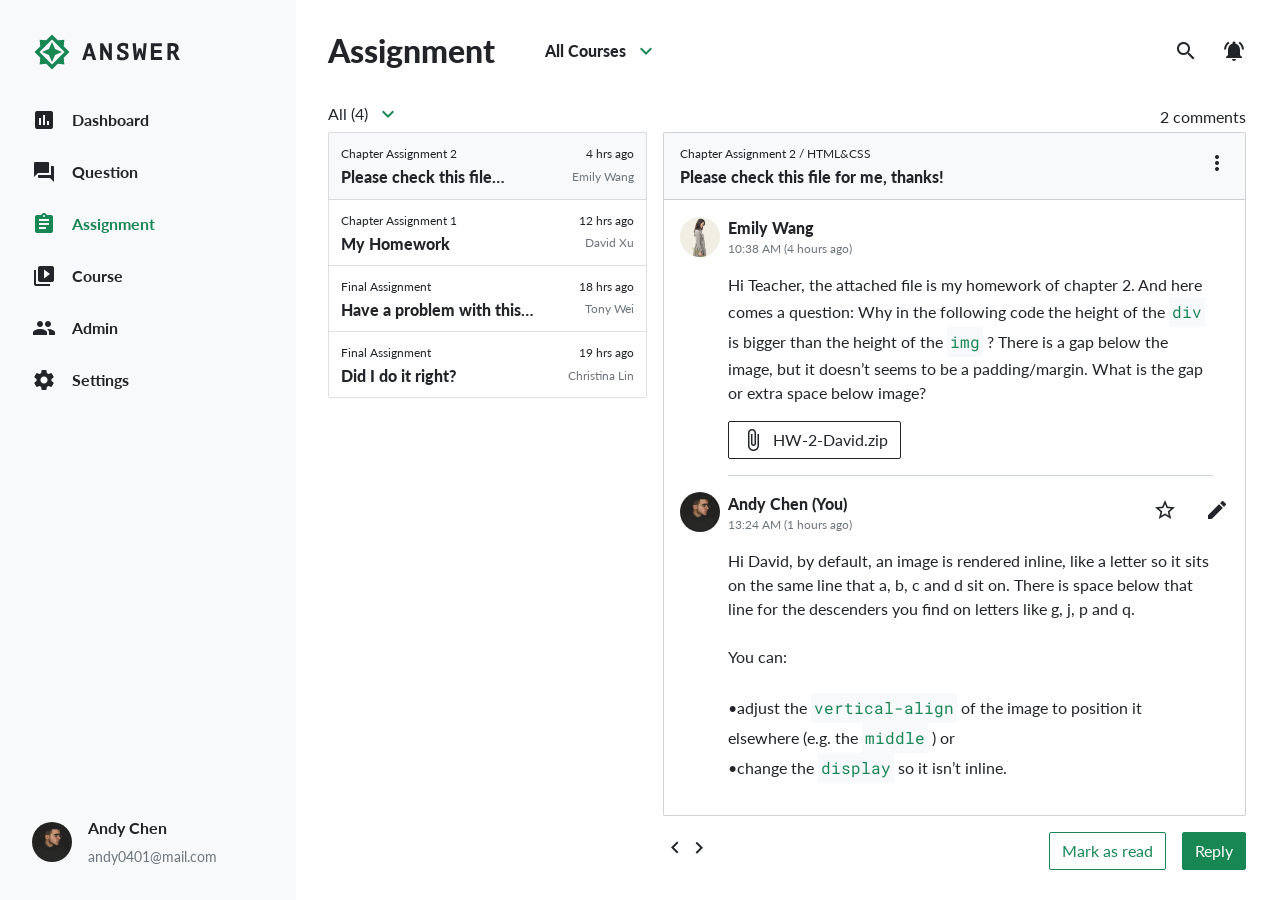
==== index.html @ 5450ebc6 "Update 2022-08-11T17:55:27.234Z" ====
<!DOCTYPE html>
<html lang="en">

<head>
  <meta charset="UTF-8">
  <meta name="viewport" content="width=device-width, initial-scale=1.0">
  <meta http-equiv="X-UA-Compatible" content="ie=edge">
  <title>
    後台頁面
  </title>
  <link href="https://fonts.googleapis.com/icon?family=Material+Icons" rel="stylesheet">
  <link rel="stylesheet" href="./assets/style/all.css">
</head>

<body>
  <div class="container d-flex p-0">
    <aside class="bg-light d-flex flex-column justify-content-between pt-5 me-5">
      <div>
        <h1><a href="#" class="ms-5 mb-5">ANSWER</a></h1>
        <ul class="nav flex-column">
          <li class="nav-item py-1">
            <a href="#" class="d-flex text-dark">
              <span class="material-icons">
                assessment
              </span>Dashboard</a>
          </li>
          <li class="nav-item  py-1">
            <a href="#" class="d-flex text-dark">
              <span class="material-icons">
                question_answer
              </span>Question</a>
          </li>
          <li class="nav-item  py-1">
            <a href="#" class="d-flex text-dark active">
              <span class="material-icons">
                assignment
              </span>Assignment</a>
          </li>
          <li class="nav-item  py-1">
            <a href="#" class="d-flex text-dark">
              <span class="material-icons">
                video_library
              </span>Course</a>
          </li>
          <li class="nav-item  py-1">
            <a href="#" class="d-flex text-dark">
              <span class="material-icons">
                people
              </span>Admin</a>
          </li>
          <li class="nav-item  py-1">
            <a href="#" class="d-flex text-dark">
              <span class="material-icons">
                settings
              </span>Settings</a>
          </li>
        </ul>
      </div>

      <div class="user d-flex align-items-center mb-5 ms-5">
        <div class="avatar rounded-circle me-3"></div>
        <ul class="user-info m-0 p-0 list-unstyled">
          <li class="user-name m-0 p-0 mb-1">Andy Chen</li>
          <li class="user-mail"><a href="mailto:andy0401@mail.com">andy0401@mail.com</a></li>
        </ul>
      </div>
    </aside>
    <div class="main">
      <section class="top d-flex align-items-center justify-content-between mt-5">
    <div class="d-flex align-items-center">
        <h2>Assignment</h2>
        <div href="#" type="button" class="top-btn d-flex align-items-center">All Courses
            <span class="material-icons ms-2">
                expand_more
            </span>
        </div>
    </div>
    <ul class="tools d-flex list-unstyled m-0">
        <li><a href="#"><span class="material-icons">
                    search
                </span></a></li>
        <li class="ms-4"><a href="#"><span class="material-icons">
                    notifications_active
                </span></a></li>
    </ul>
</section>
<section class="content d-flex flex-column mt-5">
    <div class="d-flex align-items-center justify-content-between">
        <div href="#" type="button" class="collection-btn d-flex align-items-center">All (4)
            <span class="material-icons ps-2">
                expand_more
            </span>
        </div>
        <span>2 comments</span>
    </div>
    <div class="d-flex justify-content-between">
        <div class="collection me-3">
            <ul class="list-group collection-list">
                <li href="#" class="list-group-item list-group-item-action work">
                    <div class="collection-info d-flex align-items-center justify-content-between mb-1">
                        <p class="m-0">Chapter Assignment 2</p>
                        <p class="m-0">4 hrs ago</p>
                    </div>
                    <div class="collection-title  d-flex align-items-center justify-content-between">
                        <h3 class="m-0">Please check this file…</h3>
                        <span>Emily Wang</span>
                    </div>
                </li>
                <li href="#" class="list-group-item list-group-item-action">
                    <div class="collection-info d-flex align-items-center justify-content-between mb-1">
                        <p class="m-0">Chapter Assignment 1</p>
                        <p class="m-0">12 hrs ago</p>
                    </div>
                    <div class="collection-title  d-flex align-items-center justify-content-between">
                        <h3 class="m-0">My Homework</h3>
                        <span>David Xu</span>
                    </div>
                </li>
                <li href="#" class="list-group-item list-group-item-action">
                    <div class="collection-info d-flex align-items-center justify-content-between mb-1">
                        <p class="m-0">Final Assignment</p>
                        <p class="m-0">18 hrs ago</p>
                    </div>
                    <div class="collection-title  d-flex align-items-center justify-content-between">
                        <h3 class="m-0">Have a problem with this…</h3>
                        <span>Tony Wei</span>
                    </div>
                </li>
                <li href="#" class="list-group-item list-group-item-action">
                    <div class="collection-info d-flex align-items-center justify-content-between mb-1">
                        <p class="m-0">Final Assignment</p>
                        <p class="m-0">19 hrs ago</p>
                    </div>
                    <div class="collection-title  d-flex align-items-center justify-content-between">
                        <h3 class="m-0">Did I do it right?</h3>
                        <span>Christina Lin</span>
                    </div>
                </li>
            </ul>
        </div>
        <div class="article">
            <div class="card">
                <div class="card-header file d-flex align-items-center justify-content-between work">
                    <div>
                        <p>Chapter Assignment 2 / HTML&CSS</p>
                        <h3 class="m-0 mt-1">Please check this file for me, thanks!</h3>
                    </div>
                    <a href="#"><span class="material-icons">
                            more_vert
                        </span></a>
                </div>
                <div class="card-body pb-0">
                    <div class="card-user d-flex align-items-center">
                        <div class="card-avatar rounded-circle"></div>
                        <ul class="card-info list-unstyled m-0 ms-2">
                            <li class="card-name">Emily Wang</li>
                            <li class="card-times">10:38 AM (4 hours ago)</li>
                        </ul>
                    </div>
                    <p class="card-content ms-6 me-3 pb-3">Hi Teacher, the attached file is my homework of chapter 2.
                        And
                        here
                        comes a
                        question: Why in the
                        following code the height of the <span class="mark">div</span> is bigger than the height of the
                        <span class="mark">img</span> ? There is a gap below
                        the
                        image, but it doesn’t seems to be a padding/margin. What is the gap or extra space below image?

                        <button type="button" class="btn btn-outline-dark d-flex align-items-center mt-3">
                            <span class="material-icons me-2">
                                attach_file
                            </span>HW-2-David.zip</button>
                    </p>
                </div>
                <div class="card-admin card-body">
                    <div class="admin-user d-flex align-items-center justify-content-between">
                        <div class="d-flex">
                            <div class="admin-avatar rounded-circle"></div>
                            <ul class="admin-info list-unstyled m-0 ms-2">
                                <li class="admin-name">Andy Chen (You)</li>
                                <li class="admin-times">13:24 AM (1 hours ago)</li>
                            </ul>
                        </div>
                        <div><a href="#"><span class="admin-star material-icons">
                                    star_outline
                                </span></a>
                            <a href="#"><span class="admin-edit material-icons ms-4">
                                    edit
                                </span></a>
                        </div>
                    </div>
                    <p class="admin-content ms-6 me-3">
                        Hi David, by default, an image is rendered inline, like a letter so it sits on the same line
                        that a, b, c and d sit on. There is space below that line for the descenders you find on letters
                        like g, j, p and q.
                        <br><br>You can:<br><br>
                        •adjust the <span class="mark">vertical-align</span> of the image to position it
                        elsewhere
                        (e.g. the <span class="mark">middle</span> ) or<br>
                        •change the <span class="mark">display</span> so it isn’t inline.
                    </p>
                </div>
                <div class="edit d-none">
                    <div class="edit-card card-header file work">
                        <ul class="d-flex align-items-center list-unstyled">
                            <li class="me-4"><a href="" class="d-flex align-items-center">Body Text<span
                                        class="material-icons">
                                        arrow_drop_down
                                    </span></a></li>
                            <li class="me-4"><a href=""><span class="material-icons">
                                        format_bold
                                    </span></a></li>
                            <li class="me-4"><a href=""><span class="material-icons">
                                        format_italic
                                    </span></a></li>
                            <li class="me-4"><a href=""><span class="material-icons">
                                        format_list_bulleted
                                    </span></a></li>
                            <li class="me-4"><a href=""><span class="material-icons">
                                        format_list_numbered
                                    </span></a></li>
                            <li class="me-4"><a href=""><span class="material-icons">
                                        image
                                    </span></a></li>
                            <li class="me-4"><a href=""><span class="material-icons">
                                        link
                                    </span></a></li>
                            <li class="me-4"><a href=""><span class="material-icons">
                                        code
                                    </span></a></li>
                        </ul>
                    </div>
                    <div class="edit-body">
                        <textarea class="edit-content px-4 py-4" placeholder="Reply an answer…"></textarea>
                    </div>
                    <ul class="edit-buttons d-flex justify-content-end list-unstyled me-4 mb-3">
                        <li><button type="button" class="btn btn-outline-success edit-cancel">Cancel</button></li>
                        <li><button type="button" class="btn btn-success ms-3" data-bs-toggle="modal"
                                data-bs-target="#staticBackdrop">Reply</button></li>
                    </ul>
                </div>
            </div>
            <div class="article-footer d-flex justify-content-between align-items-center mt-3">
                <ul class="pages d-flex list-unstyled">
                    <li><a href="#"><span class="material-icons">
                                keyboard_arrow_left
                            </span></a>
                    </li>
                    <li><a href="#"><span class="material-icons">
                                keyboard_arrow_right
                            </span></a>
                    </li>
                </ul>
                <ul class="admin-btn buttons d-flex list-unstyled">
                    <li><button type="button" class="btn btn-outline-success">Mark as read</button></li>
                    <li><button type="button" class="btn btn-success admin-reply ms-3">Reply</button></li>
                </ul>
            </div>
        </div>
    </div>
</section>
    </div>
  </div>

  <!-- <script src="https://cdn.jsdelivr.net/npm/bootstrap@5.0.2/dist/js/bootstrap.bundle.min.js"
    integrity="sha384-MrcW6ZMFYlzcLA8Nl+NtUVF0sA7MsXsP1UyJoMp4YLEuNSfAP+JcXn/tWtIaxVXM"
    crossorigin="anonymous"></script> -->
  <script src="./assets/js/vendors.js"></script>
  <script src="./assets/js/all.js"></script>
</body>

</html>
---- assets/style/all.css ----
@import url("https://fonts.googleapis.com/css2?family=Lato:wght@400;700&family=Roboto+Mono&display=swap");
/*!
   * Bootstrap  v5.2.0 (https://getbootstrap.com/)
   * Copyright 2011-2022 The Bootstrap Authors
   * Copyright 2011-2022 Twitter, Inc.
   * Licensed under MIT (https://github.com/twbs/bootstrap/blob/main/LICENSE)
   */
:root {
  --bs-blue: #0d6efd;
  --bs-indigo: #6610f2;
  --bs-purple: #6f42c1;
  --bs-pink: #d63384;
  --bs-red: #dc3545;
  --bs-orange: #fd7e14;
  --bs-yellow: #ffc107;
  --bs-green: #198754;
  --bs-teal: #20c997;
  --bs-cyan: #0dcaf0;
  --bs-black: #000;
  --bs-white: #fff;
  --bs-gray: #6c757d;
  --bs-gray-dark: #343a40;
  --bs-gray-100: #f8f9fa;
  --bs-gray-200: #e9ecef;
  --bs-gray-300: #dee2e6;
  --bs-gray-400: #ced4da;
  --bs-gray-500: #adb5bd;
  --bs-gray-600: #6c757d;
  --bs-gray-700: #495057;
  --bs-gray-800: #343a40;
  --bs-gray-900: #212529;
  --bs-primary: #0d6efd;
  --bs-secondary: #6c757d;
  --bs-success: #198754;
  --bs-info: #0dcaf0;
  --bs-warning: #ffc107;
  --bs-danger: #dc3545;
  --bs-light: #f8f9fa;
  --bs-dark: #212529;
  --bs-primary-rgb: 13, 110, 253;
  --bs-secondary-rgb: 108, 117, 125;
  --bs-success-rgb: 25, 135, 84;
  --bs-info-rgb: 13, 202, 240;
  --bs-warning-rgb: 255, 193, 7;
  --bs-danger-rgb: 220, 53, 69;
  --bs-light-rgb: 248, 249, 250;
  --bs-dark-rgb: 33, 37, 41;
  --bs-white-rgb: 255, 255, 255;
  --bs-black-rgb: 0, 0, 0;
  --bs-body-color-rgb: 33, 37, 41;
  --bs-body-bg-rgb: 255, 255, 255;
  --bs-font-sans-serif: system-ui, -apple-system, "Segoe UI", Roboto, "Helvetica Neue", "Noto Sans", "Liberation Sans", Arial, sans-serif, "Apple Color Emoji", "Segoe UI Emoji", "Segoe UI Symbol", "Noto Color Emoji";
  --bs-font-monospace: SFMono-Regular, Menlo, Monaco, Consolas, "Liberation Mono", "Courier New", monospace;
  --bs-gradient: linear-gradient(180deg, rgba(255, 255, 255, 0.15), rgba(255, 255, 255, 0));
  --bs-body-font-family: var(--bs-font-sans-serif);
  --bs-body-font-size: 1rem;
  --bs-body-font-weight: 400;
  --bs-body-line-height: 1.5;
  --bs-body-color: #212529;
  --bs-body-bg: #fff;
  --bs-border-width: 1px;
  --bs-border-style: solid;
  --bs-border-color: #dee2e6;
  --bs-border-color-translucent: rgba(0, 0, 0, 0.175);
  --bs-border-radius: 0.125rem;
  --bs-border-radius-sm: 0.25rem;
  --bs-border-radius-lg: 0.5rem;
  --bs-border-radius-xl: 1rem;
  --bs-border-radius-2xl: 2rem;
  --bs-border-radius-pill: 50rem;
  --bs-link-color: #0d6efd;
  --bs-link-hover-color: #0a58ca;
  --bs-code-color: #d63384;
  --bs-highlight-bg: #fff3cd; }

*,
*::before,
*::after {
  -webkit-box-sizing: border-box;
          box-sizing: border-box; }

@media (prefers-reduced-motion: no-preference) {
  :root {
    scroll-behavior: smooth; } }

body {
  margin: 0;
  font-family: var(--bs-body-font-family);
  font-size: var(--bs-body-font-size);
  font-weight: var(--bs-body-font-weight);
  line-height: var(--bs-body-line-height);
  color: var(--bs-body-color);
  text-align: var(--bs-body-text-align);
  background-color: var(--bs-body-bg);
  -webkit-text-size-adjust: 100%;
  -webkit-tap-highlight-color: rgba(0, 0, 0, 0); }

hr {
  margin: 1rem 0;
  color: inherit;
  border: 0;
  border-top: 1px solid;
  opacity: 0.25; }

h1, .h1, h2, .h2, h3, .h3, h4, .h4, h5, .h5, h6, .h6 {
  margin-top: 0;
  margin-bottom: 0.5rem;
  font-weight: 500;
  line-height: 1.2; }

h1, .h1 {
  font-size: calc(1.375rem + 1.5vw); }
  @media (min-width: 1200px) {
    h1, .h1 {
      font-size: 2.5rem; } }

h2, .h2 {
  font-size: calc(1.325rem + 0.9vw); }
  @media (min-width: 1200px) {
    h2, .h2 {
      font-size: 2rem; } }

h3, .h3 {
  font-size: calc(1.3rem + 0.6vw); }
  @media (min-width: 1200px) {
    h3, .h3 {
      font-size: 1.75rem; } }

h4, .h4 {
  font-size: calc(1.275rem + 0.3vw); }
  @media (min-width: 1200px) {
    h4, .h4 {
      font-size: 1.5rem; } }

h5, .h5 {
  font-size: 1.25rem; }

h6, .h6 {
  font-size: 1rem; }

p {
  margin-top: 0;
  margin-bottom: 1rem; }

abbr[title] {
  -webkit-text-decoration: underline dotted;
          text-decoration: underline dotted;
  cursor: help;
  -webkit-text-decoration-skip-ink: none;
          text-decoration-skip-ink: none; }

address {
  margin-bottom: 1rem;
  font-style: normal;
  line-height: inherit; }

ol,
ul {
  padding-left: 2rem; }

ol,
ul,
dl {
  margin-top: 0;
  margin-bottom: 1rem; }

ol ol,
ul ul,
ol ul,
ul ol {
  margin-bottom: 0; }

dt {
  font-weight: 700; }

dd {
  margin-bottom: .5rem;
  margin-left: 0; }

blockquote {
  margin: 0 0 1rem; }

b,
strong {
  font-weight: bolder; }

small, .small {
  font-size: 0.875em; }

mark, .mark {
  padding: 0.1875em;
  background-color: var(--bs-highlight-bg); }

sub,
sup {
  position: relative;
  font-size: 0.75em;
  line-height: 0;
  vertical-align: baseline; }

sub {
  bottom: -.25em; }

sup {
  top: -.5em; }

a {
  color: var(--bs-link-color);
  text-decoration: underline; }
  a:hover {
    color: var(--bs-link-hover-color); }

a:not([href]):not([class]), a:not([href]):not([class]):hover {
  color: inherit;
  text-decoration: none; }

pre,
code,
kbd,
samp {
  font-family: var(--bs-font-monospace);
  font-size: 1em; }

pre {
  display: block;
  margin-top: 0;
  margin-bottom: 1rem;
  overflow: auto;
  font-size: 0.875em; }
  pre code {
    font-size: inherit;
    color: inherit;
    word-break: normal; }

code {
  font-size: 0.875em;
  color: var(--bs-code-color);
  word-wrap: break-word; }
  a > code {
    color: inherit; }

kbd {
  padding: 0.1875rem 0.375rem;
  font-size: 0.875em;
  color: var(--bs-body-bg);
  background-color: var(--bs-body-color);
  border-radius: 0.25rem; }
  kbd kbd {
    padding: 0;
    font-size: 1em; }

figure {
  margin: 0 0 1rem; }

img,
svg {
  vertical-align: middle; }

table {
  caption-side: bottom;
  border-collapse: collapse; }

caption {
  padding-top: 0.5rem;
  padding-bottom: 0.5rem;
  color: #6c757d;
  text-align: left; }

th {
  text-align: inherit;
  text-align: -webkit-match-parent; }

thead,
tbody,
tfoot,
tr,
td,
th {
  border-color: inherit;
  border-style: solid;
  border-width: 0; }

label {
  display: inline-block; }

button {
  border-radius: 0; }

button:focus:not(:focus-visible) {
  outline: 0; }

input,
button,
select,
optgroup,
textarea {
  margin: 0;
  font-family: inherit;
  font-size: inherit;
  line-height: inherit; }

button,
select {
  text-transform: none; }

[role="button"] {
  cursor: pointer; }

select {
  word-wrap: normal; }
  select:disabled {
    opacity: 1; }

[list]:not([type="date"]):not([type="datetime-local"]):not([type="month"]):not([type="week"]):not([type="time"])::-webkit-calendar-picker-indicator {
  display: none !important; }

button,
[type="button"],
[type="reset"],
[type="submit"] {
  -webkit-appearance: button; }
  button:not(:disabled),
  [type="button"]:not(:disabled),
  [type="reset"]:not(:disabled),
  [type="submit"]:not(:disabled) {
    cursor: pointer; }

::-moz-focus-inner {
  padding: 0;
  border-style: none; }

textarea {
  resize: vertical; }

fieldset {
  min-width: 0;
  padding: 0;
  margin: 0;
  border: 0; }

legend {
  float: left;
  width: 100%;
  padding: 0;
  margin-bottom: 0.5rem;
  font-size: calc(1.275rem + 0.3vw);
  line-height: inherit; }
  @media (min-width: 1200px) {
    legend {
      font-size: 1.5rem; } }
  legend + * {
    clear: left; }

::-webkit-datetime-edit-fields-wrapper,
::-webkit-datetime-edit-text,
::-webkit-datetime-edit-minute,
::-webkit-datetime-edit-hour-field,
::-webkit-datetime-edit-day-field,
::-webkit-datetime-edit-month-field,
::-webkit-datetime-edit-year-field {
  padding: 0; }

::-webkit-inner-spin-button {
  height: auto; }

[type="search"] {
  outline-offset: -2px;
  -webkit-appearance: textfield; }

/* rtl:raw:
[type="tel"],
[type="url"],
[type="email"],
[type="number"] {
  direction: ltr;
}
*/
::-webkit-search-decoration {
  -webkit-appearance: none; }

::-webkit-color-swatch-wrapper {
  padding: 0; }

::file-selector-button {
  font: inherit;
  -webkit-appearance: button; }

output {
  display: inline-block; }

iframe {
  border: 0; }

summary {
  display: list-item;
  cursor: pointer; }

progress {
  vertical-align: baseline; }

[hidden] {
  display: none !important; }

.lead {
  font-size: 1.25rem;
  font-weight: 300; }

.display-1 {
  font-size: calc(1.625rem + 4.5vw);
  font-weight: 300;
  line-height: 1.2; }
  @media (min-width: 1200px) {
    .display-1 {
      font-size: 5rem; } }

.display-2 {
  font-size: calc(1.575rem + 3.9vw);
  font-weight: 300;
  line-height: 1.2; }
  @media (min-width: 1200px) {
    .display-2 {
      font-size: 4.5rem; } }

.display-3 {
  font-size: calc(1.525rem + 3.3vw);
  font-weight: 300;
  line-height: 1.2; }
  @media (min-width: 1200px) {
    .display-3 {
      font-size: 4rem; } }

.display-4 {
  font-size: calc(1.475rem + 2.7vw);
  font-weight: 300;
  line-height: 1.2; }
  @media (min-width: 1200px) {
    .display-4 {
      font-size: 3.5rem; } }

.display-5 {
  font-size: calc(1.425rem + 2.1vw);
  font-weight: 300;
  line-height: 1.2; }
  @media (min-width: 1200px) {
    .display-5 {
      font-size: 3rem; } }

.display-6 {
  font-size: calc(1.375rem + 1.5vw);
  font-weight: 300;
  line-height: 1.2; }
  @media (min-width: 1200px) {
    .display-6 {
      font-size: 2.5rem; } }

.list-unstyled {
  padding-left: 0;
  list-style: none; }

.list-inline {
  padding-left: 0;
  list-style: none; }

.list-inline-item {
  display: inline-block; }
  .list-inline-item:not(:last-child) {
    margin-right: 0.5rem; }

.initialism {
  font-size: 0.875em;
  text-transform: uppercase; }

.blockquote {
  margin-bottom: 1rem;
  font-size: 1.25rem; }
  .blockquote > :last-child {
    margin-bottom: 0; }

.blockquote-footer {
  margin-top: -1rem;
  margin-bottom: 1rem;
  font-size: 0.875em;
  color: #6c757d; }
  .blockquote-footer::before {
    content: "\2014\00A0"; }

.img-fluid {
  max-width: 100%;
  height: auto; }

.img-thumbnail {
  padding: 0.25rem;
  background-color: #fff;
  border: 1px solid var(--bs-border-color);
  border-radius: 0.125rem;
  max-width: 100%;
  height: auto; }

.figure {
  display: inline-block; }

.figure-img {
  margin-bottom: 0.5rem;
  line-height: 1; }

.figure-caption {
  font-size: 0.875em;
  color: #6c757d; }

.container,
.container-fluid,
.container-sm,
.container-md,
.container-lg,
.container-xl,
.container-xxl {
  --bs-gutter-x: 1.5rem;
  --bs-gutter-y: 0;
  width: 100%;
  padding-right: calc(var(--bs-gutter-x) * .5);
  padding-left: calc(var(--bs-gutter-x) * .5);
  margin-right: auto;
  margin-left: auto; }

@media (min-width: 576px) {
  .container, .container-sm {
    max-width: 540px; } }

@media (min-width: 768px) {
  .container, .container-sm, .container-md {
    max-width: 720px; } }

@media (min-width: 992px) {
  .container, .container-sm, .container-md, .container-lg {
    max-width: 960px; } }

@media (min-width: 1200px) {
  .container, .container-sm, .container-md, .container-lg, .container-xl {
    max-width: 1140px; } }

@media (min-width: 1400px) {
  .container, .container-sm, .container-md, .container-lg, .container-xl, .container-xxl {
    max-width: 1320px; } }

.row {
  --bs-gutter-x: 1.5rem;
  --bs-gutter-y: 0;
  display: -webkit-box;
  display: -ms-flexbox;
  display: flex;
  -ms-flex-wrap: wrap;
      flex-wrap: wrap;
  margin-top: calc(-1 * var(--bs-gutter-y));
  margin-right: calc(-.5 * var(--bs-gutter-x));
  margin-left: calc(-.5 * var(--bs-gutter-x)); }
  .row > * {
    -ms-flex-negative: 0;
        flex-shrink: 0;
    width: 100%;
    max-width: 100%;
    padding-right: calc(var(--bs-gutter-x) * .5);
    padding-left: calc(var(--bs-gutter-x) * .5);
    margin-top: var(--bs-gutter-y); }

.col {
  -webkit-box-flex: 1;
      -ms-flex: 1 0 0%;
          flex: 1 0 0%; }

.row-cols-auto > * {
  -webkit-box-flex: 0;
      -ms-flex: 0 0 auto;
          flex: 0 0 auto;
  width: auto; }

.row-cols-1 > * {
  -webkit-box-flex: 0;
      -ms-flex: 0 0 auto;
          flex: 0 0 auto;
  width: 100%; }

.row-cols-2 > * {
  -webkit-box-flex: 0;
      -ms-flex: 0 0 auto;
          flex: 0 0 auto;
  width: 50%; }

.row-cols-3 > * {
  -webkit-box-flex: 0;
      -ms-flex: 0 0 auto;
          flex: 0 0 auto;
  width: 33.33333%; }

.row-cols-4 > * {
  -webkit-box-flex: 0;
      -ms-flex: 0 0 auto;
          flex: 0 0 auto;
  width: 25%; }

.row-cols-5 > * {
  -webkit-box-flex: 0;
      -ms-flex: 0 0 auto;
          flex: 0 0 auto;
  width: 20%; }

.row-cols-6 > * {
  -webkit-box-flex: 0;
      -ms-flex: 0 0 auto;
          flex: 0 0 auto;
  width: 16.66667%; }

.col-auto {
  -webkit-box-flex: 0;
      -ms-flex: 0 0 auto;
          flex: 0 0 auto;
  width: auto; }

.col-1 {
  -webkit-box-flex: 0;
      -ms-flex: 0 0 auto;
          flex: 0 0 auto;
  width: 8.33333%; }

.col-2 {
  -webkit-box-flex: 0;
      -ms-flex: 0 0 auto;
          flex: 0 0 auto;
  width: 16.66667%; }

.col-3 {
  -webkit-box-flex: 0;
      -ms-flex: 0 0 auto;
          flex: 0 0 auto;
  width: 25%; }

.col-4 {
  -webkit-box-flex: 0;
      -ms-flex: 0 0 auto;
          flex: 0 0 auto;
  width: 33.33333%; }

.col-5 {
  -webkit-box-flex: 0;
      -ms-flex: 0 0 auto;
          flex: 0 0 auto;
  width: 41.66667%; }

.col-6 {
  -webkit-box-flex: 0;
      -ms-flex: 0 0 auto;
          flex: 0 0 auto;
  width: 50%; }

.col-7 {
  -webkit-box-flex: 0;
      -ms-flex: 0 0 auto;
          flex: 0 0 auto;
  width: 58.33333%; }

.col-8 {
  -webkit-box-flex: 0;
      -ms-flex: 0 0 auto;
          flex: 0 0 auto;
  width: 66.66667%; }

.col-9 {
  -webkit-box-flex: 0;
      -ms-flex: 0 0 auto;
          flex: 0 0 auto;
  width: 75%; }

.col-10 {
  -webkit-box-flex: 0;
      -ms-flex: 0 0 auto;
          flex: 0 0 auto;
  width: 83.33333%; }

.col-11 {
  -webkit-box-flex: 0;
      -ms-flex: 0 0 auto;
          flex: 0 0 auto;
  width: 91.66667%; }

.col-12 {
  -webkit-box-flex: 0;
      -ms-flex: 0 0 auto;
          flex: 0 0 auto;
  width: 100%; }

.offset-1 {
  margin-left: 8.33333%; }

.offset-2 {
  margin-left: 16.66667%; }

.offset-3 {
  margin-left: 25%; }

.offset-4 {
  margin-left: 33.33333%; }

.offset-5 {
  margin-left: 41.66667%; }

.offset-6 {
  margin-left: 50%; }

.offset-7 {
  margin-left: 58.33333%; }

.offset-8 {
  margin-left: 66.66667%; }

.offset-9 {
  margin-left: 75%; }

.offset-10 {
  margin-left: 83.33333%; }

.offset-11 {
  margin-left: 91.66667%; }

.g-0,
.gx-0 {
  --bs-gutter-x: 0; }

.g-0,
.gy-0 {
  --bs-gutter-y: 0; }

.g-1,
.gx-1 {
  --bs-gutter-x: 0.25rem; }

.g-1,
.gy-1 {
  --bs-gutter-y: 0.25rem; }

.g-2,
.gx-2 {
  --bs-gutter-x: 0.5rem; }

.g-2,
.gy-2 {
  --bs-gutter-y: 0.5rem; }

.g-3,
.gx-3 {
  --bs-gutter-x: 1rem; }

.g-3,
.gy-3 {
  --bs-gutter-y: 1rem; }

.g-4,
.gx-4 {
  --bs-gutter-x: 1.5rem; }

.g-4,
.gy-4 {
  --bs-gutter-y: 1.5rem; }

.g-5,
.gx-5 {
  --bs-gutter-x: 2rem; }

.g-5,
.gy-5 {
  --bs-gutter-y: 2rem; }

.g-6,
.gx-6 {
  --bs-gutter-x: 3rem; }

.g-6,
.gy-6 {
  --bs-gutter-y: 3rem; }

@media (min-width: 576px) {
  .col-sm {
    -webkit-box-flex: 1;
        -ms-flex: 1 0 0%;
            flex: 1 0 0%; }
  .row-cols-sm-auto > * {
    -webkit-box-flex: 0;
        -ms-flex: 0 0 auto;
            flex: 0 0 auto;
    width: auto; }
  .row-cols-sm-1 > * {
    -webkit-box-flex: 0;
        -ms-flex: 0 0 auto;
            flex: 0 0 auto;
    width: 100%; }
  .row-cols-sm-2 > * {
    -webkit-box-flex: 0;
        -ms-flex: 0 0 auto;
            flex: 0 0 auto;
    width: 50%; }
  .row-cols-sm-3 > * {
    -webkit-box-flex: 0;
        -ms-flex: 0 0 auto;
            flex: 0 0 auto;
    width: 33.33333%; }
  .row-cols-sm-4 > * {
    -webkit-box-flex: 0;
        -ms-flex: 0 0 auto;
            flex: 0 0 auto;
    width: 25%; }
  .row-cols-sm-5 > * {
    -webkit-box-flex: 0;
        -ms-flex: 0 0 auto;
            flex: 0 0 auto;
    width: 20%; }
  .row-cols-sm-6 > * {
    -webkit-box-flex: 0;
        -ms-flex: 0 0 auto;
            flex: 0 0 auto;
    width: 16.66667%; }
  .col-sm-auto {
    -webkit-box-flex: 0;
        -ms-flex: 0 0 auto;
            flex: 0 0 auto;
    width: auto; }
  .col-sm-1 {
    -webkit-box-flex: 0;
        -ms-flex: 0 0 auto;
            flex: 0 0 auto;
    width: 8.33333%; }
  .col-sm-2 {
    -webkit-box-flex: 0;
        -ms-flex: 0 0 auto;
            flex: 0 0 auto;
    width: 16.66667%; }
  .col-sm-3 {
    -webkit-box-flex: 0;
        -ms-flex: 0 0 auto;
            flex: 0 0 auto;
    width: 25%; }
  .col-sm-4 {
    -webkit-box-flex: 0;
        -ms-flex: 0 0 auto;
            flex: 0 0 auto;
    width: 33.33333%; }
  .col-sm-5 {
    -webkit-box-flex: 0;
        -ms-flex: 0 0 auto;
            flex: 0 0 auto;
    width: 41.66667%; }
  .col-sm-6 {
    -webkit-box-flex: 0;
        -ms-flex: 0 0 auto;
            flex: 0 0 auto;
    width: 50%; }
  .col-sm-7 {
    -webkit-box-flex: 0;
        -ms-flex: 0 0 auto;
            flex: 0 0 auto;
    width: 58.33333%; }
  .col-sm-8 {
    -webkit-box-flex: 0;
        -ms-flex: 0 0 auto;
            flex: 0 0 auto;
    width: 66.66667%; }
  .col-sm-9 {
    -webkit-box-flex: 0;
        -ms-flex: 0 0 auto;
            flex: 0 0 auto;
    width: 75%; }
  .col-sm-10 {
    -webkit-box-flex: 0;
        -ms-flex: 0 0 auto;
            flex: 0 0 auto;
    width: 83.33333%; }
  .col-sm-11 {
    -webkit-box-flex: 0;
        -ms-flex: 0 0 auto;
            flex: 0 0 auto;
    width: 91.66667%; }
  .col-sm-12 {
    -webkit-box-flex: 0;
        -ms-flex: 0 0 auto;
            flex: 0 0 auto;
    width: 100%; }
  .offset-sm-0 {
    margin-left: 0; }
  .offset-sm-1 {
    margin-left: 8.33333%; }
  .offset-sm-2 {
    margin-left: 16.66667%; }
  .offset-sm-3 {
    margin-left: 25%; }
  .offset-sm-4 {
    margin-left: 33.33333%; }
  .offset-sm-5 {
    margin-left: 41.66667%; }
  .offset-sm-6 {
    margin-left: 50%; }
  .offset-sm-7 {
    margin-left: 58.33333%; }
  .offset-sm-8 {
    margin-left: 66.66667%; }
  .offset-sm-9 {
    margin-left: 75%; }
  .offset-sm-10 {
    margin-left: 83.33333%; }
  .offset-sm-11 {
    margin-left: 91.66667%; }
  .g-sm-0,
  .gx-sm-0 {
    --bs-gutter-x: 0; }
  .g-sm-0,
  .gy-sm-0 {
    --bs-gutter-y: 0; }
  .g-sm-1,
  .gx-sm-1 {
    --bs-gutter-x: 0.25rem; }
  .g-sm-1,
  .gy-sm-1 {
    --bs-gutter-y: 0.25rem; }
  .g-sm-2,
  .gx-sm-2 {
    --bs-gutter-x: 0.5rem; }
  .g-sm-2,
  .gy-sm-2 {
    --bs-gutter-y: 0.5rem; }
  .g-sm-3,
  .gx-sm-3 {
    --bs-gutter-x: 1rem; }
  .g-sm-3,
  .gy-sm-3 {
    --bs-gutter-y: 1rem; }
  .g-sm-4,
  .gx-sm-4 {
    --bs-gutter-x: 1.5rem; }
  .g-sm-4,
  .gy-sm-4 {
    --bs-gutter-y: 1.5rem; }
  .g-sm-5,
  .gx-sm-5 {
    --bs-gutter-x: 2rem; }
  .g-sm-5,
  .gy-sm-5 {
    --bs-gutter-y: 2rem; }
  .g-sm-6,
  .gx-sm-6 {
    --bs-gutter-x: 3rem; }
  .g-sm-6,
  .gy-sm-6 {
    --bs-gutter-y: 3rem; } }

@media (min-width: 768px) {
  .col-md {
    -webkit-box-flex: 1;
        -ms-flex: 1 0 0%;
            flex: 1 0 0%; }
  .row-cols-md-auto > * {
    -webkit-box-flex: 0;
        -ms-flex: 0 0 auto;
            flex: 0 0 auto;
    width: auto; }
  .row-cols-md-1 > * {
    -webkit-box-flex: 0;
        -ms-flex: 0 0 auto;
            flex: 0 0 auto;
    width: 100%; }
  .row-cols-md-2 > * {
    -webkit-box-flex: 0;
        -ms-flex: 0 0 auto;
            flex: 0 0 auto;
    width: 50%; }
  .row-cols-md-3 > * {
    -webkit-box-flex: 0;
        -ms-flex: 0 0 auto;
            flex: 0 0 auto;
    width: 33.33333%; }
  .row-cols-md-4 > * {
    -webkit-box-flex: 0;
        -ms-flex: 0 0 auto;
            flex: 0 0 auto;
    width: 25%; }
  .row-cols-md-5 > * {
    -webkit-box-flex: 0;
        -ms-flex: 0 0 auto;
            flex: 0 0 auto;
    width: 20%; }
  .row-cols-md-6 > * {
    -webkit-box-flex: 0;
        -ms-flex: 0 0 auto;
            flex: 0 0 auto;
    width: 16.66667%; }
  .col-md-auto {
    -webkit-box-flex: 0;
        -ms-flex: 0 0 auto;
            flex: 0 0 auto;
    width: auto; }
  .col-md-1 {
    -webkit-box-flex: 0;
        -ms-flex: 0 0 auto;
            flex: 0 0 auto;
    width: 8.33333%; }
  .col-md-2 {
    -webkit-box-flex: 0;
        -ms-flex: 0 0 auto;
            flex: 0 0 auto;
    width: 16.66667%; }
  .col-md-3 {
    -webkit-box-flex: 0;
        -ms-flex: 0 0 auto;
            flex: 0 0 auto;
    width: 25%; }
  .col-md-4 {
    -webkit-box-flex: 0;
        -ms-flex: 0 0 auto;
            flex: 0 0 auto;
    width: 33.33333%; }
  .col-md-5 {
    -webkit-box-flex: 0;
        -ms-flex: 0 0 auto;
            flex: 0 0 auto;
    width: 41.66667%; }
  .col-md-6 {
    -webkit-box-flex: 0;
        -ms-flex: 0 0 auto;
            flex: 0 0 auto;
    width: 50%; }
  .col-md-7 {
    -webkit-box-flex: 0;
        -ms-flex: 0 0 auto;
            flex: 0 0 auto;
    width: 58.33333%; }
  .col-md-8 {
    -webkit-box-flex: 0;
        -ms-flex: 0 0 auto;
            flex: 0 0 auto;
    width: 66.66667%; }
  .col-md-9 {
    -webkit-box-flex: 0;
        -ms-flex: 0 0 auto;
            flex: 0 0 auto;
    width: 75%; }
  .col-md-10 {
    -webkit-box-flex: 0;
        -ms-flex: 0 0 auto;
            flex: 0 0 auto;
    width: 83.33333%; }
  .col-md-11 {
    -webkit-box-flex: 0;
        -ms-flex: 0 0 auto;
            flex: 0 0 auto;
    width: 91.66667%; }
  .col-md-12 {
    -webkit-box-flex: 0;
        -ms-flex: 0 0 auto;
            flex: 0 0 auto;
    width: 100%; }
  .offset-md-0 {
    margin-left: 0; }
  .offset-md-1 {
    margin-left: 8.33333%; }
  .offset-md-2 {
    margin-left: 16.66667%; }
  .offset-md-3 {
    margin-left: 25%; }
  .offset-md-4 {
    margin-left: 33.33333%; }
  .offset-md-5 {
    margin-left: 41.66667%; }
  .offset-md-6 {
    margin-left: 50%; }
  .offset-md-7 {
    margin-left: 58.33333%; }
  .offset-md-8 {
    margin-left: 66.66667%; }
  .offset-md-9 {
    margin-left: 75%; }
  .offset-md-10 {
    margin-left: 83.33333%; }
  .offset-md-11 {
    margin-left: 91.66667%; }
  .g-md-0,
  .gx-md-0 {
    --bs-gutter-x: 0; }
  .g-md-0,
  .gy-md-0 {
    --bs-gutter-y: 0; }
  .g-md-1,
  .gx-md-1 {
    --bs-gutter-x: 0.25rem; }
  .g-md-1,
  .gy-md-1 {
    --bs-gutter-y: 0.25rem; }
  .g-md-2,
  .gx-md-2 {
    --bs-gutter-x: 0.5rem; }
  .g-md-2,
  .gy-md-2 {
    --bs-gutter-y: 0.5rem; }
  .g-md-3,
  .gx-md-3 {
    --bs-gutter-x: 1rem; }
  .g-md-3,
  .gy-md-3 {
    --bs-gutter-y: 1rem; }
  .g-md-4,
  .gx-md-4 {
    --bs-gutter-x: 1.5rem; }
  .g-md-4,
  .gy-md-4 {
    --bs-gutter-y: 1.5rem; }
  .g-md-5,
  .gx-md-5 {
    --bs-gutter-x: 2rem; }
  .g-md-5,
  .gy-md-5 {
    --bs-gutter-y: 2rem; }
  .g-md-6,
  .gx-md-6 {
    --bs-gutter-x: 3rem; }
  .g-md-6,
  .gy-md-6 {
    --bs-gutter-y: 3rem; } }

@media (min-width: 992px) {
  .col-lg {
    -webkit-box-flex: 1;
        -ms-flex: 1 0 0%;
            flex: 1 0 0%; }
  .row-cols-lg-auto > * {
    -webkit-box-flex: 0;
        -ms-flex: 0 0 auto;
            flex: 0 0 auto;
    width: auto; }
  .row-cols-lg-1 > * {
    -webkit-box-flex: 0;
        -ms-flex: 0 0 auto;
            flex: 0 0 auto;
    width: 100%; }
  .row-cols-lg-2 > * {
    -webkit-box-flex: 0;
        -ms-flex: 0 0 auto;
            flex: 0 0 auto;
    width: 50%; }
  .row-cols-lg-3 > * {
    -webkit-box-flex: 0;
        -ms-flex: 0 0 auto;
            flex: 0 0 auto;
    width: 33.33333%; }
  .row-cols-lg-4 > * {
    -webkit-box-flex: 0;
        -ms-flex: 0 0 auto;
            flex: 0 0 auto;
    width: 25%; }
  .row-cols-lg-5 > * {
    -webkit-box-flex: 0;
        -ms-flex: 0 0 auto;
            flex: 0 0 auto;
    width: 20%; }
  .row-cols-lg-6 > * {
    -webkit-box-flex: 0;
        -ms-flex: 0 0 auto;
            flex: 0 0 auto;
    width: 16.66667%; }
  .col-lg-auto {
    -webkit-box-flex: 0;
        -ms-flex: 0 0 auto;
            flex: 0 0 auto;
    width: auto; }
  .col-lg-1 {
    -webkit-box-flex: 0;
        -ms-flex: 0 0 auto;
            flex: 0 0 auto;
    width: 8.33333%; }
  .col-lg-2 {
    -webkit-box-flex: 0;
        -ms-flex: 0 0 auto;
            flex: 0 0 auto;
    width: 16.66667%; }
  .col-lg-3 {
    -webkit-box-flex: 0;
        -ms-flex: 0 0 auto;
            flex: 0 0 auto;
    width: 25%; }
  .col-lg-4 {
    -webkit-box-flex: 0;
        -ms-flex: 0 0 auto;
            flex: 0 0 auto;
    width: 33.33333%; }
  .col-lg-5 {
    -webkit-box-flex: 0;
        -ms-flex: 0 0 auto;
            flex: 0 0 auto;
    width: 41.66667%; }
  .col-lg-6 {
    -webkit-box-flex: 0;
        -ms-flex: 0 0 auto;
            flex: 0 0 auto;
    width: 50%; }
  .col-lg-7 {
    -webkit-box-flex: 0;
        -ms-flex: 0 0 auto;
            flex: 0 0 auto;
    width: 58.33333%; }
  .col-lg-8 {
    -webkit-box-flex: 0;
        -ms-flex: 0 0 auto;
            flex: 0 0 auto;
    width: 66.66667%; }
  .col-lg-9 {
    -webkit-box-flex: 0;
        -ms-flex: 0 0 auto;
            flex: 0 0 auto;
    width: 75%; }
  .col-lg-10 {
    -webkit-box-flex: 0;
        -ms-flex: 0 0 auto;
            flex: 0 0 auto;
    width: 83.33333%; }
  .col-lg-11 {
    -webkit-box-flex: 0;
        -ms-flex: 0 0 auto;
            flex: 0 0 auto;
    width: 91.66667%; }
  .col-lg-12 {
    -webkit-box-flex: 0;
        -ms-flex: 0 0 auto;
            flex: 0 0 auto;
    width: 100%; }
  .offset-lg-0 {
    margin-left: 0; }
  .offset-lg-1 {
    margin-left: 8.33333%; }
  .offset-lg-2 {
    margin-left: 16.66667%; }
  .offset-lg-3 {
    margin-left: 25%; }
  .offset-lg-4 {
    margin-left: 33.33333%; }
  .offset-lg-5 {
    margin-left: 41.66667%; }
  .offset-lg-6 {
    margin-left: 50%; }
  .offset-lg-7 {
    margin-left: 58.33333%; }
  .offset-lg-8 {
    margin-left: 66.66667%; }
  .offset-lg-9 {
    margin-left: 75%; }
  .offset-lg-10 {
    margin-left: 83.33333%; }
  .offset-lg-11 {
    margin-left: 91.66667%; }
  .g-lg-0,
  .gx-lg-0 {
    --bs-gutter-x: 0; }
  .g-lg-0,
  .gy-lg-0 {
    --bs-gutter-y: 0; }
  .g-lg-1,
  .gx-lg-1 {
    --bs-gutter-x: 0.25rem; }
  .g-lg-1,
  .gy-lg-1 {
    --bs-gutter-y: 0.25rem; }
  .g-lg-2,
  .gx-lg-2 {
    --bs-gutter-x: 0.5rem; }
  .g-lg-2,
  .gy-lg-2 {
    --bs-gutter-y: 0.5rem; }
  .g-lg-3,
  .gx-lg-3 {
    --bs-gutter-x: 1rem; }
  .g-lg-3,
  .gy-lg-3 {
    --bs-gutter-y: 1rem; }
  .g-lg-4,
  .gx-lg-4 {
    --bs-gutter-x: 1.5rem; }
  .g-lg-4,
  .gy-lg-4 {
    --bs-gutter-y: 1.5rem; }
  .g-lg-5,
  .gx-lg-5 {
    --bs-gutter-x: 2rem; }
  .g-lg-5,
  .gy-lg-5 {
    --bs-gutter-y: 2rem; }
  .g-lg-6,
  .gx-lg-6 {
    --bs-gutter-x: 3rem; }
  .g-lg-6,
  .gy-lg-6 {
    --bs-gutter-y: 3rem; } }

@media (min-width: 1200px) {
  .col-xl {
    -webkit-box-flex: 1;
        -ms-flex: 1 0 0%;
            flex: 1 0 0%; }
  .row-cols-xl-auto > * {
    -webkit-box-flex: 0;
        -ms-flex: 0 0 auto;
            flex: 0 0 auto;
    width: auto; }
  .row-cols-xl-1 > * {
    -webkit-box-flex: 0;
        -ms-flex: 0 0 auto;
            flex: 0 0 auto;
    width: 100%; }
  .row-cols-xl-2 > * {
    -webkit-box-flex: 0;
        -ms-flex: 0 0 auto;
            flex: 0 0 auto;
    width: 50%; }
  .row-cols-xl-3 > * {
    -webkit-box-flex: 0;
        -ms-flex: 0 0 auto;
            flex: 0 0 auto;
    width: 33.33333%; }
  .row-cols-xl-4 > * {
    -webkit-box-flex: 0;
        -ms-flex: 0 0 auto;
            flex: 0 0 auto;
    width: 25%; }
  .row-cols-xl-5 > * {
    -webkit-box-flex: 0;
        -ms-flex: 0 0 auto;
            flex: 0 0 auto;
    width: 20%; }
  .row-cols-xl-6 > * {
    -webkit-box-flex: 0;
        -ms-flex: 0 0 auto;
            flex: 0 0 auto;
    width: 16.66667%; }
  .col-xl-auto {
    -webkit-box-flex: 0;
        -ms-flex: 0 0 auto;
            flex: 0 0 auto;
    width: auto; }
  .col-xl-1 {
    -webkit-box-flex: 0;
        -ms-flex: 0 0 auto;
            flex: 0 0 auto;
    width: 8.33333%; }
  .col-xl-2 {
    -webkit-box-flex: 0;
        -ms-flex: 0 0 auto;
            flex: 0 0 auto;
    width: 16.66667%; }
  .col-xl-3 {
    -webkit-box-flex: 0;
        -ms-flex: 0 0 auto;
            flex: 0 0 auto;
    width: 25%; }
  .col-xl-4 {
    -webkit-box-flex: 0;
        -ms-flex: 0 0 auto;
            flex: 0 0 auto;
    width: 33.33333%; }
  .col-xl-5 {
    -webkit-box-flex: 0;
        -ms-flex: 0 0 auto;
            flex: 0 0 auto;
    width: 41.66667%; }
  .col-xl-6 {
    -webkit-box-flex: 0;
        -ms-flex: 0 0 auto;
            flex: 0 0 auto;
    width: 50%; }
  .col-xl-7 {
    -webkit-box-flex: 0;
        -ms-flex: 0 0 auto;
            flex: 0 0 auto;
    width: 58.33333%; }
  .col-xl-8 {
    -webkit-box-flex: 0;
        -ms-flex: 0 0 auto;
            flex: 0 0 auto;
    width: 66.66667%; }
  .col-xl-9 {
    -webkit-box-flex: 0;
        -ms-flex: 0 0 auto;
            flex: 0 0 auto;
    width: 75%; }
  .col-xl-10 {
    -webkit-box-flex: 0;
        -ms-flex: 0 0 auto;
            flex: 0 0 auto;
    width: 83.33333%; }
  .col-xl-11 {
    -webkit-box-flex: 0;
        -ms-flex: 0 0 auto;
            flex: 0 0 auto;
    width: 91.66667%; }
  .col-xl-12 {
    -webkit-box-flex: 0;
        -ms-flex: 0 0 auto;
            flex: 0 0 auto;
    width: 100%; }
  .offset-xl-0 {
    margin-left: 0; }
  .offset-xl-1 {
    margin-left: 8.33333%; }
  .offset-xl-2 {
    margin-left: 16.66667%; }
  .offset-xl-3 {
    margin-left: 25%; }
  .offset-xl-4 {
    margin-left: 33.33333%; }
  .offset-xl-5 {
    margin-left: 41.66667%; }
  .offset-xl-6 {
    margin-left: 50%; }
  .offset-xl-7 {
    margin-left: 58.33333%; }
  .offset-xl-8 {
    margin-left: 66.66667%; }
  .offset-xl-9 {
    margin-left: 75%; }
  .offset-xl-10 {
    margin-left: 83.33333%; }
  .offset-xl-11 {
    margin-left: 91.66667%; }
  .g-xl-0,
  .gx-xl-0 {
    --bs-gutter-x: 0; }
  .g-xl-0,
  .gy-xl-0 {
    --bs-gutter-y: 0; }
  .g-xl-1,
  .gx-xl-1 {
    --bs-gutter-x: 0.25rem; }
  .g-xl-1,
  .gy-xl-1 {
    --bs-gutter-y: 0.25rem; }
  .g-xl-2,
  .gx-xl-2 {
    --bs-gutter-x: 0.5rem; }
  .g-xl-2,
  .gy-xl-2 {
    --bs-gutter-y: 0.5rem; }
  .g-xl-3,
  .gx-xl-3 {
    --bs-gutter-x: 1rem; }
  .g-xl-3,
  .gy-xl-3 {
    --bs-gutter-y: 1rem; }
  .g-xl-4,
  .gx-xl-4 {
    --bs-gutter-x: 1.5rem; }
  .g-xl-4,
  .gy-xl-4 {
    --bs-gutter-y: 1.5rem; }
  .g-xl-5,
  .gx-xl-5 {
    --bs-gutter-x: 2rem; }
  .g-xl-5,
  .gy-xl-5 {
    --bs-gutter-y: 2rem; }
  .g-xl-6,
  .gx-xl-6 {
    --bs-gutter-x: 3rem; }
  .g-xl-6,
  .gy-xl-6 {
    --bs-gutter-y: 3rem; } }

@media (min-width: 1400px) {
  .col-xxl {
    -webkit-box-flex: 1;
        -ms-flex: 1 0 0%;
            flex: 1 0 0%; }
  .row-cols-xxl-auto > * {
    -webkit-box-flex: 0;
        -ms-flex: 0 0 auto;
            flex: 0 0 auto;
    width: auto; }
  .row-cols-xxl-1 > * {
    -webkit-box-flex: 0;
        -ms-flex: 0 0 auto;
            flex: 0 0 auto;
    width: 100%; }
  .row-cols-xxl-2 > * {
    -webkit-box-flex: 0;
        -ms-flex: 0 0 auto;
            flex: 0 0 auto;
    width: 50%; }
  .row-cols-xxl-3 > * {
    -webkit-box-flex: 0;
        -ms-flex: 0 0 auto;
            flex: 0 0 auto;
    width: 33.33333%; }
  .row-cols-xxl-4 > * {
    -webkit-box-flex: 0;
        -ms-flex: 0 0 auto;
            flex: 0 0 auto;
    width: 25%; }
  .row-cols-xxl-5 > * {
    -webkit-box-flex: 0;
        -ms-flex: 0 0 auto;
            flex: 0 0 auto;
    width: 20%; }
  .row-cols-xxl-6 > * {
    -webkit-box-flex: 0;
        -ms-flex: 0 0 auto;
            flex: 0 0 auto;
    width: 16.66667%; }
  .col-xxl-auto {
    -webkit-box-flex: 0;
        -ms-flex: 0 0 auto;
            flex: 0 0 auto;
    width: auto; }
  .col-xxl-1 {
    -webkit-box-flex: 0;
        -ms-flex: 0 0 auto;
            flex: 0 0 auto;
    width: 8.33333%; }
  .col-xxl-2 {
    -webkit-box-flex: 0;
        -ms-flex: 0 0 auto;
            flex: 0 0 auto;
    width: 16.66667%; }
  .col-xxl-3 {
    -webkit-box-flex: 0;
        -ms-flex: 0 0 auto;
            flex: 0 0 auto;
    width: 25%; }
  .col-xxl-4 {
    -webkit-box-flex: 0;
        -ms-flex: 0 0 auto;
            flex: 0 0 auto;
    width: 33.33333%; }
  .col-xxl-5 {
    -webkit-box-flex: 0;
        -ms-flex: 0 0 auto;
            flex: 0 0 auto;
    width: 41.66667%; }
  .col-xxl-6 {
    -webkit-box-flex: 0;
        -ms-flex: 0 0 auto;
            flex: 0 0 auto;
    width: 50%; }
  .col-xxl-7 {
    -webkit-box-flex: 0;
        -ms-flex: 0 0 auto;
            flex: 0 0 auto;
    width: 58.33333%; }
  .col-xxl-8 {
    -webkit-box-flex: 0;
        -ms-flex: 0 0 auto;
            flex: 0 0 auto;
    width: 66.66667%; }
  .col-xxl-9 {
    -webkit-box-flex: 0;
        -ms-flex: 0 0 auto;
            flex: 0 0 auto;
    width: 75%; }
  .col-xxl-10 {
    -webkit-box-flex: 0;
        -ms-flex: 0 0 auto;
            flex: 0 0 auto;
    width: 83.33333%; }
  .col-xxl-11 {
    -webkit-box-flex: 0;
        -ms-flex: 0 0 auto;
            flex: 0 0 auto;
    width: 91.66667%; }
  .col-xxl-12 {
    -webkit-box-flex: 0;
        -ms-flex: 0 0 auto;
            flex: 0 0 auto;
    width: 100%; }
  .offset-xxl-0 {
    margin-left: 0; }
  .offset-xxl-1 {
    margin-left: 8.33333%; }
  .offset-xxl-2 {
    margin-left: 16.66667%; }
  .offset-xxl-3 {
    margin-left: 25%; }
  .offset-xxl-4 {
    margin-left: 33.33333%; }
  .offset-xxl-5 {
    margin-left: 41.66667%; }
  .offset-xxl-6 {
    margin-left: 50%; }
  .offset-xxl-7 {
    margin-left: 58.33333%; }
  .offset-xxl-8 {
    margin-left: 66.66667%; }
  .offset-xxl-9 {
    margin-left: 75%; }
  .offset-xxl-10 {
    margin-left: 83.33333%; }
  .offset-xxl-11 {
    margin-left: 91.66667%; }
  .g-xxl-0,
  .gx-xxl-0 {
    --bs-gutter-x: 0; }
  .g-xxl-0,
  .gy-xxl-0 {
    --bs-gutter-y: 0; }
  .g-xxl-1,
  .gx-xxl-1 {
    --bs-gutter-x: 0.25rem; }
  .g-xxl-1,
  .gy-xxl-1 {
    --bs-gutter-y: 0.25rem; }
  .g-xxl-2,
  .gx-xxl-2 {
    --bs-gutter-x: 0.5rem; }
  .g-xxl-2,
  .gy-xxl-2 {
    --bs-gutter-y: 0.5rem; }
  .g-xxl-3,
  .gx-xxl-3 {
    --bs-gutter-x: 1rem; }
  .g-xxl-3,
  .gy-xxl-3 {
    --bs-gutter-y: 1rem; }
  .g-xxl-4,
  .gx-xxl-4 {
    --bs-gutter-x: 1.5rem; }
  .g-xxl-4,
  .gy-xxl-4 {
    --bs-gutter-y: 1.5rem; }
  .g-xxl-5,
  .gx-xxl-5 {
    --bs-gutter-x: 2rem; }
  .g-xxl-5,
  .gy-xxl-5 {
    --bs-gutter-y: 2rem; }
  .g-xxl-6,
  .gx-xxl-6 {
    --bs-gutter-x: 3rem; }
  .g-xxl-6,
  .gy-xxl-6 {
    --bs-gutter-y: 3rem; } }

.table {
  --bs-table-color: var(--bs-body-color);
  --bs-table-bg: transparent;
  --bs-table-border-color: var(--bs-border-color);
  --bs-table-accent-bg: transparent;
  --bs-table-striped-color: var(--bs-body-color);
  --bs-table-striped-bg: rgba(0, 0, 0, 0.05);
  --bs-table-active-color: var(--bs-body-color);
  --bs-table-active-bg: rgba(0, 0, 0, 0.1);
  --bs-table-hover-color: var(--bs-body-color);
  --bs-table-hover-bg: rgba(0, 0, 0, 0.075);
  width: 100%;
  margin-bottom: 1rem;
  color: var(--bs-table-color);
  vertical-align: top;
  border-color: var(--bs-table-border-color); }
  .table > :not(caption) > * > * {
    padding: 0.5rem 0.5rem;
    background-color: var(--bs-table-bg);
    border-bottom-width: 1px;
    -webkit-box-shadow: inset 0 0 0 9999px var(--bs-table-accent-bg);
            box-shadow: inset 0 0 0 9999px var(--bs-table-accent-bg); }
  .table > tbody {
    vertical-align: inherit; }
  .table > thead {
    vertical-align: bottom; }

.table-group-divider {
  border-top: 2px solid currentcolor; }

.caption-top {
  caption-side: top; }

.table-sm > :not(caption) > * > * {
  padding: 0.25rem 0.25rem; }

.table-bordered > :not(caption) > * {
  border-width: 1px 0; }
  .table-bordered > :not(caption) > * > * {
    border-width: 0 1px; }

.table-borderless > :not(caption) > * > * {
  border-bottom-width: 0; }

.table-borderless > :not(:first-child) {
  border-top-width: 0; }

.table-striped > tbody > tr:nth-of-type(odd) > * {
  --bs-table-accent-bg: var(--bs-table-striped-bg);
  color: var(--bs-table-striped-color); }

.table-striped-columns > :not(caption) > tr > :nth-child(even) {
  --bs-table-accent-bg: var(--bs-table-striped-bg);
  color: var(--bs-table-striped-color); }

.table-active {
  --bs-table-accent-bg: var(--bs-table-active-bg);
  color: var(--bs-table-active-color); }

.table-hover > tbody > tr:hover > * {
  --bs-table-accent-bg: var(--bs-table-hover-bg);
  color: var(--bs-table-hover-color); }

.table-primary {
  --bs-table-color: #000;
  --bs-table-bg: #cfe2ff;
  --bs-table-border-color: #bacbe6;
  --bs-table-striped-bg: #c5d7f2;
  --bs-table-striped-color: #000;
  --bs-table-active-bg: #bacbe6;
  --bs-table-active-color: #000;
  --bs-table-hover-bg: #bfd1ec;
  --bs-table-hover-color: #000;
  color: var(--bs-table-color);
  border-color: var(--bs-table-border-color); }

.table-secondary {
  --bs-table-color: #000;
  --bs-table-bg: #e2e3e5;
  --bs-table-border-color: #cbccce;
  --bs-table-striped-bg: #d7d8da;
  --bs-table-striped-color: #000;
  --bs-table-active-bg: #cbccce;
  --bs-table-active-color: #000;
  --bs-table-hover-bg: #d1d2d4;
  --bs-table-hover-color: #000;
  color: var(--bs-table-color);
  border-color: var(--bs-table-border-color); }

.table-success {
  --bs-table-color: #000;
  --bs-table-bg: #d1e7dd;
  --bs-table-border-color: #bcd0c7;
  --bs-table-striped-bg: #c7dbd2;
  --bs-table-striped-color: #000;
  --bs-table-active-bg: #bcd0c7;
  --bs-table-active-color: #000;
  --bs-table-hover-bg: #c1d6cc;
  --bs-table-hover-color: #000;
  color: var(--bs-table-color);
  border-color: var(--bs-table-border-color); }

.table-info {
  --bs-table-color: #000;
  --bs-table-bg: #cff4fc;
  --bs-table-border-color: #badce3;
  --bs-table-striped-bg: #c5e8ef;
  --bs-table-striped-color: #000;
  --bs-table-active-bg: #badce3;
  --bs-table-active-color: #000;
  --bs-table-hover-bg: #bfe2e9;
  --bs-table-hover-color: #000;
  color: var(--bs-table-color);
  border-color: var(--bs-table-border-color); }

.table-warning {
  --bs-table-color: #000;
  --bs-table-bg: #fff3cd;
  --bs-table-border-color: #e6dbb9;
  --bs-table-striped-bg: #f2e7c3;
  --bs-table-striped-color: #000;
  --bs-table-active-bg: #e6dbb9;
  --bs-table-active-color: #000;
  --bs-table-hover-bg: #ece1be;
  --bs-table-hover-color: #000;
  color: var(--bs-table-color);
  border-color: var(--bs-table-border-color); }

.table-danger {
  --bs-table-color: #000;
  --bs-table-bg: #f8d7da;
  --bs-table-border-color: #dfc2c4;
  --bs-table-striped-bg: #eccccf;
  --bs-table-striped-color: #000;
  --bs-table-active-bg: #dfc2c4;
  --bs-table-active-color: #000;
  --bs-table-hover-bg: #e5c7ca;
  --bs-table-hover-color: #000;
  color: var(--bs-table-color);
  border-color: var(--bs-table-border-color); }

.table-light {
  --bs-table-color: #000;
  --bs-table-bg: #f8f9fa;
  --bs-table-border-color: #dfe0e1;
  --bs-table-striped-bg: #ecedee;
  --bs-table-striped-color: #000;
  --bs-table-active-bg: #dfe0e1;
  --bs-table-active-color: #000;
  --bs-table-hover-bg: #e5e6e7;
  --bs-table-hover-color: #000;
  color: var(--bs-table-color);
  border-color: var(--bs-table-border-color); }

.table-dark {
  --bs-table-color: #fff;
  --bs-table-bg: #212529;
  --bs-table-border-color: #373b3e;
  --bs-table-striped-bg: #2c3034;
  --bs-table-striped-color: #fff;
  --bs-table-active-bg: #373b3e;
  --bs-table-active-color: #fff;
  --bs-table-hover-bg: #323539;
  --bs-table-hover-color: #fff;
  color: var(--bs-table-color);
  border-color: var(--bs-table-border-color); }

.table-responsive {
  overflow-x: auto;
  -webkit-overflow-scrolling: touch; }

@media (max-width: 575.98px) {
  .table-responsive-sm {
    overflow-x: auto;
    -webkit-overflow-scrolling: touch; } }

@media (max-width: 767.98px) {
  .table-responsive-md {
    overflow-x: auto;
    -webkit-overflow-scrolling: touch; } }

@media (max-width: 991.98px) {
  .table-responsive-lg {
    overflow-x: auto;
    -webkit-overflow-scrolling: touch; } }

@media (max-width: 1199.98px) {
  .table-responsive-xl {
    overflow-x: auto;
    -webkit-overflow-scrolling: touch; } }

@media (max-width: 1399.98px) {
  .table-responsive-xxl {
    overflow-x: auto;
    -webkit-overflow-scrolling: touch; } }

.form-label {
  margin-bottom: 0.5rem; }

.col-form-label {
  padding-top: calc(0.375rem + 1px);
  padding-bottom: calc(0.375rem + 1px);
  margin-bottom: 0;
  font-size: inherit;
  line-height: 1.5; }

.col-form-label-lg {
  padding-top: calc(0.5rem + 1px);
  padding-bottom: calc(0.5rem + 1px);
  font-size: 1.25rem; }

.col-form-label-sm {
  padding-top: calc(0.25rem + 1px);
  padding-bottom: calc(0.25rem + 1px);
  font-size: 0.875rem; }

.form-text {
  margin-top: 0.25rem;
  font-size: 0.875em;
  color: #6c757d; }

.form-control {
  display: block;
  width: 100%;
  padding: 0.375rem 0.75rem;
  font-size: 1rem;
  font-weight: 400;
  line-height: 1.5;
  color: #212529;
  background-color: #fff;
  background-clip: padding-box;
  border: 1px solid #ced4da;
  -webkit-appearance: none;
     -moz-appearance: none;
          appearance: none;
  border-radius: 0.125rem;
  -webkit-transition: border-color 0.15s ease-in-out, -webkit-box-shadow 0.15s ease-in-out;
  transition: border-color 0.15s ease-in-out, -webkit-box-shadow 0.15s ease-in-out;
  -o-transition: border-color 0.15s ease-in-out, box-shadow 0.15s ease-in-out;
  transition: border-color 0.15s ease-in-out, box-shadow 0.15s ease-in-out;
  transition: border-color 0.15s ease-in-out, box-shadow 0.15s ease-in-out, -webkit-box-shadow 0.15s ease-in-out; }
  @media (prefers-reduced-motion: reduce) {
    .form-control {
      -webkit-transition: none;
      -o-transition: none;
      transition: none; } }
  .form-control[type="file"] {
    overflow: hidden; }
    .form-control[type="file"]:not(:disabled):not([readonly]) {
      cursor: pointer; }
  .form-control:focus {
    color: #212529;
    background-color: #fff;
    border-color: #86b7fe;
    outline: 0;
    -webkit-box-shadow: 0 0 0 0.25rem rgba(13, 110, 253, 0.25);
            box-shadow: 0 0 0 0.25rem rgba(13, 110, 253, 0.25); }
  .form-control::-webkit-date-and-time-value {
    height: 1.5em; }
  .form-control::-webkit-input-placeholder {
    color: #6c757d;
    opacity: 1; }
  .form-control::-moz-placeholder {
    color: #6c757d;
    opacity: 1; }
  .form-control:-ms-input-placeholder {
    color: #6c757d;
    opacity: 1; }
  .form-control::-ms-input-placeholder {
    color: #6c757d;
    opacity: 1; }
  .form-control::placeholder {
    color: #6c757d;
    opacity: 1; }
  .form-control:disabled {
    background-color: #e9ecef;
    opacity: 1; }
  .form-control::file-selector-button {
    padding: 0.375rem 0.75rem;
    margin: -0.375rem -0.75rem;
    -webkit-margin-end: 0.75rem;
            margin-inline-end: 0.75rem;
    color: #212529;
    background-color: #e9ecef;
    pointer-events: none;
    border-color: inherit;
    border-style: solid;
    border-width: 0;
    border-inline-end-width: 1px;
    border-radius: 0;
    -webkit-transition: color 0.15s ease-in-out, background-color 0.15s ease-in-out, border-color 0.15s ease-in-out, -webkit-box-shadow 0.15s ease-in-out;
    transition: color 0.15s ease-in-out, background-color 0.15s ease-in-out, border-color 0.15s ease-in-out, -webkit-box-shadow 0.15s ease-in-out;
    -o-transition: color 0.15s ease-in-out, background-color 0.15s ease-in-out, border-color 0.15s ease-in-out, box-shadow 0.15s ease-in-out;
    transition: color 0.15s ease-in-out, background-color 0.15s ease-in-out, border-color 0.15s ease-in-out, box-shadow 0.15s ease-in-out;
    transition: color 0.15s ease-in-out, background-color 0.15s ease-in-out, border-color 0.15s ease-in-out, box-shadow 0.15s ease-in-out, -webkit-box-shadow 0.15s ease-in-out; }
    @media (prefers-reduced-motion: reduce) {
      .form-control::file-selector-button {
        -webkit-transition: none;
        -o-transition: none;
        transition: none; } }
  .form-control:hover:not(:disabled):not([readonly])::file-selector-button {
    background-color: #dde0e3; }

.form-control-plaintext {
  display: block;
  width: 100%;
  padding: 0.375rem 0;
  margin-bottom: 0;
  line-height: 1.5;
  color: #212529;
  background-color: transparent;
  border: solid transparent;
  border-width: 1px 0; }
  .form-control-plaintext:focus {
    outline: 0; }
  .form-control-plaintext.form-control-sm, .form-control-plaintext.form-control-lg {
    padding-right: 0;
    padding-left: 0; }

.form-control-sm {
  min-height: calc(1.5em + 0.5rem + 2px);
  padding: 0.25rem 0.5rem;
  font-size: 0.875rem;
  border-radius: 0.25rem; }
  .form-control-sm::file-selector-button {
    padding: 0.25rem 0.5rem;
    margin: -0.25rem -0.5rem;
    -webkit-margin-end: 0.5rem;
            margin-inline-end: 0.5rem; }

.form-control-lg {
  min-height: calc(1.5em + 1rem + 2px);
  padding: 0.5rem 1rem;
  font-size: 1.25rem;
  border-radius: 0.5rem; }
  .form-control-lg::file-selector-button {
    padding: 0.5rem 1rem;
    margin: -0.5rem -1rem;
    -webkit-margin-end: 1rem;
            margin-inline-end: 1rem; }

textarea.form-control {
  min-height: calc(1.5em + 0.75rem + 2px); }

textarea.form-control-sm {
  min-height: calc(1.5em + 0.5rem + 2px); }

textarea.form-control-lg {
  min-height: calc(1.5em + 1rem + 2px); }

.form-control-color {
  width: 3rem;
  height: calc(1.5em + 0.75rem + 2px);
  padding: 0.375rem; }
  .form-control-color:not(:disabled):not([readonly]) {
    cursor: pointer; }
  .form-control-color::-moz-color-swatch {
    border: 0 !important;
    border-radius: 0.125rem; }
  .form-control-color::-webkit-color-swatch {
    border-radius: 0.125rem; }
  .form-control-color.form-control-sm {
    height: calc(1.5em + 0.5rem + 2px); }
  .form-control-color.form-control-lg {
    height: calc(1.5em + 1rem + 2px); }

.form-select {
  display: block;
  width: 100%;
  padding: 0.375rem 2.25rem 0.375rem 0.75rem;
  -moz-padding-start: calc(0.75rem - 3px);
  font-size: 1rem;
  font-weight: 400;
  line-height: 1.5;
  color: #212529;
  background-color: #fff;
  background-image: url("data:image/svg+xml,%3csvg xmlns='http://www.w3.org/2000/svg' viewBox='0 0 16 16'%3e%3cpath fill='none' stroke='%23343a40' stroke-linecap='round' stroke-linejoin='round' stroke-width='2' d='m2 5 6 6 6-6'/%3e%3c/svg%3e");
  background-repeat: no-repeat;
  background-position: right 0.75rem center;
  background-size: 16px 12px;
  border: 1px solid #ced4da;
  border-radius: 0.125rem;
  -webkit-transition: border-color 0.15s ease-in-out, -webkit-box-shadow 0.15s ease-in-out;
  transition: border-color 0.15s ease-in-out, -webkit-box-shadow 0.15s ease-in-out;
  -o-transition: border-color 0.15s ease-in-out, box-shadow 0.15s ease-in-out;
  transition: border-color 0.15s ease-in-out, box-shadow 0.15s ease-in-out;
  transition: border-color 0.15s ease-in-out, box-shadow 0.15s ease-in-out, -webkit-box-shadow 0.15s ease-in-out;
  -webkit-appearance: none;
     -moz-appearance: none;
          appearance: none; }
  @media (prefers-reduced-motion: reduce) {
    .form-select {
      -webkit-transition: none;
      -o-transition: none;
      transition: none; } }
  .form-select:focus {
    border-color: #86b7fe;
    outline: 0;
    -webkit-box-shadow: 0 0 0 0.25rem rgba(13, 110, 253, 0.25);
            box-shadow: 0 0 0 0.25rem rgba(13, 110, 253, 0.25); }
  .form-select[multiple], .form-select[size]:not([size="1"]) {
    padding-right: 0.75rem;
    background-image: none; }
  .form-select:disabled {
    background-color: #e9ecef; }
  .form-select:-moz-focusring {
    color: transparent;
    text-shadow: 0 0 0 #212529; }

.form-select-sm {
  padding-top: 0.25rem;
  padding-bottom: 0.25rem;
  padding-left: 0.5rem;
  font-size: 0.875rem;
  border-radius: 0.25rem; }

.form-select-lg {
  padding-top: 0.5rem;
  padding-bottom: 0.5rem;
  padding-left: 1rem;
  font-size: 1.25rem;
  border-radius: 0.5rem; }

.form-check {
  display: block;
  min-height: 1.5rem;
  padding-left: 1.5em;
  margin-bottom: 0.125rem; }
  .form-check .form-check-input {
    float: left;
    margin-left: -1.5em; }

.form-check-reverse {
  padding-right: 1.5em;
  padding-left: 0;
  text-align: right; }
  .form-check-reverse .form-check-input {
    float: right;
    margin-right: -1.5em;
    margin-left: 0; }

.form-check-input {
  width: 1em;
  height: 1em;
  margin-top: 0.25em;
  vertical-align: top;
  background-color: #fff;
  background-repeat: no-repeat;
  background-position: center;
  background-size: contain;
  border: 1px solid rgba(0, 0, 0, 0.25);
  -webkit-appearance: none;
     -moz-appearance: none;
          appearance: none;
  print-color-adjust: exact; }
  .form-check-input[type="checkbox"] {
    border-radius: 0.25em; }
  .form-check-input[type="radio"] {
    border-radius: 50%; }
  .form-check-input:active {
    -webkit-filter: brightness(90%);
            filter: brightness(90%); }
  .form-check-input:focus {
    border-color: #86b7fe;
    outline: 0;
    -webkit-box-shadow: 0 0 0 0.25rem rgba(13, 110, 253, 0.25);
            box-shadow: 0 0 0 0.25rem rgba(13, 110, 253, 0.25); }
  .form-check-input:checked {
    background-color: #0d6efd;
    border-color: #0d6efd; }
    .form-check-input:checked[type="checkbox"] {
      background-image: url("data:image/svg+xml,%3csvg xmlns='http://www.w3.org/2000/svg' viewBox='0 0 20 20'%3e%3cpath fill='none' stroke='%23fff' stroke-linecap='round' stroke-linejoin='round' stroke-width='3' d='m6 10 3 3 6-6'/%3e%3c/svg%3e"); }
    .form-check-input:checked[type="radio"] {
      background-image: url("data:image/svg+xml,%3csvg xmlns='http://www.w3.org/2000/svg' viewBox='-4 -4 8 8'%3e%3ccircle r='2' fill='%23fff'/%3e%3c/svg%3e"); }
  .form-check-input[type="checkbox"]:indeterminate {
    background-color: #0d6efd;
    border-color: #0d6efd;
    background-image: url("data:image/svg+xml,%3csvg xmlns='http://www.w3.org/2000/svg' viewBox='0 0 20 20'%3e%3cpath fill='none' stroke='%23fff' stroke-linecap='round' stroke-linejoin='round' stroke-width='3' d='M6 10h8'/%3e%3c/svg%3e"); }
  .form-check-input:disabled {
    pointer-events: none;
    -webkit-filter: none;
            filter: none;
    opacity: 0.5; }
  .form-check-input[disabled] ~ .form-check-label, .form-check-input:disabled ~ .form-check-label {
    cursor: default;
    opacity: 0.5; }

.form-switch {
  padding-left: 2.5em; }
  .form-switch .form-check-input {
    width: 2em;
    margin-left: -2.5em;
    background-image: url("data:image/svg+xml,%3csvg xmlns='http://www.w3.org/2000/svg' viewBox='-4 -4 8 8'%3e%3ccircle r='3' fill='rgba%280, 0, 0, 0.25%29'/%3e%3c/svg%3e");
    background-position: left center;
    border-radius: 2em;
    -webkit-transition: background-position 0.15s ease-in-out;
    -o-transition: background-position 0.15s ease-in-out;
    transition: background-position 0.15s ease-in-out; }
    @media (prefers-reduced-motion: reduce) {
      .form-switch .form-check-input {
        -webkit-transition: none;
        -o-transition: none;
        transition: none; } }
    .form-switch .form-check-input:focus {
      background-image: url("data:image/svg+xml,%3csvg xmlns='http://www.w3.org/2000/svg' viewBox='-4 -4 8 8'%3e%3ccircle r='3' fill='%2386b7fe'/%3e%3c/svg%3e"); }
    .form-switch .form-check-input:checked {
      background-position: right center;
      background-image: url("data:image/svg+xml,%3csvg xmlns='http://www.w3.org/2000/svg' viewBox='-4 -4 8 8'%3e%3ccircle r='3' fill='%23fff'/%3e%3c/svg%3e"); }
  .form-switch.form-check-reverse {
    padding-right: 2.5em;
    padding-left: 0; }
    .form-switch.form-check-reverse .form-check-input {
      margin-right: -2.5em;
      margin-left: 0; }

.form-check-inline {
  display: inline-block;
  margin-right: 1rem; }

.btn-check {
  position: absolute;
  clip: rect(0, 0, 0, 0);
  pointer-events: none; }
  .btn-check[disabled] + .btn, .btn-check:disabled + .btn {
    pointer-events: none;
    -webkit-filter: none;
            filter: none;
    opacity: 0.65; }

.form-range {
  width: 100%;
  height: 1.5rem;
  padding: 0;
  background-color: transparent;
  -webkit-appearance: none;
     -moz-appearance: none;
          appearance: none; }
  .form-range:focus {
    outline: 0; }
    .form-range:focus::-webkit-slider-thumb {
      -webkit-box-shadow: 0 0 0 1px #fff, 0 0 0 0.25rem rgba(13, 110, 253, 0.25);
              box-shadow: 0 0 0 1px #fff, 0 0 0 0.25rem rgba(13, 110, 253, 0.25); }
    .form-range:focus::-moz-range-thumb {
      box-shadow: 0 0 0 1px #fff, 0 0 0 0.25rem rgba(13, 110, 253, 0.25); }
  .form-range::-moz-focus-outer {
    border: 0; }
  .form-range::-webkit-slider-thumb {
    width: 1rem;
    height: 1rem;
    margin-top: -0.25rem;
    background-color: #0d6efd;
    border: 0;
    border-radius: 1rem;
    -webkit-transition: background-color 0.15s ease-in-out, border-color 0.15s ease-in-out, -webkit-box-shadow 0.15s ease-in-out;
    transition: background-color 0.15s ease-in-out, border-color 0.15s ease-in-out, -webkit-box-shadow 0.15s ease-in-out;
    transition: background-color 0.15s ease-in-out, border-color 0.15s ease-in-out, box-shadow 0.15s ease-in-out;
    transition: background-color 0.15s ease-in-out, border-color 0.15s ease-in-out, box-shadow 0.15s ease-in-out, -webkit-box-shadow 0.15s ease-in-out;
    -webkit-appearance: none;
            appearance: none; }
    @media (prefers-reduced-motion: reduce) {
      .form-range::-webkit-slider-thumb {
        -webkit-transition: none;
        transition: none; } }
    .form-range::-webkit-slider-thumb:active {
      background-color: #b6d4fe; }
  .form-range::-webkit-slider-runnable-track {
    width: 100%;
    height: 0.5rem;
    color: transparent;
    cursor: pointer;
    background-color: #dee2e6;
    border-color: transparent;
    border-radius: 1rem; }
  .form-range::-moz-range-thumb {
    width: 1rem;
    height: 1rem;
    background-color: #0d6efd;
    border: 0;
    border-radius: 1rem;
    -moz-transition: background-color 0.15s ease-in-out, border-color 0.15s ease-in-out, box-shadow 0.15s ease-in-out;
    transition: background-color 0.15s ease-in-out, border-color 0.15s ease-in-out, box-shadow 0.15s ease-in-out;
    -moz-appearance: none;
         appearance: none; }
    @media (prefers-reduced-motion: reduce) {
      .form-range::-moz-range-thumb {
        -moz-transition: none;
        transition: none; } }
    .form-range::-moz-range-thumb:active {
      background-color: #b6d4fe; }
  .form-range::-moz-range-track {
    width: 100%;
    height: 0.5rem;
    color: transparent;
    cursor: pointer;
    background-color: #dee2e6;
    border-color: transparent;
    border-radius: 1rem; }
  .form-range:disabled {
    pointer-events: none; }
    .form-range:disabled::-webkit-slider-thumb {
      background-color: #adb5bd; }
    .form-range:disabled::-moz-range-thumb {
      background-color: #adb5bd; }

.form-floating {
  position: relative; }
  .form-floating > .form-control,
  .form-floating > .form-control-plaintext,
  .form-floating > .form-select {
    height: calc(3.5rem + 2px);
    line-height: 1.25; }
  .form-floating > label {
    position: absolute;
    top: 0;
    left: 0;
    width: 100%;
    height: 100%;
    padding: 1rem 0.75rem;
    overflow: hidden;
    -o-text-overflow: ellipsis;
       text-overflow: ellipsis;
    white-space: nowrap;
    pointer-events: none;
    border: 1px solid transparent;
    -webkit-transform-origin: 0 0;
        -ms-transform-origin: 0 0;
            transform-origin: 0 0;
    -webkit-transition: opacity 0.1s ease-in-out, -webkit-transform 0.1s ease-in-out;
    transition: opacity 0.1s ease-in-out, -webkit-transform 0.1s ease-in-out;
    -o-transition: opacity 0.1s ease-in-out, transform 0.1s ease-in-out;
    transition: opacity 0.1s ease-in-out, transform 0.1s ease-in-out;
    transition: opacity 0.1s ease-in-out, transform 0.1s ease-in-out, -webkit-transform 0.1s ease-in-out; }
    @media (prefers-reduced-motion: reduce) {
      .form-floating > label {
        -webkit-transition: none;
        -o-transition: none;
        transition: none; } }
  .form-floating > .form-control,
  .form-floating > .form-control-plaintext {
    padding: 1rem 0.75rem; }
    .form-floating > .form-control::-webkit-input-placeholder, .form-floating > .form-control-plaintext::-webkit-input-placeholder {
      color: transparent; }
    .form-floating > .form-control::-moz-placeholder, .form-floating > .form-control-plaintext::-moz-placeholder {
      color: transparent; }
    .form-floating > .form-control:-ms-input-placeholder, .form-floating > .form-control-plaintext:-ms-input-placeholder {
      color: transparent; }
    .form-floating > .form-control::-ms-input-placeholder, .form-floating > .form-control-plaintext::-ms-input-placeholder {
      color: transparent; }
    .form-floating > .form-control::placeholder,
    .form-floating > .form-control-plaintext::placeholder {
      color: transparent; }
    .form-floating > .form-control:not(:-moz-placeholder-shown), .form-floating > .form-control-plaintext:not(:-moz-placeholder-shown) {
      padding-top: 1.625rem;
      padding-bottom: 0.625rem; }
    .form-floating > .form-control:not(:-ms-input-placeholder), .form-floating > .form-control-plaintext:not(:-ms-input-placeholder) {
      padding-top: 1.625rem;
      padding-bottom: 0.625rem; }
    .form-floating > .form-control:focus, .form-floating > .form-control:not(:placeholder-shown),
    .form-floating > .form-control-plaintext:focus,
    .form-floating > .form-control-plaintext:not(:placeholder-shown) {
      padding-top: 1.625rem;
      padding-bottom: 0.625rem; }
    .form-floating > .form-control:-webkit-autofill,
    .form-floating > .form-control-plaintext:-webkit-autofill {
      padding-top: 1.625rem;
      padding-bottom: 0.625rem; }
  .form-floating > .form-select {
    padding-top: 1.625rem;
    padding-bottom: 0.625rem; }
  .form-floating > .form-control:not(:-moz-placeholder-shown) ~ label {
    opacity: 0.65;
    transform: scale(0.85) translateY(-0.5rem) translateX(0.15rem); }
  .form-floating > .form-control:not(:-ms-input-placeholder) ~ label {
    opacity: 0.65;
    -ms-transform: scale(0.85) translateY(-0.5rem) translateX(0.15rem);
        transform: scale(0.85) translateY(-0.5rem) translateX(0.15rem); }
  .form-floating > .form-control:focus ~ label,
  .form-floating > .form-control:not(:placeholder-shown) ~ label,
  .form-floating > .form-control-plaintext ~ label,
  .form-floating > .form-select ~ label {
    opacity: 0.65;
    -webkit-transform: scale(0.85) translateY(-0.5rem) translateX(0.15rem);
        -ms-transform: scale(0.85) translateY(-0.5rem) translateX(0.15rem);
            transform: scale(0.85) translateY(-0.5rem) translateX(0.15rem); }
  .form-floating > .form-control:-webkit-autofill ~ label {
    opacity: 0.65;
    -webkit-transform: scale(0.85) translateY(-0.5rem) translateX(0.15rem);
            transform: scale(0.85) translateY(-0.5rem) translateX(0.15rem); }
  .form-floating > .form-control-plaintext ~ label {
    border-width: 1px 0; }

.input-group {
  position: relative;
  display: -webkit-box;
  display: -ms-flexbox;
  display: flex;
  -ms-flex-wrap: wrap;
      flex-wrap: wrap;
  -webkit-box-align: stretch;
      -ms-flex-align: stretch;
          align-items: stretch;
  width: 100%; }
  .input-group > .form-control,
  .input-group > .form-select,
  .input-group > .form-floating {
    position: relative;
    -webkit-box-flex: 1;
        -ms-flex: 1 1 auto;
            flex: 1 1 auto;
    width: 1%;
    min-width: 0; }
  .input-group > .form-control:focus,
  .input-group > .form-select:focus,
  .input-group > .form-floating:focus-within {
    z-index: 3; }
  .input-group .btn {
    position: relative;
    z-index: 2; }
    .input-group .btn:focus {
      z-index: 3; }

.input-group-text {
  display: -webkit-box;
  display: -ms-flexbox;
  display: flex;
  -webkit-box-align: center;
      -ms-flex-align: center;
          align-items: center;
  padding: 0.375rem 0.75rem;
  font-size: 1rem;
  font-weight: 400;
  line-height: 1.5;
  color: #212529;
  text-align: center;
  white-space: nowrap;
  background-color: #e9ecef;
  border: 1px solid #ced4da;
  border-radius: 0.125rem; }

.input-group-lg > .form-control,
.input-group-lg > .form-select,
.input-group-lg > .input-group-text,
.input-group-lg > .btn {
  padding: 0.5rem 1rem;
  font-size: 1.25rem;
  border-radius: 0.5rem; }

.input-group-sm > .form-control,
.input-group-sm > .form-select,
.input-group-sm > .input-group-text,
.input-group-sm > .btn {
  padding: 0.25rem 0.5rem;
  font-size: 0.875rem;
  border-radius: 0.25rem; }

.input-group-lg > .form-select,
.input-group-sm > .form-select {
  padding-right: 3rem; }

.input-group:not(.has-validation) > :not(:last-child):not(.dropdown-toggle):not(.dropdown-menu):not(.form-floating),
.input-group:not(.has-validation) > .dropdown-toggle:nth-last-child(n + 3),
.input-group:not(.has-validation) > .form-floating:not(:last-child) > .form-control,
.input-group:not(.has-validation) > .form-floating:not(:last-child) > .form-select {
  border-top-right-radius: 0;
  border-bottom-right-radius: 0; }

.input-group.has-validation > :nth-last-child(n + 3):not(.dropdown-toggle):not(.dropdown-menu):not(.form-floating),
.input-group.has-validation > .dropdown-toggle:nth-last-child(n + 4),
.input-group.has-validation > .form-floating:nth-last-child(n + 3) > .form-control,
.input-group.has-validation > .form-floating:nth-last-child(n + 3) > .form-select {
  border-top-right-radius: 0;
  border-bottom-right-radius: 0; }

.input-group > :not(:first-child):not(.dropdown-menu):not(.form-floating):not(.valid-tooltip):not(.valid-feedback):not(.invalid-tooltip):not(.invalid-feedback),
.input-group > .form-floating:not(:first-child) > .form-control,
.input-group > .form-floating:not(:first-child) > .form-select {
  margin-left: -1px;
  border-top-left-radius: 0;
  border-bottom-left-radius: 0; }

.valid-feedback {
  display: none;
  width: 100%;
  margin-top: 0.25rem;
  font-size: 0.875em;
  color: #198754; }

.valid-tooltip {
  position: absolute;
  top: 100%;
  z-index: 5;
  display: none;
  max-width: 100%;
  padding: 0.25rem 0.5rem;
  margin-top: .1rem;
  font-size: 0.875rem;
  color: #fff;
  background-color: rgba(25, 135, 84, 0.9);
  border-radius: 0.125rem; }

.was-validated :valid ~ .valid-feedback,
.was-validated :valid ~ .valid-tooltip,
.is-valid ~ .valid-feedback,
.is-valid ~ .valid-tooltip {
  display: block; }

.was-validated .form-control:valid, .form-control.is-valid {
  border-color: #198754;
  padding-right: calc(1.5em + 0.75rem);
  background-image: url("data:image/svg+xml,%3csvg xmlns='http://www.w3.org/2000/svg' viewBox='0 0 8 8'%3e%3cpath fill='%23198754' d='M2.3 6.73.6 4.53c-.4-1.04.46-1.4 1.1-.8l1.1 1.4 3.4-3.8c.6-.63 1.6-.27 1.2.7l-4 4.6c-.43.5-.8.4-1.1.1z'/%3e%3c/svg%3e");
  background-repeat: no-repeat;
  background-position: right calc(0.375em + 0.1875rem) center;
  background-size: calc(0.75em + 0.375rem) calc(0.75em + 0.375rem); }
  .was-validated .form-control:valid:focus, .form-control.is-valid:focus {
    border-color: #198754;
    -webkit-box-shadow: 0 0 0 0.25rem rgba(25, 135, 84, 0.25);
            box-shadow: 0 0 0 0.25rem rgba(25, 135, 84, 0.25); }

.was-validated textarea.form-control:valid, textarea.form-control.is-valid {
  padding-right: calc(1.5em + 0.75rem);
  background-position: top calc(0.375em + 0.1875rem) right calc(0.375em + 0.1875rem); }

.was-validated .form-select:valid, .form-select.is-valid {
  border-color: #198754; }
  .was-validated .form-select:valid:not([multiple]):not([size]), .was-validated .form-select:valid:not([multiple])[size="1"], .form-select.is-valid:not([multiple]):not([size]), .form-select.is-valid:not([multiple])[size="1"] {
    padding-right: 4.125rem;
    background-image: url("data:image/svg+xml,%3csvg xmlns='http://www.w3.org/2000/svg' viewBox='0 0 16 16'%3e%3cpath fill='none' stroke='%23343a40' stroke-linecap='round' stroke-linejoin='round' stroke-width='2' d='m2 5 6 6 6-6'/%3e%3c/svg%3e"), url("data:image/svg+xml,%3csvg xmlns='http://www.w3.org/2000/svg' viewBox='0 0 8 8'%3e%3cpath fill='%23198754' d='M2.3 6.73.6 4.53c-.4-1.04.46-1.4 1.1-.8l1.1 1.4 3.4-3.8c.6-.63 1.6-.27 1.2.7l-4 4.6c-.43.5-.8.4-1.1.1z'/%3e%3c/svg%3e");
    background-position: right 0.75rem center, center right 2.25rem;
    background-size: 16px 12px, calc(0.75em + 0.375rem) calc(0.75em + 0.375rem); }
  .was-validated .form-select:valid:focus, .form-select.is-valid:focus {
    border-color: #198754;
    -webkit-box-shadow: 0 0 0 0.25rem rgba(25, 135, 84, 0.25);
            box-shadow: 0 0 0 0.25rem rgba(25, 135, 84, 0.25); }

.was-validated .form-control-color:valid, .form-control-color.is-valid {
  width: calc(3rem + calc(1.5em + 0.75rem)); }

.was-validated .form-check-input:valid, .form-check-input.is-valid {
  border-color: #198754; }
  .was-validated .form-check-input:valid:checked, .form-check-input.is-valid:checked {
    background-color: #198754; }
  .was-validated .form-check-input:valid:focus, .form-check-input.is-valid:focus {
    -webkit-box-shadow: 0 0 0 0.25rem rgba(25, 135, 84, 0.25);
            box-shadow: 0 0 0 0.25rem rgba(25, 135, 84, 0.25); }
  .was-validated .form-check-input:valid ~ .form-check-label, .form-check-input.is-valid ~ .form-check-label {
    color: #198754; }

.form-check-inline .form-check-input ~ .valid-feedback {
  margin-left: .5em; }

.was-validated .input-group .form-control:valid, .input-group .form-control.is-valid, .was-validated
.input-group .form-select:valid,
.input-group .form-select.is-valid {
  z-index: 1; }
  .was-validated .input-group .form-control:valid:focus, .input-group .form-control.is-valid:focus, .was-validated
  .input-group .form-select:valid:focus,
  .input-group .form-select.is-valid:focus {
    z-index: 3; }

.invalid-feedback {
  display: none;
  width: 100%;
  margin-top: 0.25rem;
  font-size: 0.875em;
  color: #dc3545; }

.invalid-tooltip {
  position: absolute;
  top: 100%;
  z-index: 5;
  display: none;
  max-width: 100%;
  padding: 0.25rem 0.5rem;
  margin-top: .1rem;
  font-size: 0.875rem;
  color: #fff;
  background-color: rgba(220, 53, 69, 0.9);
  border-radius: 0.125rem; }

.was-validated :invalid ~ .invalid-feedback,
.was-validated :invalid ~ .invalid-tooltip,
.is-invalid ~ .invalid-feedback,
.is-invalid ~ .invalid-tooltip {
  display: block; }

.was-validated .form-control:invalid, .form-control.is-invalid {
  border-color: #dc3545;
  padding-right: calc(1.5em + 0.75rem);
  background-image: url("data:image/svg+xml,%3csvg xmlns='http://www.w3.org/2000/svg' viewBox='0 0 12 12' width='12' height='12' fill='none' stroke='%23dc3545'%3e%3ccircle cx='6' cy='6' r='4.5'/%3e%3cpath stroke-linejoin='round' d='M5.8 3.6h.4L6 6.5z'/%3e%3ccircle cx='6' cy='8.2' r='.6' fill='%23dc3545' stroke='none'/%3e%3c/svg%3e");
  background-repeat: no-repeat;
  background-position: right calc(0.375em + 0.1875rem) center;
  background-size: calc(0.75em + 0.375rem) calc(0.75em + 0.375rem); }
  .was-validated .form-control:invalid:focus, .form-control.is-invalid:focus {
    border-color: #dc3545;
    -webkit-box-shadow: 0 0 0 0.25rem rgba(220, 53, 69, 0.25);
            box-shadow: 0 0 0 0.25rem rgba(220, 53, 69, 0.25); }

.was-validated textarea.form-control:invalid, textarea.form-control.is-invalid {
  padding-right: calc(1.5em + 0.75rem);
  background-position: top calc(0.375em + 0.1875rem) right calc(0.375em + 0.1875rem); }

.was-validated .form-select:invalid, .form-select.is-invalid {
  border-color: #dc3545; }
  .was-validated .form-select:invalid:not([multiple]):not([size]), .was-validated .form-select:invalid:not([multiple])[size="1"], .form-select.is-invalid:not([multiple]):not([size]), .form-select.is-invalid:not([multiple])[size="1"] {
    padding-right: 4.125rem;
    background-image: url("data:image/svg+xml,%3csvg xmlns='http://www.w3.org/2000/svg' viewBox='0 0 16 16'%3e%3cpath fill='none' stroke='%23343a40' stroke-linecap='round' stroke-linejoin='round' stroke-width='2' d='m2 5 6 6 6-6'/%3e%3c/svg%3e"), url("data:image/svg+xml,%3csvg xmlns='http://www.w3.org/2000/svg' viewBox='0 0 12 12' width='12' height='12' fill='none' stroke='%23dc3545'%3e%3ccircle cx='6' cy='6' r='4.5'/%3e%3cpath stroke-linejoin='round' d='M5.8 3.6h.4L6 6.5z'/%3e%3ccircle cx='6' cy='8.2' r='.6' fill='%23dc3545' stroke='none'/%3e%3c/svg%3e");
    background-position: right 0.75rem center, center right 2.25rem;
    background-size: 16px 12px, calc(0.75em + 0.375rem) calc(0.75em + 0.375rem); }
  .was-validated .form-select:invalid:focus, .form-select.is-invalid:focus {
    border-color: #dc3545;
    -webkit-box-shadow: 0 0 0 0.25rem rgba(220, 53, 69, 0.25);
            box-shadow: 0 0 0 0.25rem rgba(220, 53, 69, 0.25); }

.was-validated .form-control-color:invalid, .form-control-color.is-invalid {
  width: calc(3rem + calc(1.5em + 0.75rem)); }

.was-validated .form-check-input:invalid, .form-check-input.is-invalid {
  border-color: #dc3545; }
  .was-validated .form-check-input:invalid:checked, .form-check-input.is-invalid:checked {
    background-color: #dc3545; }
  .was-validated .form-check-input:invalid:focus, .form-check-input.is-invalid:focus {
    -webkit-box-shadow: 0 0 0 0.25rem rgba(220, 53, 69, 0.25);
            box-shadow: 0 0 0 0.25rem rgba(220, 53, 69, 0.25); }
  .was-validated .form-check-input:invalid ~ .form-check-label, .form-check-input.is-invalid ~ .form-check-label {
    color: #dc3545; }

.form-check-inline .form-check-input ~ .invalid-feedback {
  margin-left: .5em; }

.was-validated .input-group .form-control:invalid, .input-group .form-control.is-invalid, .was-validated
.input-group .form-select:invalid,
.input-group .form-select.is-invalid {
  z-index: 2; }
  .was-validated .input-group .form-control:invalid:focus, .input-group .form-control.is-invalid:focus, .was-validated
  .input-group .form-select:invalid:focus,
  .input-group .form-select.is-invalid:focus {
    z-index: 3; }

.btn {
  --bs-btn-padding-x: 0.75rem;
  --bs-btn-padding-y: 0.375rem;
  --bs-btn-font-family: ;
  --bs-btn-font-size: 1rem;
  --bs-btn-font-weight: 400;
  --bs-btn-line-height: 1.5;
  --bs-btn-color: #212529;
  --bs-btn-bg: transparent;
  --bs-btn-border-width: 1px;
  --bs-btn-border-color: transparent;
  --bs-btn-border-radius: 0.125rem;
  --bs-btn-box-shadow: inset 0 1px 0 rgba(255, 255, 255, 0.15), 0 1px 1px rgba(0, 0, 0, 0.075);
  --bs-btn-disabled-opacity: 0.65;
  --bs-btn-focus-box-shadow: 0 0 0 0.25rem rgba(var(--bs-btn-focus-shadow-rgb), .5);
  display: inline-block;
  padding: var(--bs-btn-padding-y) var(--bs-btn-padding-x);
  font-family: var(--bs-btn-font-family);
  font-size: var(--bs-btn-font-size);
  font-weight: var(--bs-btn-font-weight);
  line-height: var(--bs-btn-line-height);
  color: var(--bs-btn-color);
  text-align: center;
  text-decoration: none;
  vertical-align: middle;
  cursor: pointer;
  -webkit-user-select: none;
     -moz-user-select: none;
      -ms-user-select: none;
          user-select: none;
  border: var(--bs-btn-border-width) solid var(--bs-btn-border-color);
  border-radius: var(--bs-btn-border-radius);
  background-color: var(--bs-btn-bg);
  -webkit-transition: color 0.15s ease-in-out, background-color 0.15s ease-in-out, border-color 0.15s ease-in-out, -webkit-box-shadow 0.15s ease-in-out;
  transition: color 0.15s ease-in-out, background-color 0.15s ease-in-out, border-color 0.15s ease-in-out, -webkit-box-shadow 0.15s ease-in-out;
  -o-transition: color 0.15s ease-in-out, background-color 0.15s ease-in-out, border-color 0.15s ease-in-out, box-shadow 0.15s ease-in-out;
  transition: color 0.15s ease-in-out, background-color 0.15s ease-in-out, border-color 0.15s ease-in-out, box-shadow 0.15s ease-in-out;
  transition: color 0.15s ease-in-out, background-color 0.15s ease-in-out, border-color 0.15s ease-in-out, box-shadow 0.15s ease-in-out, -webkit-box-shadow 0.15s ease-in-out; }
  @media (prefers-reduced-motion: reduce) {
    .btn {
      -webkit-transition: none;
      -o-transition: none;
      transition: none; } }
  .btn:hover {
    color: var(--bs-btn-hover-color);
    background-color: var(--bs-btn-hover-bg);
    border-color: var(--bs-btn-hover-border-color); }
  .btn-check:focus + .btn, .btn:focus {
    color: var(--bs-btn-hover-color);
    background-color: var(--bs-btn-hover-bg);
    border-color: var(--bs-btn-hover-border-color);
    outline: 0;
    -webkit-box-shadow: var(--bs-btn-focus-box-shadow);
            box-shadow: var(--bs-btn-focus-box-shadow); }
  .btn-check:checked + .btn,
  .btn-check:active + .btn, .btn:active, .btn.active, .btn.show {
    color: var(--bs-btn-active-color);
    background-color: var(--bs-btn-active-bg);
    border-color: var(--bs-btn-active-border-color); }
    .btn-check:checked + .btn:focus,
    .btn-check:active + .btn:focus, .btn:active:focus, .btn.active:focus, .btn.show:focus {
      -webkit-box-shadow: var(--bs-btn-focus-box-shadow);
              box-shadow: var(--bs-btn-focus-box-shadow); }
  .btn:disabled, .btn.disabled,
  fieldset:disabled .btn {
    color: var(--bs-btn-disabled-color);
    pointer-events: none;
    background-color: var(--bs-btn-disabled-bg);
    border-color: var(--bs-btn-disabled-border-color);
    opacity: var(--bs-btn-disabled-opacity); }

.btn-primary {
  --bs-btn-color: #fff;
  --bs-btn-bg: #0d6efd;
  --bs-btn-border-color: #0d6efd;
  --bs-btn-hover-color: #fff;
  --bs-btn-hover-bg: #0b5ed7;
  --bs-btn-hover-border-color: #0a58ca;
  --bs-btn-focus-shadow-rgb: 49, 132, 253;
  --bs-btn-active-color: #fff;
  --bs-btn-active-bg: #0a58ca;
  --bs-btn-active-border-color: #0a53be;
  --bs-btn-active-shadow: inset 0 3px 5px rgba(0, 0, 0, 0.125);
  --bs-btn-disabled-color: #fff;
  --bs-btn-disabled-bg: #0d6efd;
  --bs-btn-disabled-border-color: #0d6efd; }

.btn-secondary {
  --bs-btn-color: #fff;
  --bs-btn-bg: #6c757d;
  --bs-btn-border-color: #6c757d;
  --bs-btn-hover-color: #fff;
  --bs-btn-hover-bg: #5c636a;
  --bs-btn-hover-border-color: #565e64;
  --bs-btn-focus-shadow-rgb: 130, 138, 145;
  --bs-btn-active-color: #fff;
  --bs-btn-active-bg: #565e64;
  --bs-btn-active-border-color: #51585e;
  --bs-btn-active-shadow: inset 0 3px 5px rgba(0, 0, 0, 0.125);
  --bs-btn-disabled-color: #fff;
  --bs-btn-disabled-bg: #6c757d;
  --bs-btn-disabled-border-color: #6c757d; }

.btn-success {
  --bs-btn-color: #fff;
  --bs-btn-bg: #198754;
  --bs-btn-border-color: #198754;
  --bs-btn-hover-color: #fff;
  --bs-btn-hover-bg: #157347;
  --bs-btn-hover-border-color: #146c43;
  --bs-btn-focus-shadow-rgb: 60, 153, 110;
  --bs-btn-active-color: #fff;
  --bs-btn-active-bg: #146c43;
  --bs-btn-active-border-color: #13653f;
  --bs-btn-active-shadow: inset 0 3px 5px rgba(0, 0, 0, 0.125);
  --bs-btn-disabled-color: #fff;
  --bs-btn-disabled-bg: #198754;
  --bs-btn-disabled-border-color: #198754; }

.btn-info {
  --bs-btn-color: #000;
  --bs-btn-bg: #0dcaf0;
  --bs-btn-border-color: #0dcaf0;
  --bs-btn-hover-color: #000;
  --bs-btn-hover-bg: #31d2f2;
  --bs-btn-hover-border-color: #25cff2;
  --bs-btn-focus-shadow-rgb: 11, 172, 204;
  --bs-btn-active-color: #000;
  --bs-btn-active-bg: #3dd5f3;
  --bs-btn-active-border-color: #25cff2;
  --bs-btn-active-shadow: inset 0 3px 5px rgba(0, 0, 0, 0.125);
  --bs-btn-disabled-color: #000;
  --bs-btn-disabled-bg: #0dcaf0;
  --bs-btn-disabled-border-color: #0dcaf0; }

.btn-warning {
  --bs-btn-color: #000;
  --bs-btn-bg: #ffc107;
  --bs-btn-border-color: #ffc107;
  --bs-btn-hover-color: #000;
  --bs-btn-hover-bg: #ffca2c;
  --bs-btn-hover-border-color: #ffc720;
  --bs-btn-focus-shadow-rgb: 217, 164, 6;
  --bs-btn-active-color: #000;
  --bs-btn-active-bg: #ffcd39;
  --bs-btn-active-border-color: #ffc720;
  --bs-btn-active-shadow: inset 0 3px 5px rgba(0, 0, 0, 0.125);
  --bs-btn-disabled-color: #000;
  --bs-btn-disabled-bg: #ffc107;
  --bs-btn-disabled-border-color: #ffc107; }

.btn-danger {
  --bs-btn-color: #fff;
  --bs-btn-bg: #dc3545;
  --bs-btn-border-color: #dc3545;
  --bs-btn-hover-color: #fff;
  --bs-btn-hover-bg: #bb2d3b;
  --bs-btn-hover-border-color: #b02a37;
  --bs-btn-focus-shadow-rgb: 225, 83, 97;
  --bs-btn-active-color: #fff;
  --bs-btn-active-bg: #b02a37;
  --bs-btn-active-border-color: #a52834;
  --bs-btn-active-shadow: inset 0 3px 5px rgba(0, 0, 0, 0.125);
  --bs-btn-disabled-color: #fff;
  --bs-btn-disabled-bg: #dc3545;
  --bs-btn-disabled-border-color: #dc3545; }

.btn-light {
  --bs-btn-color: #000;
  --bs-btn-bg: #f8f9fa;
  --bs-btn-border-color: #f8f9fa;
  --bs-btn-hover-color: #000;
  --bs-btn-hover-bg: #d3d4d5;
  --bs-btn-hover-border-color: #c6c7c8;
  --bs-btn-focus-shadow-rgb: 211, 212, 213;
  --bs-btn-active-color: #000;
  --bs-btn-active-bg: #c6c7c8;
  --bs-btn-active-border-color: #babbbc;
  --bs-btn-active-shadow: inset 0 3px 5px rgba(0, 0, 0, 0.125);
  --bs-btn-disabled-color: #000;
  --bs-btn-disabled-bg: #f8f9fa;
  --bs-btn-disabled-border-color: #f8f9fa; }

.btn-dark {
  --bs-btn-color: #fff;
  --bs-btn-bg: #212529;
  --bs-btn-border-color: #212529;
  --bs-btn-hover-color: #fff;
  --bs-btn-hover-bg: #424649;
  --bs-btn-hover-border-color: #373b3e;
  --bs-btn-focus-shadow-rgb: 66, 70, 73;
  --bs-btn-active-color: #fff;
  --bs-btn-active-bg: #4d5154;
  --bs-btn-active-border-color: #373b3e;
  --bs-btn-active-shadow: inset 0 3px 5px rgba(0, 0, 0, 0.125);
  --bs-btn-disabled-color: #fff;
  --bs-btn-disabled-bg: #212529;
  --bs-btn-disabled-border-color: #212529; }

.btn-outline-primary {
  --bs-btn-color: #0d6efd;
  --bs-btn-border-color: #0d6efd;
  --bs-btn-hover-color: #fff;
  --bs-btn-hover-bg: #0d6efd;
  --bs-btn-hover-border-color: #0d6efd;
  --bs-btn-focus-shadow-rgb: 13, 110, 253;
  --bs-btn-active-color: #fff;
  --bs-btn-active-bg: #0d6efd;
  --bs-btn-active-border-color: #0d6efd;
  --bs-btn-active-shadow: inset 0 3px 5px rgba(0, 0, 0, 0.125);
  --bs-btn-disabled-color: #0d6efd;
  --bs-btn-disabled-bg: transparent;
  --bs-btn-disabled-border-color: #0d6efd;
  --bs-gradient: none; }

.btn-outline-secondary {
  --bs-btn-color: #6c757d;
  --bs-btn-border-color: #6c757d;
  --bs-btn-hover-color: #fff;
  --bs-btn-hover-bg: #6c757d;
  --bs-btn-hover-border-color: #6c757d;
  --bs-btn-focus-shadow-rgb: 108, 117, 125;
  --bs-btn-active-color: #fff;
  --bs-btn-active-bg: #6c757d;
  --bs-btn-active-border-color: #6c757d;
  --bs-btn-active-shadow: inset 0 3px 5px rgba(0, 0, 0, 0.125);
  --bs-btn-disabled-color: #6c757d;
  --bs-btn-disabled-bg: transparent;
  --bs-btn-disabled-border-color: #6c757d;
  --bs-gradient: none; }

.btn-outline-success {
  --bs-btn-color: #198754;
  --bs-btn-border-color: #198754;
  --bs-btn-hover-color: #fff;
  --bs-btn-hover-bg: #198754;
  --bs-btn-hover-border-color: #198754;
  --bs-btn-focus-shadow-rgb: 25, 135, 84;
  --bs-btn-active-color: #fff;
  --bs-btn-active-bg: #198754;
  --bs-btn-active-border-color: #198754;
  --bs-btn-active-shadow: inset 0 3px 5px rgba(0, 0, 0, 0.125);
  --bs-btn-disabled-color: #198754;
  --bs-btn-disabled-bg: transparent;
  --bs-btn-disabled-border-color: #198754;
  --bs-gradient: none; }

.btn-outline-info {
  --bs-btn-color: #0dcaf0;
  --bs-btn-border-color: #0dcaf0;
  --bs-btn-hover-color: #000;
  --bs-btn-hover-bg: #0dcaf0;
  --bs-btn-hover-border-color: #0dcaf0;
  --bs-btn-focus-shadow-rgb: 13, 202, 240;
  --bs-btn-active-color: #000;
  --bs-btn-active-bg: #0dcaf0;
  --bs-btn-active-border-color: #0dcaf0;
  --bs-btn-active-shadow: inset 0 3px 5px rgba(0, 0, 0, 0.125);
  --bs-btn-disabled-color: #0dcaf0;
  --bs-btn-disabled-bg: transparent;
  --bs-btn-disabled-border-color: #0dcaf0;
  --bs-gradient: none; }

.btn-outline-warning {
  --bs-btn-color: #ffc107;
  --bs-btn-border-color: #ffc107;
  --bs-btn-hover-color: #000;
  --bs-btn-hover-bg: #ffc107;
  --bs-btn-hover-border-color: #ffc107;
  --bs-btn-focus-shadow-rgb: 255, 193, 7;
  --bs-btn-active-color: #000;
  --bs-btn-active-bg: #ffc107;
  --bs-btn-active-border-color: #ffc107;
  --bs-btn-active-shadow: inset 0 3px 5px rgba(0, 0, 0, 0.125);
  --bs-btn-disabled-color: #ffc107;
  --bs-btn-disabled-bg: transparent;
  --bs-btn-disabled-border-color: #ffc107;
  --bs-gradient: none; }

.btn-outline-danger {
  --bs-btn-color: #dc3545;
  --bs-btn-border-color: #dc3545;
  --bs-btn-hover-color: #fff;
  --bs-btn-hover-bg: #dc3545;
  --bs-btn-hover-border-color: #dc3545;
  --bs-btn-focus-shadow-rgb: 220, 53, 69;
  --bs-btn-active-color: #fff;
  --bs-btn-active-bg: #dc3545;
  --bs-btn-active-border-color: #dc3545;
  --bs-btn-active-shadow: inset 0 3px 5px rgba(0, 0, 0, 0.125);
  --bs-btn-disabled-color: #dc3545;
  --bs-btn-disabled-bg: transparent;
  --bs-btn-disabled-border-color: #dc3545;
  --bs-gradient: none; }

.btn-outline-light {
  --bs-btn-color: #f8f9fa;
  --bs-btn-border-color: #f8f9fa;
  --bs-btn-hover-color: #000;
  --bs-btn-hover-bg: #f8f9fa;
  --bs-btn-hover-border-color: #f8f9fa;
  --bs-btn-focus-shadow-rgb: 248, 249, 250;
  --bs-btn-active-color: #000;
  --bs-btn-active-bg: #f8f9fa;
  --bs-btn-active-border-color: #f8f9fa;
  --bs-btn-active-shadow: inset 0 3px 5px rgba(0, 0, 0, 0.125);
  --bs-btn-disabled-color: #f8f9fa;
  --bs-btn-disabled-bg: transparent;
  --bs-btn-disabled-border-color: #f8f9fa;
  --bs-gradient: none; }

.btn-outline-dark {
  --bs-btn-color: #212529;
  --bs-btn-border-color: #212529;
  --bs-btn-hover-color: #fff;
  --bs-btn-hover-bg: #212529;
  --bs-btn-hover-border-color: #212529;
  --bs-btn-focus-shadow-rgb: 33, 37, 41;
  --bs-btn-active-color: #fff;
  --bs-btn-active-bg: #212529;
  --bs-btn-active-border-color: #212529;
  --bs-btn-active-shadow: inset 0 3px 5px rgba(0, 0, 0, 0.125);
  --bs-btn-disabled-color: #212529;
  --bs-btn-disabled-bg: transparent;
  --bs-btn-disabled-border-color: #212529;
  --bs-gradient: none; }

.btn-link {
  --bs-btn-font-weight: 400;
  --bs-btn-color: var(--bs-link-color);
  --bs-btn-bg: transparent;
  --bs-btn-border-color: transparent;
  --bs-btn-hover-color: var(--bs-link-hover-color);
  --bs-btn-hover-border-color: transparent;
  --bs-btn-active-color: var(--bs-link-hover-color);
  --bs-btn-active-border-color: transparent;
  --bs-btn-disabled-color: #6c757d;
  --bs-btn-disabled-border-color: transparent;
  --bs-btn-box-shadow: none;
  --bs-btn-focus-shadow-rgb: 49, 132, 253;
  text-decoration: underline; }
  .btn-link:focus {
    color: var(--bs-btn-color); }
  .btn-link:hover {
    color: var(--bs-btn-hover-color); }

.btn-lg, .btn-group-lg > .btn {
  --bs-btn-padding-y: 0.5rem;
  --bs-btn-padding-x: 1rem;
  --bs-btn-font-size: 1.25rem;
  --bs-btn-border-radius: 0.5rem; }

.btn-sm, .btn-group-sm > .btn {
  --bs-btn-padding-y: 0.25rem;
  --bs-btn-padding-x: 0.5rem;
  --bs-btn-font-size: 0.875rem;
  --bs-btn-border-radius: 0.25rem; }

.fade {
  -webkit-transition: opacity 0.15s linear;
  -o-transition: opacity 0.15s linear;
  transition: opacity 0.15s linear; }
  @media (prefers-reduced-motion: reduce) {
    .fade {
      -webkit-transition: none;
      -o-transition: none;
      transition: none; } }
  .fade:not(.show) {
    opacity: 0; }

.collapse:not(.show) {
  display: none; }

.collapsing {
  height: 0;
  overflow: hidden;
  -webkit-transition: height 0.35s ease;
  -o-transition: height 0.35s ease;
  transition: height 0.35s ease; }
  @media (prefers-reduced-motion: reduce) {
    .collapsing {
      -webkit-transition: none;
      -o-transition: none;
      transition: none; } }
  .collapsing.collapse-horizontal {
    width: 0;
    height: auto;
    -webkit-transition: width 0.35s ease;
    -o-transition: width 0.35s ease;
    transition: width 0.35s ease; }
    @media (prefers-reduced-motion: reduce) {
      .collapsing.collapse-horizontal {
        -webkit-transition: none;
        -o-transition: none;
        transition: none; } }

.dropup,
.dropend,
.dropdown,
.dropstart,
.dropup-center,
.dropdown-center {
  position: relative; }

.dropdown-toggle {
  white-space: nowrap; }
  .dropdown-toggle::after {
    display: inline-block;
    margin-left: 0.255em;
    vertical-align: 0.255em;
    content: "";
    border-top: 0.3em solid;
    border-right: 0.3em solid transparent;
    border-bottom: 0;
    border-left: 0.3em solid transparent; }
  .dropdown-toggle:empty::after {
    margin-left: 0; }

.dropdown-menu {
  --bs-dropdown-min-width: 10rem;
  --bs-dropdown-padding-x: 0;
  --bs-dropdown-padding-y: 0.5rem;
  --bs-dropdown-spacer: 0.125rem;
  --bs-dropdown-font-size: 1rem;
  --bs-dropdown-color: #212529;
  --bs-dropdown-bg: #fff;
  --bs-dropdown-border-color: var(--bs-border-color-translucent);
  --bs-dropdown-border-radius: 0.125rem;
  --bs-dropdown-border-width: 1px;
  --bs-dropdown-inner-border-radius: calc(0.125rem - 1px);
  --bs-dropdown-divider-bg: var(--bs-border-color-translucent);
  --bs-dropdown-divider-margin-y: 0.5rem;
  --bs-dropdown-box-shadow: 0 0.5rem 1rem rgba(0, 0, 0, 0.15);
  --bs-dropdown-link-color: #212529;
  --bs-dropdown-link-hover-color: #1e2125;
  --bs-dropdown-link-hover-bg: #e9ecef;
  --bs-dropdown-link-active-color: #fff;
  --bs-dropdown-link-active-bg: #0d6efd;
  --bs-dropdown-link-disabled-color: #adb5bd;
  --bs-dropdown-item-padding-x: 1rem;
  --bs-dropdown-item-padding-y: 0.25rem;
  --bs-dropdown-header-color: #6c757d;
  --bs-dropdown-header-padding-x: 1rem;
  --bs-dropdown-header-padding-y: 0.5rem;
  position: absolute;
  z-index: 1000;
  display: none;
  min-width: var(--bs-dropdown-min-width);
  padding: var(--bs-dropdown-padding-y) var(--bs-dropdown-padding-x);
  margin: 0;
  font-size: var(--bs-dropdown-font-size);
  color: var(--bs-dropdown-color);
  text-align: left;
  list-style: none;
  background-color: var(--bs-dropdown-bg);
  background-clip: padding-box;
  border: var(--bs-dropdown-border-width) solid var(--bs-dropdown-border-color);
  border-radius: var(--bs-dropdown-border-radius); }
  .dropdown-menu[data-bs-popper] {
    top: 100%;
    left: 0;
    margin-top: var(--bs-dropdown-spacer); }

.dropdown-menu-start {
  --bs-position: start; }
  .dropdown-menu-start[data-bs-popper] {
    right: auto;
    left: 0; }

.dropdown-menu-end {
  --bs-position: end; }
  .dropdown-menu-end[data-bs-popper] {
    right: 0;
    left: auto; }

@media (min-width: 576px) {
  .dropdown-menu-sm-start {
    --bs-position: start; }
    .dropdown-menu-sm-start[data-bs-popper] {
      right: auto;
      left: 0; }
  .dropdown-menu-sm-end {
    --bs-position: end; }
    .dropdown-menu-sm-end[data-bs-popper] {
      right: 0;
      left: auto; } }

@media (min-width: 768px) {
  .dropdown-menu-md-start {
    --bs-position: start; }
    .dropdown-menu-md-start[data-bs-popper] {
      right: auto;
      left: 0; }
  .dropdown-menu-md-end {
    --bs-position: end; }
    .dropdown-menu-md-end[data-bs-popper] {
      right: 0;
      left: auto; } }

@media (min-width: 992px) {
  .dropdown-menu-lg-start {
    --bs-position: start; }
    .dropdown-menu-lg-start[data-bs-popper] {
      right: auto;
      left: 0; }
  .dropdown-menu-lg-end {
    --bs-position: end; }
    .dropdown-menu-lg-end[data-bs-popper] {
      right: 0;
      left: auto; } }

@media (min-width: 1200px) {
  .dropdown-menu-xl-start {
    --bs-position: start; }
    .dropdown-menu-xl-start[data-bs-popper] {
      right: auto;
      left: 0; }
  .dropdown-menu-xl-end {
    --bs-position: end; }
    .dropdown-menu-xl-end[data-bs-popper] {
      right: 0;
      left: auto; } }

@media (min-width: 1400px) {
  .dropdown-menu-xxl-start {
    --bs-position: start; }
    .dropdown-menu-xxl-start[data-bs-popper] {
      right: auto;
      left: 0; }
  .dropdown-menu-xxl-end {
    --bs-position: end; }
    .dropdown-menu-xxl-end[data-bs-popper] {
      right: 0;
      left: auto; } }

.dropup .dropdown-menu[data-bs-popper] {
  top: auto;
  bottom: 100%;
  margin-top: 0;
  margin-bottom: var(--bs-dropdown-spacer); }

.dropup .dropdown-toggle::after {
  display: inline-block;
  margin-left: 0.255em;
  vertical-align: 0.255em;
  content: "";
  border-top: 0;
  border-right: 0.3em solid transparent;
  border-bottom: 0.3em solid;
  border-left: 0.3em solid transparent; }

.dropup .dropdown-toggle:empty::after {
  margin-left: 0; }

.dropend .dropdown-menu[data-bs-popper] {
  top: 0;
  right: auto;
  left: 100%;
  margin-top: 0;
  margin-left: var(--bs-dropdown-spacer); }

.dropend .dropdown-toggle::after {
  display: inline-block;
  margin-left: 0.255em;
  vertical-align: 0.255em;
  content: "";
  border-top: 0.3em solid transparent;
  border-right: 0;
  border-bottom: 0.3em solid transparent;
  border-left: 0.3em solid; }

.dropend .dropdown-toggle:empty::after {
  margin-left: 0; }

.dropend .dropdown-toggle::after {
  vertical-align: 0; }

.dropstart .dropdown-menu[data-bs-popper] {
  top: 0;
  right: 100%;
  left: auto;
  margin-top: 0;
  margin-right: var(--bs-dropdown-spacer); }

.dropstart .dropdown-toggle::after {
  display: inline-block;
  margin-left: 0.255em;
  vertical-align: 0.255em;
  content: ""; }

.dropstart .dropdown-toggle::after {
  display: none; }

.dropstart .dropdown-toggle::before {
  display: inline-block;
  margin-right: 0.255em;
  vertical-align: 0.255em;
  content: "";
  border-top: 0.3em solid transparent;
  border-right: 0.3em solid;
  border-bottom: 0.3em solid transparent; }

.dropstart .dropdown-toggle:empty::after {
  margin-left: 0; }

.dropstart .dropdown-toggle::before {
  vertical-align: 0; }

.dropdown-divider {
  height: 0;
  margin: var(--bs-dropdown-divider-margin-y) 0;
  overflow: hidden;
  border-top: 1px solid var(--bs-dropdown-divider-bg);
  opacity: 1; }

.dropdown-item {
  display: block;
  width: 100%;
  padding: var(--bs-dropdown-item-padding-y) var(--bs-dropdown-item-padding-x);
  clear: both;
  font-weight: 400;
  color: var(--bs-dropdown-link-color);
  text-align: inherit;
  text-decoration: none;
  white-space: nowrap;
  background-color: transparent;
  border: 0; }
  .dropdown-item:hover, .dropdown-item:focus {
    color: var(--bs-dropdown-link-hover-color);
    background-color: var(--bs-dropdown-link-hover-bg); }
  .dropdown-item.active, .dropdown-item:active {
    color: var(--bs-dropdown-link-active-color);
    text-decoration: none;
    background-color: var(--bs-dropdown-link-active-bg); }
  .dropdown-item.disabled, .dropdown-item:disabled {
    color: var(--bs-dropdown-link-disabled-color);
    pointer-events: none;
    background-color: transparent; }

.dropdown-menu.show {
  display: block; }

.dropdown-header {
  display: block;
  padding: var(--bs-dropdown-header-padding-y) var(--bs-dropdown-header-padding-x);
  margin-bottom: 0;
  font-size: 0.875rem;
  color: var(--bs-dropdown-header-color);
  white-space: nowrap; }

.dropdown-item-text {
  display: block;
  padding: var(--bs-dropdown-item-padding-y) var(--bs-dropdown-item-padding-x);
  color: var(--bs-dropdown-link-color); }

.dropdown-menu-dark {
  --bs-dropdown-color: #dee2e6;
  --bs-dropdown-bg: #343a40;
  --bs-dropdown-border-color: var(--bs-border-color-translucent);
  --bs-dropdown-box-shadow: ;
  --bs-dropdown-link-color: #dee2e6;
  --bs-dropdown-link-hover-color: #fff;
  --bs-dropdown-divider-bg: var(--bs-border-color-translucent);
  --bs-dropdown-link-hover-bg: rgba(255, 255, 255, 0.15);
  --bs-dropdown-link-active-color: #fff;
  --bs-dropdown-link-active-bg: #0d6efd;
  --bs-dropdown-link-disabled-color: #adb5bd;
  --bs-dropdown-header-color: #adb5bd; }

.btn-group,
.btn-group-vertical {
  position: relative;
  display: -webkit-inline-box;
  display: -ms-inline-flexbox;
  display: inline-flex;
  vertical-align: middle; }
  .btn-group > .btn,
  .btn-group-vertical > .btn {
    position: relative;
    -webkit-box-flex: 1;
        -ms-flex: 1 1 auto;
            flex: 1 1 auto; }
  .btn-group > .btn-check:checked + .btn,
  .btn-group > .btn-check:focus + .btn,
  .btn-group > .btn:hover,
  .btn-group > .btn:focus,
  .btn-group > .btn:active,
  .btn-group > .btn.active,
  .btn-group-vertical > .btn-check:checked + .btn,
  .btn-group-vertical > .btn-check:focus + .btn,
  .btn-group-vertical > .btn:hover,
  .btn-group-vertical > .btn:focus,
  .btn-group-vertical > .btn:active,
  .btn-group-vertical > .btn.active {
    z-index: 1; }

.btn-toolbar {
  display: -webkit-box;
  display: -ms-flexbox;
  display: flex;
  -ms-flex-wrap: wrap;
      flex-wrap: wrap;
  -webkit-box-pack: start;
      -ms-flex-pack: start;
          justify-content: flex-start; }
  .btn-toolbar .input-group {
    width: auto; }

.btn-group {
  border-radius: 0.125rem; }
  .btn-group > .btn:not(:first-child),
  .btn-group > .btn-group:not(:first-child) {
    margin-left: -1px; }
  .btn-group > .btn:not(:last-child):not(.dropdown-toggle),
  .btn-group > .btn.dropdown-toggle-split:first-child,
  .btn-group > .btn-group:not(:last-child) > .btn {
    border-top-right-radius: 0;
    border-bottom-right-radius: 0; }
  .btn-group > .btn:nth-child(n + 3),
  .btn-group > :not(.btn-check) + .btn,
  .btn-group > .btn-group:not(:first-child) > .btn {
    border-top-left-radius: 0;
    border-bottom-left-radius: 0; }

.dropdown-toggle-split {
  padding-right: 0.5625rem;
  padding-left: 0.5625rem; }
  .dropdown-toggle-split::after,
  .dropup .dropdown-toggle-split::after,
  .dropend .dropdown-toggle-split::after {
    margin-left: 0; }
  .dropstart .dropdown-toggle-split::before {
    margin-right: 0; }

.btn-sm + .dropdown-toggle-split, .btn-group-sm > .btn + .dropdown-toggle-split {
  padding-right: 0.375rem;
  padding-left: 0.375rem; }

.btn-lg + .dropdown-toggle-split, .btn-group-lg > .btn + .dropdown-toggle-split {
  padding-right: 0.75rem;
  padding-left: 0.75rem; }

.btn-group-vertical {
  -webkit-box-orient: vertical;
  -webkit-box-direction: normal;
      -ms-flex-direction: column;
          flex-direction: column;
  -webkit-box-align: start;
      -ms-flex-align: start;
          align-items: flex-start;
  -webkit-box-pack: center;
      -ms-flex-pack: center;
          justify-content: center; }
  .btn-group-vertical > .btn,
  .btn-group-vertical > .btn-group {
    width: 100%; }
  .btn-group-vertical > .btn:not(:first-child),
  .btn-group-vertical > .btn-group:not(:first-child) {
    margin-top: -1px; }
  .btn-group-vertical > .btn:not(:last-child):not(.dropdown-toggle),
  .btn-group-vertical > .btn-group:not(:last-child) > .btn {
    border-bottom-right-radius: 0;
    border-bottom-left-radius: 0; }
  .btn-group-vertical > .btn ~ .btn,
  .btn-group-vertical > .btn-group:not(:first-child) > .btn {
    border-top-left-radius: 0;
    border-top-right-radius: 0; }

.nav {
  --bs-nav-link-padding-x: 1rem;
  --bs-nav-link-padding-y: 0.5rem;
  --bs-nav-link-font-weight: ;
  --bs-nav-link-color: var(--bs-link-color);
  --bs-nav-link-hover-color: var(--bs-link-hover-color);
  --bs-nav-link-disabled-color: #6c757d;
  display: -webkit-box;
  display: -ms-flexbox;
  display: flex;
  -ms-flex-wrap: wrap;
      flex-wrap: wrap;
  padding-left: 0;
  margin-bottom: 0;
  list-style: none; }

.nav-link {
  display: block;
  padding: var(--bs-nav-link-padding-y) var(--bs-nav-link-padding-x);
  font-size: var(--bs-nav-link-font-size);
  font-weight: var(--bs-nav-link-font-weight);
  color: var(--bs-nav-link-color);
  text-decoration: none;
  -webkit-transition: color 0.15s ease-in-out, background-color 0.15s ease-in-out, border-color 0.15s ease-in-out;
  -o-transition: color 0.15s ease-in-out, background-color 0.15s ease-in-out, border-color 0.15s ease-in-out;
  transition: color 0.15s ease-in-out, background-color 0.15s ease-in-out, border-color 0.15s ease-in-out; }
  @media (prefers-reduced-motion: reduce) {
    .nav-link {
      -webkit-transition: none;
      -o-transition: none;
      transition: none; } }
  .nav-link:hover, .nav-link:focus {
    color: var(--bs-nav-link-hover-color); }
  .nav-link.disabled {
    color: var(--bs-nav-link-disabled-color);
    pointer-events: none;
    cursor: default; }

.nav-tabs {
  --bs-nav-tabs-border-width: 1px;
  --bs-nav-tabs-border-color: #dee2e6;
  --bs-nav-tabs-border-radius: 0.125rem;
  --bs-nav-tabs-link-hover-border-color: #e9ecef #e9ecef #dee2e6;
  --bs-nav-tabs-link-active-color: #495057;
  --bs-nav-tabs-link-active-bg: #fff;
  --bs-nav-tabs-link-active-border-color: #dee2e6 #dee2e6 #fff;
  border-bottom: var(--bs-nav-tabs-border-width) solid var(--bs-nav-tabs-border-color); }
  .nav-tabs .nav-link {
    margin-bottom: calc(var(--bs-nav-tabs-border-width) * -1);
    background: none;
    border: var(--bs-nav-tabs-border-width) solid transparent;
    border-top-left-radius: var(--bs-nav-tabs-border-radius);
    border-top-right-radius: var(--bs-nav-tabs-border-radius); }
    .nav-tabs .nav-link:hover, .nav-tabs .nav-link:focus {
      isolation: isolate;
      border-color: var(--bs-nav-tabs-link-hover-border-color); }
    .nav-tabs .nav-link.disabled, .nav-tabs .nav-link:disabled {
      color: var(--bs-nav-link-disabled-color);
      background-color: transparent;
      border-color: transparent; }
  .nav-tabs .nav-link.active,
  .nav-tabs .nav-item.show .nav-link {
    color: var(--bs-nav-tabs-link-active-color);
    background-color: var(--bs-nav-tabs-link-active-bg);
    border-color: var(--bs-nav-tabs-link-active-border-color); }
  .nav-tabs .dropdown-menu {
    margin-top: calc(var(--bs-nav-tabs-border-width) * -1);
    border-top-left-radius: 0;
    border-top-right-radius: 0; }

.nav-pills {
  --bs-nav-pills-border-radius: 0.125rem;
  --bs-nav-pills-link-active-color: #fff;
  --bs-nav-pills-link-active-bg: #0d6efd; }
  .nav-pills .nav-link {
    background: none;
    border: 0;
    border-radius: var(--bs-nav-pills-border-radius); }
    .nav-pills .nav-link:disabled {
      color: var(--bs-nav-link-disabled-color);
      background-color: transparent;
      border-color: transparent; }
  .nav-pills .nav-link.active,
  .nav-pills .show > .nav-link {
    color: var(--bs-nav-pills-link-active-color);
    background-color: var(--bs-nav-pills-link-active-bg); }

.nav-fill > .nav-link,
.nav-fill .nav-item {
  -webkit-box-flex: 1;
      -ms-flex: 1 1 auto;
          flex: 1 1 auto;
  text-align: center; }

.nav-justified > .nav-link,
.nav-justified .nav-item {
  -ms-flex-preferred-size: 0;
      flex-basis: 0;
  -webkit-box-flex: 1;
      -ms-flex-positive: 1;
          flex-grow: 1;
  text-align: center; }

.nav-fill .nav-item .nav-link,
.nav-justified .nav-item .nav-link {
  width: 100%; }

.tab-content > .tab-pane {
  display: none; }

.tab-content > .active {
  display: block; }

.navbar {
  --bs-navbar-padding-x: 0;
  --bs-navbar-padding-y: 0.5rem;
  --bs-navbar-color: rgba(0, 0, 0, 0.55);
  --bs-navbar-hover-color: rgba(0, 0, 0, 0.7);
  --bs-navbar-disabled-color: rgba(0, 0, 0, 0.3);
  --bs-navbar-active-color: rgba(0, 0, 0, 0.9);
  --bs-navbar-brand-padding-y: 0.3125rem;
  --bs-navbar-brand-margin-end: 1rem;
  --bs-navbar-brand-font-size: 1.25rem;
  --bs-navbar-brand-color: rgba(0, 0, 0, 0.9);
  --bs-navbar-brand-hover-color: rgba(0, 0, 0, 0.9);
  --bs-navbar-nav-link-padding-x: 0.5rem;
  --bs-navbar-toggler-padding-y: 0.25rem;
  --bs-navbar-toggler-padding-x: 0.75rem;
  --bs-navbar-toggler-font-size: 1.25rem;
  --bs-navbar-toggler-icon-bg: url("data:image/svg+xml,%3csvg xmlns='http://www.w3.org/2000/svg' viewBox='0 0 30 30'%3e%3cpath stroke='rgba%280, 0, 0, 0.55%29' stroke-linecap='round' stroke-miterlimit='10' stroke-width='2' d='M4 7h22M4 15h22M4 23h22'/%3e%3c/svg%3e");
  --bs-navbar-toggler-border-color: rgba(0, 0, 0, 0.1);
  --bs-navbar-toggler-border-radius: 0.125rem;
  --bs-navbar-toggler-focus-width: 0.25rem;
  --bs-navbar-toggler-transition: box-shadow 0.15s ease-in-out;
  position: relative;
  display: -webkit-box;
  display: -ms-flexbox;
  display: flex;
  -ms-flex-wrap: wrap;
      flex-wrap: wrap;
  -webkit-box-align: center;
      -ms-flex-align: center;
          align-items: center;
  -webkit-box-pack: justify;
      -ms-flex-pack: justify;
          justify-content: space-between;
  padding: var(--bs-navbar-padding-y) var(--bs-navbar-padding-x); }
  .navbar > .container,
  .navbar > .container-fluid, .navbar > .container-sm, .navbar > .container-md, .navbar > .container-lg, .navbar > .container-xl, .navbar > .container-xxl {
    display: -webkit-box;
    display: -ms-flexbox;
    display: flex;
    -ms-flex-wrap: inherit;
        flex-wrap: inherit;
    -webkit-box-align: center;
        -ms-flex-align: center;
            align-items: center;
    -webkit-box-pack: justify;
        -ms-flex-pack: justify;
            justify-content: space-between; }

.navbar-brand {
  padding-top: var(--bs-navbar-brand-padding-y);
  padding-bottom: var(--bs-navbar-brand-padding-y);
  margin-right: var(--bs-navbar-brand-margin-end);
  font-size: var(--bs-navbar-brand-font-size);
  color: var(--bs-navbar-brand-color);
  text-decoration: none;
  white-space: nowrap; }
  .navbar-brand:hover, .navbar-brand:focus {
    color: var(--bs-navbar-brand-hover-color); }

.navbar-nav {
  --bs-nav-link-padding-x: 0;
  --bs-nav-link-padding-y: 0.5rem;
  --bs-nav-link-font-weight: ;
  --bs-nav-link-color: var(--bs-navbar-color);
  --bs-nav-link-hover-color: var(--bs-navbar-hover-color);
  --bs-nav-link-disabled-color: var(--bs-navbar-disabled-color);
  display: -webkit-box;
  display: -ms-flexbox;
  display: flex;
  -webkit-box-orient: vertical;
  -webkit-box-direction: normal;
      -ms-flex-direction: column;
          flex-direction: column;
  padding-left: 0;
  margin-bottom: 0;
  list-style: none; }
  .navbar-nav .show > .nav-link,
  .navbar-nav .nav-link.active {
    color: var(--bs-navbar-active-color); }
  .navbar-nav .dropdown-menu {
    position: static; }

.navbar-text {
  padding-top: 0.5rem;
  padding-bottom: 0.5rem;
  color: var(--bs-navbar-color); }
  .navbar-text a,
  .navbar-text a:hover,
  .navbar-text a:focus {
    color: var(--bs-navbar-active-color); }

.navbar-collapse {
  -ms-flex-preferred-size: 100%;
      flex-basis: 100%;
  -webkit-box-flex: 1;
      -ms-flex-positive: 1;
          flex-grow: 1;
  -webkit-box-align: center;
      -ms-flex-align: center;
          align-items: center; }

.navbar-toggler {
  padding: var(--bs-navbar-toggler-padding-y) var(--bs-navbar-toggler-padding-x);
  font-size: var(--bs-navbar-toggler-font-size);
  line-height: 1;
  color: var(--bs-navbar-color);
  background-color: transparent;
  border: var(--bs-border-width) solid var(--bs-navbar-toggler-border-color);
  border-radius: var(--bs-navbar-toggler-border-radius);
  -webkit-transition: var(--bs-navbar-toggler-transition);
  -o-transition: var(--bs-navbar-toggler-transition);
  transition: var(--bs-navbar-toggler-transition); }
  @media (prefers-reduced-motion: reduce) {
    .navbar-toggler {
      -webkit-transition: none;
      -o-transition: none;
      transition: none; } }
  .navbar-toggler:hover {
    text-decoration: none; }
  .navbar-toggler:focus {
    text-decoration: none;
    outline: 0;
    -webkit-box-shadow: 0 0 0 var(--bs-navbar-toggler-focus-width);
            box-shadow: 0 0 0 var(--bs-navbar-toggler-focus-width); }

.navbar-toggler-icon {
  display: inline-block;
  width: 1.5em;
  height: 1.5em;
  vertical-align: middle;
  background-image: var(--bs-navbar-toggler-icon-bg);
  background-repeat: no-repeat;
  background-position: center;
  background-size: 100%; }

.navbar-nav-scroll {
  max-height: var(--bs-scroll-height, 75vh);
  overflow-y: auto; }

@media (min-width: 576px) {
  .navbar-expand-sm {
    -ms-flex-wrap: nowrap;
        flex-wrap: nowrap;
    -webkit-box-pack: start;
        -ms-flex-pack: start;
            justify-content: flex-start; }
    .navbar-expand-sm .navbar-nav {
      -webkit-box-orient: horizontal;
      -webkit-box-direction: normal;
          -ms-flex-direction: row;
              flex-direction: row; }
      .navbar-expand-sm .navbar-nav .dropdown-menu {
        position: absolute; }
      .navbar-expand-sm .navbar-nav .nav-link {
        padding-right: var(--bs-navbar-nav-link-padding-x);
        padding-left: var(--bs-navbar-nav-link-padding-x); }
    .navbar-expand-sm .navbar-nav-scroll {
      overflow: visible; }
    .navbar-expand-sm .navbar-collapse {
      display: -webkit-box !important;
      display: -ms-flexbox !important;
      display: flex !important;
      -ms-flex-preferred-size: auto;
          flex-basis: auto; }
    .navbar-expand-sm .navbar-toggler {
      display: none; }
    .navbar-expand-sm .offcanvas {
      position: static;
      z-index: auto;
      -webkit-box-flex: 1;
          -ms-flex-positive: 1;
              flex-grow: 1;
      width: auto !important;
      height: auto !important;
      visibility: visible !important;
      background-color: transparent !important;
      border: 0 !important;
      -webkit-transform: none !important;
          -ms-transform: none !important;
              transform: none !important;
      -webkit-transition: none;
      -o-transition: none;
      transition: none; }
      .navbar-expand-sm .offcanvas .offcanvas-header {
        display: none; }
      .navbar-expand-sm .offcanvas .offcanvas-body {
        display: -webkit-box;
        display: -ms-flexbox;
        display: flex;
        -webkit-box-flex: 0;
            -ms-flex-positive: 0;
                flex-grow: 0;
        padding: 0;
        overflow-y: visible; } }

@media (min-width: 768px) {
  .navbar-expand-md {
    -ms-flex-wrap: nowrap;
        flex-wrap: nowrap;
    -webkit-box-pack: start;
        -ms-flex-pack: start;
            justify-content: flex-start; }
    .navbar-expand-md .navbar-nav {
      -webkit-box-orient: horizontal;
      -webkit-box-direction: normal;
          -ms-flex-direction: row;
              flex-direction: row; }
      .navbar-expand-md .navbar-nav .dropdown-menu {
        position: absolute; }
      .navbar-expand-md .navbar-nav .nav-link {
        padding-right: var(--bs-navbar-nav-link-padding-x);
        padding-left: var(--bs-navbar-nav-link-padding-x); }
    .navbar-expand-md .navbar-nav-scroll {
      overflow: visible; }
    .navbar-expand-md .navbar-collapse {
      display: -webkit-box !important;
      display: -ms-flexbox !important;
      display: flex !important;
      -ms-flex-preferred-size: auto;
          flex-basis: auto; }
    .navbar-expand-md .navbar-toggler {
      display: none; }
    .navbar-expand-md .offcanvas {
      position: static;
      z-index: auto;
      -webkit-box-flex: 1;
          -ms-flex-positive: 1;
              flex-grow: 1;
      width: auto !important;
      height: auto !important;
      visibility: visible !important;
      background-color: transparent !important;
      border: 0 !important;
      -webkit-transform: none !important;
          -ms-transform: none !important;
              transform: none !important;
      -webkit-transition: none;
      -o-transition: none;
      transition: none; }
      .navbar-expand-md .offcanvas .offcanvas-header {
        display: none; }
      .navbar-expand-md .offcanvas .offcanvas-body {
        display: -webkit-box;
        display: -ms-flexbox;
        display: flex;
        -webkit-box-flex: 0;
            -ms-flex-positive: 0;
                flex-grow: 0;
        padding: 0;
        overflow-y: visible; } }

@media (min-width: 992px) {
  .navbar-expand-lg {
    -ms-flex-wrap: nowrap;
        flex-wrap: nowrap;
    -webkit-box-pack: start;
        -ms-flex-pack: start;
            justify-content: flex-start; }
    .navbar-expand-lg .navbar-nav {
      -webkit-box-orient: horizontal;
      -webkit-box-direction: normal;
          -ms-flex-direction: row;
              flex-direction: row; }
      .navbar-expand-lg .navbar-nav .dropdown-menu {
        position: absolute; }
      .navbar-expand-lg .navbar-nav .nav-link {
        padding-right: var(--bs-navbar-nav-link-padding-x);
        padding-left: var(--bs-navbar-nav-link-padding-x); }
    .navbar-expand-lg .navbar-nav-scroll {
      overflow: visible; }
    .navbar-expand-lg .navbar-collapse {
      display: -webkit-box !important;
      display: -ms-flexbox !important;
      display: flex !important;
      -ms-flex-preferred-size: auto;
          flex-basis: auto; }
    .navbar-expand-lg .navbar-toggler {
      display: none; }
    .navbar-expand-lg .offcanvas {
      position: static;
      z-index: auto;
      -webkit-box-flex: 1;
          -ms-flex-positive: 1;
              flex-grow: 1;
      width: auto !important;
      height: auto !important;
      visibility: visible !important;
      background-color: transparent !important;
      border: 0 !important;
      -webkit-transform: none !important;
          -ms-transform: none !important;
              transform: none !important;
      -webkit-transition: none;
      -o-transition: none;
      transition: none; }
      .navbar-expand-lg .offcanvas .offcanvas-header {
        display: none; }
      .navbar-expand-lg .offcanvas .offcanvas-body {
        display: -webkit-box;
        display: -ms-flexbox;
        display: flex;
        -webkit-box-flex: 0;
            -ms-flex-positive: 0;
                flex-grow: 0;
        padding: 0;
        overflow-y: visible; } }

@media (min-width: 1200px) {
  .navbar-expand-xl {
    -ms-flex-wrap: nowrap;
        flex-wrap: nowrap;
    -webkit-box-pack: start;
        -ms-flex-pack: start;
            justify-content: flex-start; }
    .navbar-expand-xl .navbar-nav {
      -webkit-box-orient: horizontal;
      -webkit-box-direction: normal;
          -ms-flex-direction: row;
              flex-direction: row; }
      .navbar-expand-xl .navbar-nav .dropdown-menu {
        position: absolute; }
      .navbar-expand-xl .navbar-nav .nav-link {
        padding-right: var(--bs-navbar-nav-link-padding-x);
        padding-left: var(--bs-navbar-nav-link-padding-x); }
    .navbar-expand-xl .navbar-nav-scroll {
      overflow: visible; }
    .navbar-expand-xl .navbar-collapse {
      display: -webkit-box !important;
      display: -ms-flexbox !important;
      display: flex !important;
      -ms-flex-preferred-size: auto;
          flex-basis: auto; }
    .navbar-expand-xl .navbar-toggler {
      display: none; }
    .navbar-expand-xl .offcanvas {
      position: static;
      z-index: auto;
      -webkit-box-flex: 1;
          -ms-flex-positive: 1;
              flex-grow: 1;
      width: auto !important;
      height: auto !important;
      visibility: visible !important;
      background-color: transparent !important;
      border: 0 !important;
      -webkit-transform: none !important;
          -ms-transform: none !important;
              transform: none !important;
      -webkit-transition: none;
      -o-transition: none;
      transition: none; }
      .navbar-expand-xl .offcanvas .offcanvas-header {
        display: none; }
      .navbar-expand-xl .offcanvas .offcanvas-body {
        display: -webkit-box;
        display: -ms-flexbox;
        display: flex;
        -webkit-box-flex: 0;
            -ms-flex-positive: 0;
                flex-grow: 0;
        padding: 0;
        overflow-y: visible; } }

@media (min-width: 1400px) {
  .navbar-expand-xxl {
    -ms-flex-wrap: nowrap;
        flex-wrap: nowrap;
    -webkit-box-pack: start;
        -ms-flex-pack: start;
            justify-content: flex-start; }
    .navbar-expand-xxl .navbar-nav {
      -webkit-box-orient: horizontal;
      -webkit-box-direction: normal;
          -ms-flex-direction: row;
              flex-direction: row; }
      .navbar-expand-xxl .navbar-nav .dropdown-menu {
        position: absolute; }
      .navbar-expand-xxl .navbar-nav .nav-link {
        padding-right: var(--bs-navbar-nav-link-padding-x);
        padding-left: var(--bs-navbar-nav-link-padding-x); }
    .navbar-expand-xxl .navbar-nav-scroll {
      overflow: visible; }
    .navbar-expand-xxl .navbar-collapse {
      display: -webkit-box !important;
      display: -ms-flexbox !important;
      display: flex !important;
      -ms-flex-preferred-size: auto;
          flex-basis: auto; }
    .navbar-expand-xxl .navbar-toggler {
      display: none; }
    .navbar-expand-xxl .offcanvas {
      position: static;
      z-index: auto;
      -webkit-box-flex: 1;
          -ms-flex-positive: 1;
              flex-grow: 1;
      width: auto !important;
      height: auto !important;
      visibility: visible !important;
      background-color: transparent !important;
      border: 0 !important;
      -webkit-transform: none !important;
          -ms-transform: none !important;
              transform: none !important;
      -webkit-transition: none;
      -o-transition: none;
      transition: none; }
      .navbar-expand-xxl .offcanvas .offcanvas-header {
        display: none; }
      .navbar-expand-xxl .offcanvas .offcanvas-body {
        display: -webkit-box;
        display: -ms-flexbox;
        display: flex;
        -webkit-box-flex: 0;
            -ms-flex-positive: 0;
                flex-grow: 0;
        padding: 0;
        overflow-y: visible; } }

.navbar-expand {
  -ms-flex-wrap: nowrap;
      flex-wrap: nowrap;
  -webkit-box-pack: start;
      -ms-flex-pack: start;
          justify-content: flex-start; }
  .navbar-expand .navbar-nav {
    -webkit-box-orient: horizontal;
    -webkit-box-direction: normal;
        -ms-flex-direction: row;
            flex-direction: row; }
    .navbar-expand .navbar-nav .dropdown-menu {
      position: absolute; }
    .navbar-expand .navbar-nav .nav-link {
      padding-right: var(--bs-navbar-nav-link-padding-x);
      padding-left: var(--bs-navbar-nav-link-padding-x); }
  .navbar-expand .navbar-nav-scroll {
    overflow: visible; }
  .navbar-expand .navbar-collapse {
    display: -webkit-box !important;
    display: -ms-flexbox !important;
    display: flex !important;
    -ms-flex-preferred-size: auto;
        flex-basis: auto; }
  .navbar-expand .navbar-toggler {
    display: none; }
  .navbar-expand .offcanvas {
    position: static;
    z-index: auto;
    -webkit-box-flex: 1;
        -ms-flex-positive: 1;
            flex-grow: 1;
    width: auto !important;
    height: auto !important;
    visibility: visible !important;
    background-color: transparent !important;
    border: 0 !important;
    -webkit-transform: none !important;
        -ms-transform: none !important;
            transform: none !important;
    -webkit-transition: none;
    -o-transition: none;
    transition: none; }
    .navbar-expand .offcanvas .offcanvas-header {
      display: none; }
    .navbar-expand .offcanvas .offcanvas-body {
      display: -webkit-box;
      display: -ms-flexbox;
      display: flex;
      -webkit-box-flex: 0;
          -ms-flex-positive: 0;
              flex-grow: 0;
      padding: 0;
      overflow-y: visible; }

.navbar-dark {
  --bs-navbar-color: rgba(255, 255, 255, 0.55);
  --bs-navbar-hover-color: rgba(255, 255, 255, 0.75);
  --bs-navbar-disabled-color: rgba(255, 255, 255, 0.25);
  --bs-navbar-active-color: #fff;
  --bs-navbar-brand-color: #fff;
  --bs-navbar-brand-hover-color: #fff;
  --bs-navbar-toggler-border-color: rgba(255, 255, 255, 0.1);
  --bs-navbar-toggler-icon-bg: url("data:image/svg+xml,%3csvg xmlns='http://www.w3.org/2000/svg' viewBox='0 0 30 30'%3e%3cpath stroke='rgba%28255, 255, 255, 0.55%29' stroke-linecap='round' stroke-miterlimit='10' stroke-width='2' d='M4 7h22M4 15h22M4 23h22'/%3e%3c/svg%3e"); }

.card {
  --bs-card-spacer-y: 1rem;
  --bs-card-spacer-x: 1rem;
  --bs-card-title-spacer-y: 0.5rem;
  --bs-card-border-width: 1px;
  --bs-card-border-color: var(--bs-border-color-translucent);
  --bs-card-border-radius: 0.125rem;
  --bs-card-box-shadow: ;
  --bs-card-inner-border-radius: calc(0.125rem - 1px);
  --bs-card-cap-padding-y: 0.5rem;
  --bs-card-cap-padding-x: 1rem;
  --bs-card-cap-bg: rgba(0, 0, 0, 0.03);
  --bs-card-cap-color: ;
  --bs-card-height: ;
  --bs-card-color: ;
  --bs-card-bg: #fff;
  --bs-card-img-overlay-padding: 1rem;
  --bs-card-group-margin: 0.75rem;
  position: relative;
  display: -webkit-box;
  display: -ms-flexbox;
  display: flex;
  -webkit-box-orient: vertical;
  -webkit-box-direction: normal;
      -ms-flex-direction: column;
          flex-direction: column;
  min-width: 0;
  height: var(--bs-card-height);
  word-wrap: break-word;
  background-color: var(--bs-card-bg);
  background-clip: border-box;
  border: var(--bs-card-border-width) solid var(--bs-card-border-color);
  border-radius: var(--bs-card-border-radius); }
  .card > hr {
    margin-right: 0;
    margin-left: 0; }
  .card > .list-group {
    border-top: inherit;
    border-bottom: inherit; }
    .card > .list-group:first-child {
      border-top-width: 0;
      border-top-left-radius: var(--bs-card-inner-border-radius);
      border-top-right-radius: var(--bs-card-inner-border-radius); }
    .card > .list-group:last-child {
      border-bottom-width: 0;
      border-bottom-right-radius: var(--bs-card-inner-border-radius);
      border-bottom-left-radius: var(--bs-card-inner-border-radius); }
  .card > .card-header + .list-group,
  .card > .list-group + .card-footer {
    border-top: 0; }

.card-body {
  -webkit-box-flex: 1;
      -ms-flex: 1 1 auto;
          flex: 1 1 auto;
  padding: var(--bs-card-spacer-y) var(--bs-card-spacer-x);
  color: var(--bs-card-color); }

.card-title {
  margin-bottom: var(--bs-card-title-spacer-y); }

.card-subtitle {
  margin-top: calc(-.5 * var(--bs-card-title-spacer-y));
  margin-bottom: 0; }

.card-text:last-child {
  margin-bottom: 0; }

.card-link + .card-link {
  margin-left: var(--bs-card-spacer-x); }

.card-header {
  padding: var(--bs-card-cap-padding-y) var(--bs-card-cap-padding-x);
  margin-bottom: 0;
  color: var(--bs-card-cap-color);
  background-color: var(--bs-card-cap-bg);
  border-bottom: var(--bs-card-border-width) solid var(--bs-card-border-color); }
  .card-header:first-child {
    border-radius: var(--bs-card-inner-border-radius) var(--bs-card-inner-border-radius) 0 0; }

.card-footer {
  padding: var(--bs-card-cap-padding-y) var(--bs-card-cap-padding-x);
  color: var(--bs-card-cap-color);
  background-color: var(--bs-card-cap-bg);
  border-top: var(--bs-card-border-width) solid var(--bs-card-border-color); }
  .card-footer:last-child {
    border-radius: 0 0 var(--bs-card-inner-border-radius) var(--bs-card-inner-border-radius); }

.card-header-tabs {
  margin-right: calc(-.5 * var(--bs-card-cap-padding-x));
  margin-bottom: calc(-1 * var(--bs-card-cap-padding-y));
  margin-left: calc(-.5 * var(--bs-card-cap-padding-x));
  border-bottom: 0; }
  .card-header-tabs .nav-link.active {
    background-color: var(--bs-card-bg);
    border-bottom-color: var(--bs-card-bg); }

.card-header-pills {
  margin-right: calc(-.5 * var(--bs-card-cap-padding-x));
  margin-left: calc(-.5 * var(--bs-card-cap-padding-x)); }

.card-img-overlay {
  position: absolute;
  top: 0;
  right: 0;
  bottom: 0;
  left: 0;
  padding: var(--bs-card-img-overlay-padding);
  border-radius: var(--bs-card-inner-border-radius); }

.card-img,
.card-img-top,
.card-img-bottom {
  width: 100%; }

.card-img,
.card-img-top {
  border-top-left-radius: var(--bs-card-inner-border-radius);
  border-top-right-radius: var(--bs-card-inner-border-radius); }

.card-img,
.card-img-bottom {
  border-bottom-right-radius: var(--bs-card-inner-border-radius);
  border-bottom-left-radius: var(--bs-card-inner-border-radius); }

.card-group > .card {
  margin-bottom: var(--bs-card-group-margin); }

@media (min-width: 576px) {
  .card-group {
    display: -webkit-box;
    display: -ms-flexbox;
    display: flex;
    -webkit-box-orient: horizontal;
    -webkit-box-direction: normal;
        -ms-flex-flow: row wrap;
            flex-flow: row wrap; }
    .card-group > .card {
      -webkit-box-flex: 1;
          -ms-flex: 1 0 0%;
              flex: 1 0 0%;
      margin-bottom: 0; }
      .card-group > .card + .card {
        margin-left: 0;
        border-left: 0; }
      .card-group > .card:not(:last-child) {
        border-top-right-radius: 0;
        border-bottom-right-radius: 0; }
        .card-group > .card:not(:last-child) .card-img-top,
        .card-group > .card:not(:last-child) .card-header {
          border-top-right-radius: 0; }
        .card-group > .card:not(:last-child) .card-img-bottom,
        .card-group > .card:not(:last-child) .card-footer {
          border-bottom-right-radius: 0; }
      .card-group > .card:not(:first-child) {
        border-top-left-radius: 0;
        border-bottom-left-radius: 0; }
        .card-group > .card:not(:first-child) .card-img-top,
        .card-group > .card:not(:first-child) .card-header {
          border-top-left-radius: 0; }
        .card-group > .card:not(:first-child) .card-img-bottom,
        .card-group > .card:not(:first-child) .card-footer {
          border-bottom-left-radius: 0; } }

.accordion {
  --bs-accordion-color: #000;
  --bs-accordion-bg: #fff;
  --bs-accordion-transition: color 0.15s ease-in-out, background-color 0.15s ease-in-out, border-color 0.15s ease-in-out, box-shadow 0.15s ease-in-out, border-radius 0.15s ease;
  --bs-accordion-border-color: var(--bs-border-color);
  --bs-accordion-border-width: 1px;
  --bs-accordion-border-radius: 0.125rem;
  --bs-accordion-inner-border-radius: calc(0.125rem - 1px);
  --bs-accordion-btn-padding-x: 1.25rem;
  --bs-accordion-btn-padding-y: 1rem;
  --bs-accordion-btn-color: var(--bs-body-color);
  --bs-accordion-btn-bg: var(--bs-accordion-bg);
  --bs-accordion-btn-icon: url("data:image/svg+xml,%3csvg xmlns='http://www.w3.org/2000/svg' viewBox='0 0 16 16' fill='var%28--bs-body-color%29'%3e%3cpath fill-rule='evenodd' d='M1.646 4.646a.5.5 0 0 1 .708 0L8 10.293l5.646-5.647a.5.5 0 0 1 .708.708l-6 6a.5.5 0 0 1-.708 0l-6-6a.5.5 0 0 1 0-.708z'/%3e%3c/svg%3e");
  --bs-accordion-btn-icon-width: 1.25rem;
  --bs-accordion-btn-icon-transform: rotate(-180deg);
  --bs-accordion-btn-icon-transition: transform 0.2s ease-in-out;
  --bs-accordion-btn-active-icon: url("data:image/svg+xml,%3csvg xmlns='http://www.w3.org/2000/svg' viewBox='0 0 16 16' fill='%230c63e4'%3e%3cpath fill-rule='evenodd' d='M1.646 4.646a.5.5 0 0 1 .708 0L8 10.293l5.646-5.647a.5.5 0 0 1 .708.708l-6 6a.5.5 0 0 1-.708 0l-6-6a.5.5 0 0 1 0-.708z'/%3e%3c/svg%3e");
  --bs-accordion-btn-focus-border-color: #86b7fe;
  --bs-accordion-btn-focus-box-shadow: 0 0 0 0.25rem rgba(13, 110, 253, 0.25);
  --bs-accordion-body-padding-x: 1.25rem;
  --bs-accordion-body-padding-y: 1rem;
  --bs-accordion-active-color: #0c63e4;
  --bs-accordion-active-bg: #e7f1ff; }

.accordion-button {
  position: relative;
  display: -webkit-box;
  display: -ms-flexbox;
  display: flex;
  -webkit-box-align: center;
      -ms-flex-align: center;
          align-items: center;
  width: 100%;
  padding: var(--bs-accordion-btn-padding-y) var(--bs-accordion-btn-padding-x);
  font-size: 1rem;
  color: var(--bs-accordion-btn-color);
  text-align: left;
  background-color: var(--bs-accordion-btn-bg);
  border: 0;
  border-radius: 0;
  overflow-anchor: none;
  -webkit-transition: var(--bs-accordion-transition);
  -o-transition: var(--bs-accordion-transition);
  transition: var(--bs-accordion-transition); }
  @media (prefers-reduced-motion: reduce) {
    .accordion-button {
      -webkit-transition: none;
      -o-transition: none;
      transition: none; } }
  .accordion-button:not(.collapsed) {
    color: var(--bs-accordion-active-color);
    background-color: var(--bs-accordion-active-bg);
    -webkit-box-shadow: inset 0 calc(var(--bs-accordion-border-width) * -1) 0 var(--bs-accordion-border-color);
            box-shadow: inset 0 calc(var(--bs-accordion-border-width) * -1) 0 var(--bs-accordion-border-color); }
    .accordion-button:not(.collapsed)::after {
      background-image: var(--bs-accordion-btn-active-icon);
      -webkit-transform: var(--bs-accordion-btn-icon-transform);
          -ms-transform: var(--bs-accordion-btn-icon-transform);
              transform: var(--bs-accordion-btn-icon-transform); }
  .accordion-button::after {
    -ms-flex-negative: 0;
        flex-shrink: 0;
    width: var(--bs-accordion-btn-icon-width);
    height: var(--bs-accordion-btn-icon-width);
    margin-left: auto;
    content: "";
    background-image: var(--bs-accordion-btn-icon);
    background-repeat: no-repeat;
    background-size: var(--bs-accordion-btn-icon-width);
    -webkit-transition: var(--bs-accordion-btn-icon-transition);
    -o-transition: var(--bs-accordion-btn-icon-transition);
    transition: var(--bs-accordion-btn-icon-transition); }
    @media (prefers-reduced-motion: reduce) {
      .accordion-button::after {
        -webkit-transition: none;
        -o-transition: none;
        transition: none; } }
  .accordion-button:hover {
    z-index: 2; }
  .accordion-button:focus {
    z-index: 3;
    border-color: var(--bs-accordion-btn-focus-border-color);
    outline: 0;
    -webkit-box-shadow: var(--bs-accordion-btn-focus-box-shadow);
            box-shadow: var(--bs-accordion-btn-focus-box-shadow); }

.accordion-header {
  margin-bottom: 0; }

.accordion-item {
  color: var(--bs-accordion-color);
  background-color: var(--bs-accordion-bg);
  border: var(--bs-accordion-border-width) solid var(--bs-accordion-border-color); }
  .accordion-item:first-of-type {
    border-top-left-radius: var(--bs-accordion-border-radius);
    border-top-right-radius: var(--bs-accordion-border-radius); }
    .accordion-item:first-of-type .accordion-button {
      border-top-left-radius: var(--bs-accordion-inner-border-radius);
      border-top-right-radius: var(--bs-accordion-inner-border-radius); }
  .accordion-item:not(:first-of-type) {
    border-top: 0; }
  .accordion-item:last-of-type {
    border-bottom-right-radius: var(--bs-accordion-border-radius);
    border-bottom-left-radius: var(--bs-accordion-border-radius); }
    .accordion-item:last-of-type .accordion-button.collapsed {
      border-bottom-right-radius: var(--bs-accordion-inner-border-radius);
      border-bottom-left-radius: var(--bs-accordion-inner-border-radius); }
    .accordion-item:last-of-type .accordion-collapse {
      border-bottom-right-radius: var(--bs-accordion-border-radius);
      border-bottom-left-radius: var(--bs-accordion-border-radius); }

.accordion-body {
  padding: var(--bs-accordion-body-padding-y) var(--bs-accordion-body-padding-x); }

.accordion-flush .accordion-collapse {
  border-width: 0; }

.accordion-flush .accordion-item {
  border-right: 0;
  border-left: 0;
  border-radius: 0; }
  .accordion-flush .accordion-item:first-child {
    border-top: 0; }
  .accordion-flush .accordion-item:last-child {
    border-bottom: 0; }
  .accordion-flush .accordion-item .accordion-button {
    border-radius: 0; }

.breadcrumb {
  --bs-breadcrumb-padding-x: 0;
  --bs-breadcrumb-padding-y: 0;
  --bs-breadcrumb-margin-bottom: 1rem;
  --bs-breadcrumb-bg: ;
  --bs-breadcrumb-border-radius: ;
  --bs-breadcrumb-divider-color: #6c757d;
  --bs-breadcrumb-item-padding-x: 0.5rem;
  --bs-breadcrumb-item-active-color: #6c757d;
  display: -webkit-box;
  display: -ms-flexbox;
  display: flex;
  -ms-flex-wrap: wrap;
      flex-wrap: wrap;
  padding: var(--bs-breadcrumb-padding-y) var(--bs-breadcrumb-padding-x);
  margin-bottom: var(--bs-breadcrumb-margin-bottom);
  font-size: var(--bs-breadcrumb-font-size);
  list-style: none;
  background-color: var(--bs-breadcrumb-bg);
  border-radius: var(--bs-breadcrumb-border-radius); }

.breadcrumb-item + .breadcrumb-item {
  padding-left: var(--bs-breadcrumb-item-padding-x); }
  .breadcrumb-item + .breadcrumb-item::before {
    float: left;
    padding-right: var(--bs-breadcrumb-item-padding-x);
    color: var(--bs-breadcrumb-divider-color);
    content: var(--bs-breadcrumb-divider, "/") /* rtl: var(--bs-breadcrumb-divider, "/") */; }

.breadcrumb-item.active {
  color: var(--bs-breadcrumb-item-active-color); }

.pagination {
  --bs-pagination-padding-x: 0.75rem;
  --bs-pagination-padding-y: 0.375rem;
  --bs-pagination-font-size: 1rem;
  --bs-pagination-color: var(--bs-link-color);
  --bs-pagination-bg: #fff;
  --bs-pagination-border-width: 1px;
  --bs-pagination-border-color: #dee2e6;
  --bs-pagination-border-radius: 0.125rem;
  --bs-pagination-hover-color: var(--bs-link-hover-color);
  --bs-pagination-hover-bg: #e9ecef;
  --bs-pagination-hover-border-color: #dee2e6;
  --bs-pagination-focus-color: var(--bs-link-hover-color);
  --bs-pagination-focus-bg: #e9ecef;
  --bs-pagination-focus-box-shadow: 0 0 0 0.25rem rgba(13, 110, 253, 0.25);
  --bs-pagination-active-color: #fff;
  --bs-pagination-active-bg: #0d6efd;
  --bs-pagination-active-border-color: #0d6efd;
  --bs-pagination-disabled-color: #6c757d;
  --bs-pagination-disabled-bg: #fff;
  --bs-pagination-disabled-border-color: #dee2e6;
  display: -webkit-box;
  display: -ms-flexbox;
  display: flex;
  padding-left: 0;
  list-style: none; }

.page-link {
  position: relative;
  display: block;
  padding: var(--bs-pagination-padding-y) var(--bs-pagination-padding-x);
  font-size: var(--bs-pagination-font-size);
  color: var(--bs-pagination-color);
  text-decoration: none;
  background-color: var(--bs-pagination-bg);
  border: var(--bs-pagination-border-width) solid var(--bs-pagination-border-color);
  -webkit-transition: color 0.15s ease-in-out, background-color 0.15s ease-in-out, border-color 0.15s ease-in-out, -webkit-box-shadow 0.15s ease-in-out;
  transition: color 0.15s ease-in-out, background-color 0.15s ease-in-out, border-color 0.15s ease-in-out, -webkit-box-shadow 0.15s ease-in-out;
  -o-transition: color 0.15s ease-in-out, background-color 0.15s ease-in-out, border-color 0.15s ease-in-out, box-shadow 0.15s ease-in-out;
  transition: color 0.15s ease-in-out, background-color 0.15s ease-in-out, border-color 0.15s ease-in-out, box-shadow 0.15s ease-in-out;
  transition: color 0.15s ease-in-out, background-color 0.15s ease-in-out, border-color 0.15s ease-in-out, box-shadow 0.15s ease-in-out, -webkit-box-shadow 0.15s ease-in-out; }
  @media (prefers-reduced-motion: reduce) {
    .page-link {
      -webkit-transition: none;
      -o-transition: none;
      transition: none; } }
  .page-link:hover {
    z-index: 2;
    color: var(--bs-pagination-hover-color);
    background-color: var(--bs-pagination-hover-bg);
    border-color: var(--bs-pagination-hover-border-color); }
  .page-link:focus {
    z-index: 3;
    color: var(--bs-pagination-focus-color);
    background-color: var(--bs-pagination-focus-bg);
    outline: 0;
    -webkit-box-shadow: var(--bs-pagination-focus-box-shadow);
            box-shadow: var(--bs-pagination-focus-box-shadow); }
  .page-link.active,
  .active > .page-link {
    z-index: 3;
    color: var(--bs-pagination-active-color);
    background-color: var(--bs-pagination-active-bg);
    border-color: var(--bs-pagination-active-border-color); }
  .page-link.disabled,
  .disabled > .page-link {
    color: var(--bs-pagination-disabled-color);
    pointer-events: none;
    background-color: var(--bs-pagination-disabled-bg);
    border-color: var(--bs-pagination-disabled-border-color); }

.page-item:not(:first-child) .page-link {
  margin-left: -1px; }

.page-item .page-link {
  border-radius: var(--bs-pagination-border-radius); }

.pagination-lg {
  --bs-pagination-padding-x: 1.5rem;
  --bs-pagination-padding-y: 0.75rem;
  --bs-pagination-font-size: 1.25rem;
  --bs-pagination-border-radius: 0.5rem; }

.pagination-sm {
  --bs-pagination-padding-x: 0.5rem;
  --bs-pagination-padding-y: 0.25rem;
  --bs-pagination-font-size: 0.875rem;
  --bs-pagination-border-radius: 0.25rem; }

.badge {
  --bs-badge-padding-x: 0.65em;
  --bs-badge-padding-y: 0.35em;
  --bs-badge-font-size: 0.75em;
  --bs-badge-font-weight: 700;
  --bs-badge-color: #fff;
  --bs-badge-border-radius: 0.125rem;
  display: inline-block;
  padding: var(--bs-badge-padding-y) var(--bs-badge-padding-x);
  font-size: var(--bs-badge-font-size);
  font-weight: var(--bs-badge-font-weight);
  line-height: 1;
  color: var(--bs-badge-color);
  text-align: center;
  white-space: nowrap;
  vertical-align: baseline;
  border-radius: var(--bs-badge-border-radius); }
  .badge:empty {
    display: none; }

.btn .badge {
  position: relative;
  top: -1px; }

.alert {
  --bs-alert-bg: transparent;
  --bs-alert-padding-x: 1rem;
  --bs-alert-padding-y: 1rem;
  --bs-alert-margin-bottom: 1rem;
  --bs-alert-color: inherit;
  --bs-alert-border-color: transparent;
  --bs-alert-border: 1px solid var(--bs-alert-border-color);
  --bs-alert-border-radius: 0.125rem;
  position: relative;
  padding: var(--bs-alert-padding-y) var(--bs-alert-padding-x);
  margin-bottom: var(--bs-alert-margin-bottom);
  color: var(--bs-alert-color);
  background-color: var(--bs-alert-bg);
  border: var(--bs-alert-border);
  border-radius: var(--bs-alert-border-radius); }

.alert-heading {
  color: inherit; }

.alert-link {
  font-weight: 700; }

.alert-dismissible {
  padding-right: 3rem; }
  .alert-dismissible .btn-close {
    position: absolute;
    top: 0;
    right: 0;
    z-index: 2;
    padding: 1.25rem 1rem; }

.alert-primary {
  --bs-alert-color: #084298;
  --bs-alert-bg: #cfe2ff;
  --bs-alert-border-color: #b6d4fe; }
  .alert-primary .alert-link {
    color: #06357a; }

.alert-secondary {
  --bs-alert-color: #41464b;
  --bs-alert-bg: #e2e3e5;
  --bs-alert-border-color: #d3d6d8; }
  .alert-secondary .alert-link {
    color: #34383c; }

.alert-success {
  --bs-alert-color: #0f5132;
  --bs-alert-bg: #d1e7dd;
  --bs-alert-border-color: #badbcc; }
  .alert-success .alert-link {
    color: #0c4128; }

.alert-info {
  --bs-alert-color: #055160;
  --bs-alert-bg: #cff4fc;
  --bs-alert-border-color: #b6effb; }
  .alert-info .alert-link {
    color: #04414d; }

.alert-warning {
  --bs-alert-color: #664d03;
  --bs-alert-bg: #fff3cd;
  --bs-alert-border-color: #ffecb5; }
  .alert-warning .alert-link {
    color: #523e02; }

.alert-danger {
  --bs-alert-color: #842029;
  --bs-alert-bg: #f8d7da;
  --bs-alert-border-color: #f5c2c7; }
  .alert-danger .alert-link {
    color: #6a1a21; }

.alert-light {
  --bs-alert-color: #636464;
  --bs-alert-bg: #fefefe;
  --bs-alert-border-color: #fdfdfe; }
  .alert-light .alert-link {
    color: #4f5050; }

.alert-dark {
  --bs-alert-color: #141619;
  --bs-alert-bg: #d3d3d4;
  --bs-alert-border-color: #bcbebf; }
  .alert-dark .alert-link {
    color: #101214; }

@-webkit-keyframes progress-bar-stripes {
  0% {
    background-position-x: 1rem; } }

@keyframes progress-bar-stripes {
  0% {
    background-position-x: 1rem; } }

.progress {
  --bs-progress-height: 1rem;
  --bs-progress-font-size: 0.75rem;
  --bs-progress-bg: #e9ecef;
  --bs-progress-border-radius: 0.125rem;
  --bs-progress-box-shadow: inset 0 1px 2px rgba(0, 0, 0, 0.075);
  --bs-progress-bar-color: #fff;
  --bs-progress-bar-bg: #0d6efd;
  --bs-progress-bar-transition: width 0.6s ease;
  display: -webkit-box;
  display: -ms-flexbox;
  display: flex;
  height: var(--bs-progress-height);
  overflow: hidden;
  font-size: var(--bs-progress-font-size);
  background-color: var(--bs-progress-bg);
  border-radius: var(--bs-progress-border-radius); }

.progress-bar {
  display: -webkit-box;
  display: -ms-flexbox;
  display: flex;
  -webkit-box-orient: vertical;
  -webkit-box-direction: normal;
      -ms-flex-direction: column;
          flex-direction: column;
  -webkit-box-pack: center;
      -ms-flex-pack: center;
          justify-content: center;
  overflow: hidden;
  color: var(--bs-progress-bar-color);
  text-align: center;
  white-space: nowrap;
  background-color: var(--bs-progress-bar-bg);
  -webkit-transition: var(--bs-progress-bar-transition);
  -o-transition: var(--bs-progress-bar-transition);
  transition: var(--bs-progress-bar-transition); }
  @media (prefers-reduced-motion: reduce) {
    .progress-bar {
      -webkit-transition: none;
      -o-transition: none;
      transition: none; } }

.progress-bar-striped {
  background-image: -o-linear-gradient(45deg, rgba(255, 255, 255, 0.15) 25%, transparent 25%, transparent 50%, rgba(255, 255, 255, 0.15) 50%, rgba(255, 255, 255, 0.15) 75%, transparent 75%, transparent);
  background-image: linear-gradient(45deg, rgba(255, 255, 255, 0.15) 25%, transparent 25%, transparent 50%, rgba(255, 255, 255, 0.15) 50%, rgba(255, 255, 255, 0.15) 75%, transparent 75%, transparent);
  background-size: var(--bs-progress-height) var(--bs-progress-height); }

.progress-bar-animated {
  -webkit-animation: 1s linear infinite progress-bar-stripes;
          animation: 1s linear infinite progress-bar-stripes; }
  @media (prefers-reduced-motion: reduce) {
    .progress-bar-animated {
      -webkit-animation: none;
              animation: none; } }

.list-group {
  --bs-list-group-color: #212529;
  --bs-list-group-bg: #fff;
  --bs-list-group-border-color: rgba(0, 0, 0, 0.125);
  --bs-list-group-border-width: 1px;
  --bs-list-group-border-radius: 0.125rem;
  --bs-list-group-item-padding-x: 1rem;
  --bs-list-group-item-padding-y: 0.5rem;
  --bs-list-group-action-color: #495057;
  --bs-list-group-action-hover-color: #495057;
  --bs-list-group-action-hover-bg: #f8f9fa;
  --bs-list-group-action-active-color: #212529;
  --bs-list-group-action-active-bg: #e9ecef;
  --bs-list-group-disabled-color: #6c757d;
  --bs-list-group-disabled-bg: #fff;
  --bs-list-group-active-color: #fff;
  --bs-list-group-active-bg: #0d6efd;
  --bs-list-group-active-border-color: #0d6efd;
  display: -webkit-box;
  display: -ms-flexbox;
  display: flex;
  -webkit-box-orient: vertical;
  -webkit-box-direction: normal;
      -ms-flex-direction: column;
          flex-direction: column;
  padding-left: 0;
  margin-bottom: 0;
  border-radius: var(--bs-list-group-border-radius); }

.list-group-numbered {
  list-style-type: none;
  counter-reset: section; }
  .list-group-numbered > .list-group-item::before {
    content: counters(section, ".") ". ";
    counter-increment: section; }

.list-group-item-action {
  width: 100%;
  color: var(--bs-list-group-action-color);
  text-align: inherit; }
  .list-group-item-action:hover, .list-group-item-action:focus {
    z-index: 1;
    color: var(--bs-list-group-action-hover-color);
    text-decoration: none;
    background-color: var(--bs-list-group-action-hover-bg); }
  .list-group-item-action:active {
    color: var(--bs-list-group-action-active-color);
    background-color: var(--bs-list-group-action-active-bg); }

.list-group-item {
  position: relative;
  display: block;
  padding: var(--bs-list-group-item-padding-y) var(--bs-list-group-item-padding-x);
  color: var(--bs-list-group-color);
  text-decoration: none;
  background-color: var(--bs-list-group-bg);
  border: var(--bs-list-group-border-width) solid var(--bs-list-group-border-color); }
  .list-group-item:first-child {
    border-top-left-radius: inherit;
    border-top-right-radius: inherit; }
  .list-group-item:last-child {
    border-bottom-right-radius: inherit;
    border-bottom-left-radius: inherit; }
  .list-group-item.disabled, .list-group-item:disabled {
    color: var(--bs-list-group-disabled-color);
    pointer-events: none;
    background-color: var(--bs-list-group-disabled-bg); }
  .list-group-item.active {
    z-index: 2;
    color: var(--bs-list-group-active-color);
    background-color: var(--bs-list-group-active-bg);
    border-color: var(--bs-list-group-active-border-color); }
  .list-group-item + .list-group-item {
    border-top-width: 0; }
    .list-group-item + .list-group-item.active {
      margin-top: calc(var(--bs-list-group-border-width) * -1);
      border-top-width: var(--bs-list-group-border-width); }

.list-group-horizontal {
  -webkit-box-orient: horizontal;
  -webkit-box-direction: normal;
      -ms-flex-direction: row;
          flex-direction: row; }
  .list-group-horizontal > .list-group-item:first-child {
    border-bottom-left-radius: var(--bs-list-group-border-radius);
    border-top-right-radius: 0; }
  .list-group-horizontal > .list-group-item:last-child {
    border-top-right-radius: var(--bs-list-group-border-radius);
    border-bottom-left-radius: 0; }
  .list-group-horizontal > .list-group-item.active {
    margin-top: 0; }
  .list-group-horizontal > .list-group-item + .list-group-item {
    border-top-width: var(--bs-list-group-border-width);
    border-left-width: 0; }
    .list-group-horizontal > .list-group-item + .list-group-item.active {
      margin-left: calc(var(--bs-list-group-border-width) * -1);
      border-left-width: var(--bs-list-group-border-width); }

@media (min-width: 576px) {
  .list-group-horizontal-sm {
    -webkit-box-orient: horizontal;
    -webkit-box-direction: normal;
        -ms-flex-direction: row;
            flex-direction: row; }
    .list-group-horizontal-sm > .list-group-item:first-child {
      border-bottom-left-radius: var(--bs-list-group-border-radius);
      border-top-right-radius: 0; }
    .list-group-horizontal-sm > .list-group-item:last-child {
      border-top-right-radius: var(--bs-list-group-border-radius);
      border-bottom-left-radius: 0; }
    .list-group-horizontal-sm > .list-group-item.active {
      margin-top: 0; }
    .list-group-horizontal-sm > .list-group-item + .list-group-item {
      border-top-width: var(--bs-list-group-border-width);
      border-left-width: 0; }
      .list-group-horizontal-sm > .list-group-item + .list-group-item.active {
        margin-left: calc(var(--bs-list-group-border-width) * -1);
        border-left-width: var(--bs-list-group-border-width); } }

@media (min-width: 768px) {
  .list-group-horizontal-md {
    -webkit-box-orient: horizontal;
    -webkit-box-direction: normal;
        -ms-flex-direction: row;
            flex-direction: row; }
    .list-group-horizontal-md > .list-group-item:first-child {
      border-bottom-left-radius: var(--bs-list-group-border-radius);
      border-top-right-radius: 0; }
    .list-group-horizontal-md > .list-group-item:last-child {
      border-top-right-radius: var(--bs-list-group-border-radius);
      border-bottom-left-radius: 0; }
    .list-group-horizontal-md > .list-group-item.active {
      margin-top: 0; }
    .list-group-horizontal-md > .list-group-item + .list-group-item {
      border-top-width: var(--bs-list-group-border-width);
      border-left-width: 0; }
      .list-group-horizontal-md > .list-group-item + .list-group-item.active {
        margin-left: calc(var(--bs-list-group-border-width) * -1);
        border-left-width: var(--bs-list-group-border-width); } }

@media (min-width: 992px) {
  .list-group-horizontal-lg {
    -webkit-box-orient: horizontal;
    -webkit-box-direction: normal;
        -ms-flex-direction: row;
            flex-direction: row; }
    .list-group-horizontal-lg > .list-group-item:first-child {
      border-bottom-left-radius: var(--bs-list-group-border-radius);
      border-top-right-radius: 0; }
    .list-group-horizontal-lg > .list-group-item:last-child {
      border-top-right-radius: var(--bs-list-group-border-radius);
      border-bottom-left-radius: 0; }
    .list-group-horizontal-lg > .list-group-item.active {
      margin-top: 0; }
    .list-group-horizontal-lg > .list-group-item + .list-group-item {
      border-top-width: var(--bs-list-group-border-width);
      border-left-width: 0; }
      .list-group-horizontal-lg > .list-group-item + .list-group-item.active {
        margin-left: calc(var(--bs-list-group-border-width) * -1);
        border-left-width: var(--bs-list-group-border-width); } }

@media (min-width: 1200px) {
  .list-group-horizontal-xl {
    -webkit-box-orient: horizontal;
    -webkit-box-direction: normal;
        -ms-flex-direction: row;
            flex-direction: row; }
    .list-group-horizontal-xl > .list-group-item:first-child {
      border-bottom-left-radius: var(--bs-list-group-border-radius);
      border-top-right-radius: 0; }
    .list-group-horizontal-xl > .list-group-item:last-child {
      border-top-right-radius: var(--bs-list-group-border-radius);
      border-bottom-left-radius: 0; }
    .list-group-horizontal-xl > .list-group-item.active {
      margin-top: 0; }
    .list-group-horizontal-xl > .list-group-item + .list-group-item {
      border-top-width: var(--bs-list-group-border-width);
      border-left-width: 0; }
      .list-group-horizontal-xl > .list-group-item + .list-group-item.active {
        margin-left: calc(var(--bs-list-group-border-width) * -1);
        border-left-width: var(--bs-list-group-border-width); } }

@media (min-width: 1400px) {
  .list-group-horizontal-xxl {
    -webkit-box-orient: horizontal;
    -webkit-box-direction: normal;
        -ms-flex-direction: row;
            flex-direction: row; }
    .list-group-horizontal-xxl > .list-group-item:first-child {
      border-bottom-left-radius: var(--bs-list-group-border-radius);
      border-top-right-radius: 0; }
    .list-group-horizontal-xxl > .list-group-item:last-child {
      border-top-right-radius: var(--bs-list-group-border-radius);
      border-bottom-left-radius: 0; }
    .list-group-horizontal-xxl > .list-group-item.active {
      margin-top: 0; }
    .list-group-horizontal-xxl > .list-group-item + .list-group-item {
      border-top-width: var(--bs-list-group-border-width);
      border-left-width: 0; }
      .list-group-horizontal-xxl > .list-group-item + .list-group-item.active {
        margin-left: calc(var(--bs-list-group-border-width) * -1);
        border-left-width: var(--bs-list-group-border-width); } }

.list-group-flush {
  border-radius: 0; }
  .list-group-flush > .list-group-item {
    border-width: 0 0 var(--bs-list-group-border-width); }
    .list-group-flush > .list-group-item:last-child {
      border-bottom-width: 0; }

.list-group-item-primary {
  color: #084298;
  background-color: #cfe2ff; }
  .list-group-item-primary.list-group-item-action:hover, .list-group-item-primary.list-group-item-action:focus {
    color: #084298;
    background-color: #bacbe6; }
  .list-group-item-primary.list-group-item-action.active {
    color: #fff;
    background-color: #084298;
    border-color: #084298; }

.list-group-item-secondary {
  color: #41464b;
  background-color: #e2e3e5; }
  .list-group-item-secondary.list-group-item-action:hover, .list-group-item-secondary.list-group-item-action:focus {
    color: #41464b;
    background-color: #cbccce; }
  .list-group-item-secondary.list-group-item-action.active {
    color: #fff;
    background-color: #41464b;
    border-color: #41464b; }

.list-group-item-success {
  color: #0f5132;
  background-color: #d1e7dd; }
  .list-group-item-success.list-group-item-action:hover, .list-group-item-success.list-group-item-action:focus {
    color: #0f5132;
    background-color: #bcd0c7; }
  .list-group-item-success.list-group-item-action.active {
    color: #fff;
    background-color: #0f5132;
    border-color: #0f5132; }

.list-group-item-info {
  color: #055160;
  background-color: #cff4fc; }
  .list-group-item-info.list-group-item-action:hover, .list-group-item-info.list-group-item-action:focus {
    color: #055160;
    background-color: #badce3; }
  .list-group-item-info.list-group-item-action.active {
    color: #fff;
    background-color: #055160;
    border-color: #055160; }

.list-group-item-warning {
  color: #664d03;
  background-color: #fff3cd; }
  .list-group-item-warning.list-group-item-action:hover, .list-group-item-warning.list-group-item-action:focus {
    color: #664d03;
    background-color: #e6dbb9; }
  .list-group-item-warning.list-group-item-action.active {
    color: #fff;
    background-color: #664d03;
    border-color: #664d03; }

.list-group-item-danger {
  color: #842029;
  background-color: #f8d7da; }
  .list-group-item-danger.list-group-item-action:hover, .list-group-item-danger.list-group-item-action:focus {
    color: #842029;
    background-color: #dfc2c4; }
  .list-group-item-danger.list-group-item-action.active {
    color: #fff;
    background-color: #842029;
    border-color: #842029; }

.list-group-item-light {
  color: #636464;
  background-color: #fefefe; }
  .list-group-item-light.list-group-item-action:hover, .list-group-item-light.list-group-item-action:focus {
    color: #636464;
    background-color: #e5e5e5; }
  .list-group-item-light.list-group-item-action.active {
    color: #fff;
    background-color: #636464;
    border-color: #636464; }

.list-group-item-dark {
  color: #141619;
  background-color: #d3d3d4; }
  .list-group-item-dark.list-group-item-action:hover, .list-group-item-dark.list-group-item-action:focus {
    color: #141619;
    background-color: #bebebf; }
  .list-group-item-dark.list-group-item-action.active {
    color: #fff;
    background-color: #141619;
    border-color: #141619; }

.btn-close {
  -webkit-box-sizing: content-box;
          box-sizing: content-box;
  width: 1em;
  height: 1em;
  padding: 0.25em 0.25em;
  color: #000;
  background: transparent url("data:image/svg+xml,%3csvg xmlns='http://www.w3.org/2000/svg' viewBox='0 0 16 16' fill='%23000'%3e%3cpath d='M.293.293a1 1 0 0 1 1.414 0L8 6.586 14.293.293a1 1 0 1 1 1.414 1.414L9.414 8l6.293 6.293a1 1 0 0 1-1.414 1.414L8 9.414l-6.293 6.293a1 1 0 0 1-1.414-1.414L6.586 8 .293 1.707a1 1 0 0 1 0-1.414z'/%3e%3c/svg%3e") center/1em auto no-repeat;
  border: 0;
  border-radius: 0.125rem;
  opacity: 0.5; }
  .btn-close:hover {
    color: #000;
    text-decoration: none;
    opacity: 0.75; }
  .btn-close:focus {
    outline: 0;
    -webkit-box-shadow: 0 0 0 0.25rem rgba(13, 110, 253, 0.25);
            box-shadow: 0 0 0 0.25rem rgba(13, 110, 253, 0.25);
    opacity: 1; }
  .btn-close:disabled, .btn-close.disabled {
    pointer-events: none;
    -webkit-user-select: none;
       -moz-user-select: none;
        -ms-user-select: none;
            user-select: none;
    opacity: 0.25; }

.btn-close-white {
  -webkit-filter: invert(1) grayscale(100%) brightness(200%);
          filter: invert(1) grayscale(100%) brightness(200%); }

.toast {
  --bs-toast-padding-x: 0.75rem;
  --bs-toast-padding-y: 0.5rem;
  --bs-toast-spacing: 1.5rem;
  --bs-toast-max-width: 350px;
  --bs-toast-font-size: 0.875rem;
  --bs-toast-color: ;
  --bs-toast-bg: rgba(255, 255, 255, 0.85);
  --bs-toast-border-width: 1px;
  --bs-toast-border-color: var(--bs-border-color-translucent);
  --bs-toast-border-radius: 0.125rem;
  --bs-toast-box-shadow: 0 0.5rem 1rem rgba(0, 0, 0, 0.15);
  --bs-toast-header-color: #6c757d;
  --bs-toast-header-bg: rgba(255, 255, 255, 0.85);
  --bs-toast-header-border-color: rgba(0, 0, 0, 0.05);
  width: var(--bs-toast-max-width);
  max-width: 100%;
  font-size: var(--bs-toast-font-size);
  color: var(--bs-toast-color);
  pointer-events: auto;
  background-color: var(--bs-toast-bg);
  background-clip: padding-box;
  border: var(--bs-toast-border-width) solid var(--bs-toast-border-color);
  -webkit-box-shadow: var(--bs-toast-box-shadow);
          box-shadow: var(--bs-toast-box-shadow);
  border-radius: var(--bs-toast-border-radius); }
  .toast.showing {
    opacity: 0; }
  .toast:not(.show) {
    display: none; }

.toast-container {
  position: absolute;
  z-index: 1090;
  width: -webkit-max-content;
  width: -moz-max-content;
  width: max-content;
  max-width: 100%;
  pointer-events: none; }
  .toast-container > :not(:last-child) {
    margin-bottom: var(--bs-toast-spacing); }

.toast-header {
  display: -webkit-box;
  display: -ms-flexbox;
  display: flex;
  -webkit-box-align: center;
      -ms-flex-align: center;
          align-items: center;
  padding: var(--bs-toast-padding-y) var(--bs-toast-padding-x);
  color: var(--bs-toast-header-color);
  background-color: var(--bs-toast-header-bg);
  background-clip: padding-box;
  border-bottom: var(--bs-toast-border-width) solid var(--bs-toast-header-border-color);
  border-top-left-radius: calc(var(--bs-toast-border-radius) - var(--bs-toast-border-width));
  border-top-right-radius: calc(var(--bs-toast-border-radius) - var(--bs-toast-border-width)); }
  .toast-header .btn-close {
    margin-right: calc(var(--bs-toast-padding-x) * -.5);
    margin-left: var(--bs-toast-padding-x); }

.toast-body {
  padding: var(--bs-toast-padding-x);
  word-wrap: break-word; }

.modal {
  --bs-modal-zindex: 1055;
  --bs-modal-width: 500px;
  --bs-modal-padding: 1rem;
  --bs-modal-margin: 0.5rem;
  --bs-modal-color: ;
  --bs-modal-bg: #fff;
  --bs-modal-border-color: var(--bs-border-color-translucent);
  --bs-modal-border-width: 1px;
  --bs-modal-border-radius: 0.5rem;
  --bs-modal-box-shadow: 0 0.125rem 0.25rem rgba(0, 0, 0, 0.075);
  --bs-modal-inner-border-radius: calc(0.5rem - 1px);
  --bs-modal-header-padding-x: 1rem;
  --bs-modal-header-padding-y: 1rem;
  --bs-modal-header-padding: 1rem 1rem;
  --bs-modal-header-border-color: var(--bs-border-color);
  --bs-modal-header-border-width: 1px;
  --bs-modal-title-line-height: 1.5;
  --bs-modal-footer-gap: 0.5rem;
  --bs-modal-footer-bg: ;
  --bs-modal-footer-border-color: var(--bs-border-color);
  --bs-modal-footer-border-width: 1px;
  position: fixed;
  top: 0;
  left: 0;
  z-index: var(--bs-modal-zindex);
  display: none;
  width: 100%;
  height: 100%;
  overflow-x: hidden;
  overflow-y: auto;
  outline: 0; }

.modal-dialog {
  position: relative;
  width: auto;
  margin: var(--bs-modal-margin);
  pointer-events: none; }
  .modal.fade .modal-dialog {
    -webkit-transition: -webkit-transform 0.3s ease-out;
    transition: -webkit-transform 0.3s ease-out;
    -o-transition: transform 0.3s ease-out;
    transition: transform 0.3s ease-out;
    transition: transform 0.3s ease-out, -webkit-transform 0.3s ease-out;
    -webkit-transform: translate(0, -50px);
        -ms-transform: translate(0, -50px);
            transform: translate(0, -50px); }
    @media (prefers-reduced-motion: reduce) {
      .modal.fade .modal-dialog {
        -webkit-transition: none;
        -o-transition: none;
        transition: none; } }
  .modal.show .modal-dialog {
    -webkit-transform: none;
        -ms-transform: none;
            transform: none; }
  .modal.modal-static .modal-dialog {
    -webkit-transform: scale(1.02);
        -ms-transform: scale(1.02);
            transform: scale(1.02); }

.modal-dialog-scrollable {
  height: calc(100% - var(--bs-modal-margin) * 2); }
  .modal-dialog-scrollable .modal-content {
    max-height: 100%;
    overflow: hidden; }
  .modal-dialog-scrollable .modal-body {
    overflow-y: auto; }

.modal-dialog-centered {
  display: -webkit-box;
  display: -ms-flexbox;
  display: flex;
  -webkit-box-align: center;
      -ms-flex-align: center;
          align-items: center;
  min-height: calc(100% - var(--bs-modal-margin) * 2); }

.modal-content {
  position: relative;
  display: -webkit-box;
  display: -ms-flexbox;
  display: flex;
  -webkit-box-orient: vertical;
  -webkit-box-direction: normal;
      -ms-flex-direction: column;
          flex-direction: column;
  width: 100%;
  color: var(--bs-modal-color);
  pointer-events: auto;
  background-color: var(--bs-modal-bg);
  background-clip: padding-box;
  border: var(--bs-modal-border-width) solid var(--bs-modal-border-color);
  border-radius: var(--bs-modal-border-radius);
  outline: 0; }

.modal-backdrop {
  --bs-backdrop-zindex: 1050;
  --bs-backdrop-bg: #000;
  --bs-backdrop-opacity: 0.5;
  position: fixed;
  top: 0;
  left: 0;
  z-index: var(--bs-backdrop-zindex);
  width: 100vw;
  height: 100vh;
  background-color: var(--bs-backdrop-bg); }
  .modal-backdrop.fade {
    opacity: 0; }
  .modal-backdrop.show {
    opacity: var(--bs-backdrop-opacity); }

.modal-header {
  display: -webkit-box;
  display: -ms-flexbox;
  display: flex;
  -ms-flex-negative: 0;
      flex-shrink: 0;
  -webkit-box-align: center;
      -ms-flex-align: center;
          align-items: center;
  -webkit-box-pack: justify;
      -ms-flex-pack: justify;
          justify-content: space-between;
  padding: var(--bs-modal-header-padding);
  border-bottom: var(--bs-modal-header-border-width) solid var(--bs-modal-header-border-color);
  border-top-left-radius: var(--bs-modal-inner-border-radius);
  border-top-right-radius: var(--bs-modal-inner-border-radius); }
  .modal-header .btn-close {
    padding: calc(var(--bs-modal-header-padding-y) * .5) calc(var(--bs-modal-header-padding-x) * .5);
    margin: calc(var(--bs-modal-header-padding-y) * -.5) calc(var(--bs-modal-header-padding-x) * -.5) calc(var(--bs-modal-header-padding-y) * -.5) auto; }

.modal-title {
  margin-bottom: 0;
  line-height: var(--bs-modal-title-line-height); }

.modal-body {
  position: relative;
  -webkit-box-flex: 1;
      -ms-flex: 1 1 auto;
          flex: 1 1 auto;
  padding: var(--bs-modal-padding); }

.modal-footer {
  display: -webkit-box;
  display: -ms-flexbox;
  display: flex;
  -ms-flex-negative: 0;
      flex-shrink: 0;
  -ms-flex-wrap: wrap;
      flex-wrap: wrap;
  -webkit-box-align: center;
      -ms-flex-align: center;
          align-items: center;
  -webkit-box-pack: end;
      -ms-flex-pack: end;
          justify-content: flex-end;
  padding: calc(var(--bs-modal-padding) - var(--bs-modal-footer-gap) * .5);
  background-color: var(--bs-modal-footer-bg);
  border-top: var(--bs-modal-footer-border-width) solid var(--bs-modal-footer-border-color);
  border-bottom-right-radius: var(--bs-modal-inner-border-radius);
  border-bottom-left-radius: var(--bs-modal-inner-border-radius); }
  .modal-footer > * {
    margin: calc(var(--bs-modal-footer-gap) * .5); }

@media (min-width: 576px) {
  .modal {
    --bs-modal-margin: 1.75rem;
    --bs-modal-box-shadow: 0 0.5rem 1rem rgba(0, 0, 0, 0.15); }
  .modal-dialog {
    max-width: var(--bs-modal-width);
    margin-right: auto;
    margin-left: auto; }
  .modal-sm {
    --bs-modal-width: 300px; } }

@media (min-width: 992px) {
  .modal-lg,
  .modal-xl {
    --bs-modal-width: 800px; } }

@media (min-width: 1200px) {
  .modal-xl {
    --bs-modal-width: 1140px; } }

.modal-fullscreen {
  width: 100vw;
  max-width: none;
  height: 100%;
  margin: 0; }
  .modal-fullscreen .modal-content {
    height: 100%;
    border: 0;
    border-radius: 0; }
  .modal-fullscreen .modal-header,
  .modal-fullscreen .modal-footer {
    border-radius: 0; }
  .modal-fullscreen .modal-body {
    overflow-y: auto; }

@media (max-width: 575.98px) {
  .modal-fullscreen-sm-down {
    width: 100vw;
    max-width: none;
    height: 100%;
    margin: 0; }
    .modal-fullscreen-sm-down .modal-content {
      height: 100%;
      border: 0;
      border-radius: 0; }
    .modal-fullscreen-sm-down .modal-header,
    .modal-fullscreen-sm-down .modal-footer {
      border-radius: 0; }
    .modal-fullscreen-sm-down .modal-body {
      overflow-y: auto; } }

@media (max-width: 767.98px) {
  .modal-fullscreen-md-down {
    width: 100vw;
    max-width: none;
    height: 100%;
    margin: 0; }
    .modal-fullscreen-md-down .modal-content {
      height: 100%;
      border: 0;
      border-radius: 0; }
    .modal-fullscreen-md-down .modal-header,
    .modal-fullscreen-md-down .modal-footer {
      border-radius: 0; }
    .modal-fullscreen-md-down .modal-body {
      overflow-y: auto; } }

@media (max-width: 991.98px) {
  .modal-fullscreen-lg-down {
    width: 100vw;
    max-width: none;
    height: 100%;
    margin: 0; }
    .modal-fullscreen-lg-down .modal-content {
      height: 100%;
      border: 0;
      border-radius: 0; }
    .modal-fullscreen-lg-down .modal-header,
    .modal-fullscreen-lg-down .modal-footer {
      border-radius: 0; }
    .modal-fullscreen-lg-down .modal-body {
      overflow-y: auto; } }

@media (max-width: 1199.98px) {
  .modal-fullscreen-xl-down {
    width: 100vw;
    max-width: none;
    height: 100%;
    margin: 0; }
    .modal-fullscreen-xl-down .modal-content {
      height: 100%;
      border: 0;
      border-radius: 0; }
    .modal-fullscreen-xl-down .modal-header,
    .modal-fullscreen-xl-down .modal-footer {
      border-radius: 0; }
    .modal-fullscreen-xl-down .modal-body {
      overflow-y: auto; } }

@media (max-width: 1399.98px) {
  .modal-fullscreen-xxl-down {
    width: 100vw;
    max-width: none;
    height: 100%;
    margin: 0; }
    .modal-fullscreen-xxl-down .modal-content {
      height: 100%;
      border: 0;
      border-radius: 0; }
    .modal-fullscreen-xxl-down .modal-header,
    .modal-fullscreen-xxl-down .modal-footer {
      border-radius: 0; }
    .modal-fullscreen-xxl-down .modal-body {
      overflow-y: auto; } }

.tooltip {
  --bs-tooltip-zindex: 1080;
  --bs-tooltip-max-width: 200px;
  --bs-tooltip-padding-x: 0.5rem;
  --bs-tooltip-padding-y: 0.25rem;
  --bs-tooltip-margin: ;
  --bs-tooltip-font-size: 0.875rem;
  --bs-tooltip-color: #fff;
  --bs-tooltip-bg: #000;
  --bs-tooltip-border-radius: 0.125rem;
  --bs-tooltip-opacity: 0.9;
  --bs-tooltip-arrow-width: 0.8rem;
  --bs-tooltip-arrow-height: 0.4rem;
  z-index: var(--bs-tooltip-zindex);
  display: block;
  padding: var(--bs-tooltip-arrow-height);
  margin: var(--bs-tooltip-margin);
  font-family: var(--bs-font-sans-serif);
  font-style: normal;
  font-weight: 400;
  line-height: 1.5;
  text-align: left;
  text-align: start;
  text-decoration: none;
  text-shadow: none;
  text-transform: none;
  letter-spacing: normal;
  word-break: normal;
  white-space: normal;
  word-spacing: normal;
  line-break: auto;
  font-size: var(--bs-tooltip-font-size);
  word-wrap: break-word;
  opacity: 0; }
  .tooltip.show {
    opacity: var(--bs-tooltip-opacity); }
  .tooltip .tooltip-arrow {
    display: block;
    width: var(--bs-tooltip-arrow-width);
    height: var(--bs-tooltip-arrow-height); }
    .tooltip .tooltip-arrow::before {
      position: absolute;
      content: "";
      border-color: transparent;
      border-style: solid; }

.bs-tooltip-top .tooltip-arrow, .bs-tooltip-auto[data-popper-placement^="top"] .tooltip-arrow {
  bottom: 0; }
  .bs-tooltip-top .tooltip-arrow::before, .bs-tooltip-auto[data-popper-placement^="top"] .tooltip-arrow::before {
    top: -1px;
    border-width: var(--bs-tooltip-arrow-height) calc(var(--bs-tooltip-arrow-width) * .5) 0;
    border-top-color: var(--bs-tooltip-bg); }

/* rtl:begin:ignore */
.bs-tooltip-end .tooltip-arrow, .bs-tooltip-auto[data-popper-placement^="right"] .tooltip-arrow {
  left: 0;
  width: var(--bs-tooltip-arrow-height);
  height: var(--bs-tooltip-arrow-width); }
  .bs-tooltip-end .tooltip-arrow::before, .bs-tooltip-auto[data-popper-placement^="right"] .tooltip-arrow::before {
    right: -1px;
    border-width: calc(var(--bs-tooltip-arrow-width) * .5) var(--bs-tooltip-arrow-height) calc(var(--bs-tooltip-arrow-width) * .5) 0;
    border-right-color: var(--bs-tooltip-bg); }

/* rtl:end:ignore */
.bs-tooltip-bottom .tooltip-arrow, .bs-tooltip-auto[data-popper-placement^="bottom"] .tooltip-arrow {
  top: 0; }
  .bs-tooltip-bottom .tooltip-arrow::before, .bs-tooltip-auto[data-popper-placement^="bottom"] .tooltip-arrow::before {
    bottom: -1px;
    border-width: 0 calc(var(--bs-tooltip-arrow-width) * .5) var(--bs-tooltip-arrow-height);
    border-bottom-color: var(--bs-tooltip-bg); }

/* rtl:begin:ignore */
.bs-tooltip-start .tooltip-arrow, .bs-tooltip-auto[data-popper-placement^="left"] .tooltip-arrow {
  right: 0;
  width: var(--bs-tooltip-arrow-height);
  height: var(--bs-tooltip-arrow-width); }
  .bs-tooltip-start .tooltip-arrow::before, .bs-tooltip-auto[data-popper-placement^="left"] .tooltip-arrow::before {
    left: -1px;
    border-width: calc(var(--bs-tooltip-arrow-width) * .5) 0 calc(var(--bs-tooltip-arrow-width) * .5) var(--bs-tooltip-arrow-height);
    border-left-color: var(--bs-tooltip-bg); }

/* rtl:end:ignore */
.tooltip-inner {
  max-width: var(--bs-tooltip-max-width);
  padding: var(--bs-tooltip-padding-y) var(--bs-tooltip-padding-x);
  color: var(--bs-tooltip-color);
  text-align: center;
  background-color: var(--bs-tooltip-bg);
  border-radius: var(--bs-tooltip-border-radius); }

.popover {
  --bs-popover-zindex: 1070;
  --bs-popover-max-width: 276px;
  --bs-popover-font-size: 0.875rem;
  --bs-popover-bg: #fff;
  --bs-popover-border-width: 1px;
  --bs-popover-border-color: var(--bs-border-color-translucent);
  --bs-popover-border-radius: 0.5rem;
  --bs-popover-inner-border-radius: calc(0.5rem - 1px);
  --bs-popover-box-shadow: 0 0.5rem 1rem rgba(0, 0, 0, 0.15);
  --bs-popover-header-padding-x: 1rem;
  --bs-popover-header-padding-y: 0.5rem;
  --bs-popover-header-font-size: 1rem;
  --bs-popover-header-color: var(--bs-heading-color);
  --bs-popover-header-bg: #f0f0f0;
  --bs-popover-body-padding-x: 1rem;
  --bs-popover-body-padding-y: 1rem;
  --bs-popover-body-color: #212529;
  --bs-popover-arrow-width: 1rem;
  --bs-popover-arrow-height: 0.5rem;
  --bs-popover-arrow-border: var(--bs-popover-border-color);
  z-index: var(--bs-popover-zindex);
  display: block;
  max-width: var(--bs-popover-max-width);
  font-family: var(--bs-font-sans-serif);
  font-style: normal;
  font-weight: 400;
  line-height: 1.5;
  text-align: left;
  text-align: start;
  text-decoration: none;
  text-shadow: none;
  text-transform: none;
  letter-spacing: normal;
  word-break: normal;
  white-space: normal;
  word-spacing: normal;
  line-break: auto;
  font-size: var(--bs-popover-font-size);
  word-wrap: break-word;
  background-color: var(--bs-popover-bg);
  background-clip: padding-box;
  border: var(--bs-popover-border-width) solid var(--bs-popover-border-color);
  border-radius: var(--bs-popover-border-radius); }
  .popover .popover-arrow {
    display: block;
    width: var(--bs-popover-arrow-width);
    height: var(--bs-popover-arrow-height); }
    .popover .popover-arrow::before, .popover .popover-arrow::after {
      position: absolute;
      display: block;
      content: "";
      border-color: transparent;
      border-style: solid;
      border-width: 0; }

.bs-popover-top > .popover-arrow, .bs-popover-auto[data-popper-placement^="top"] > .popover-arrow {
  bottom: calc((var(--bs-popover-arrow-height) * -1) - var(--bs-popover-border-width)); }
  .bs-popover-top > .popover-arrow::before, .bs-popover-auto[data-popper-placement^="top"] > .popover-arrow::before, .bs-popover-top > .popover-arrow::after, .bs-popover-auto[data-popper-placement^="top"] > .popover-arrow::after {
    border-width: var(--bs-popover-arrow-height) calc(var(--bs-popover-arrow-width) * .5) 0; }
  .bs-popover-top > .popover-arrow::before, .bs-popover-auto[data-popper-placement^="top"] > .popover-arrow::before {
    bottom: 0;
    border-top-color: var(--bs-popover-arrow-border); }
  .bs-popover-top > .popover-arrow::after, .bs-popover-auto[data-popper-placement^="top"] > .popover-arrow::after {
    bottom: var(--bs-popover-border-width);
    border-top-color: var(--bs-popover-bg); }

/* rtl:begin:ignore */
.bs-popover-end > .popover-arrow, .bs-popover-auto[data-popper-placement^="right"] > .popover-arrow {
  left: calc((var(--bs-popover-arrow-height) * -1) - var(--bs-popover-border-width));
  width: var(--bs-popover-arrow-height);
  height: var(--bs-popover-arrow-width); }
  .bs-popover-end > .popover-arrow::before, .bs-popover-auto[data-popper-placement^="right"] > .popover-arrow::before, .bs-popover-end > .popover-arrow::after, .bs-popover-auto[data-popper-placement^="right"] > .popover-arrow::after {
    border-width: calc(var(--bs-popover-arrow-width) * .5) var(--bs-popover-arrow-height) calc(var(--bs-popover-arrow-width) * .5) 0; }
  .bs-popover-end > .popover-arrow::before, .bs-popover-auto[data-popper-placement^="right"] > .popover-arrow::before {
    left: 0;
    border-right-color: var(--bs-popover-arrow-border); }
  .bs-popover-end > .popover-arrow::after, .bs-popover-auto[data-popper-placement^="right"] > .popover-arrow::after {
    left: var(--bs-popover-border-width);
    border-right-color: var(--bs-popover-bg); }

/* rtl:end:ignore */
.bs-popover-bottom > .popover-arrow, .bs-popover-auto[data-popper-placement^="bottom"] > .popover-arrow {
  top: calc((var(--bs-popover-arrow-height) * -1) - var(--bs-popover-border-width)); }
  .bs-popover-bottom > .popover-arrow::before, .bs-popover-auto[data-popper-placement^="bottom"] > .popover-arrow::before, .bs-popover-bottom > .popover-arrow::after, .bs-popover-auto[data-popper-placement^="bottom"] > .popover-arrow::after {
    border-width: 0 calc(var(--bs-popover-arrow-width) * .5) var(--bs-popover-arrow-height); }
  .bs-popover-bottom > .popover-arrow::before, .bs-popover-auto[data-popper-placement^="bottom"] > .popover-arrow::before {
    top: 0;
    border-bottom-color: var(--bs-popover-arrow-border); }
  .bs-popover-bottom > .popover-arrow::after, .bs-popover-auto[data-popper-placement^="bottom"] > .popover-arrow::after {
    top: var(--bs-popover-border-width);
    border-bottom-color: var(--bs-popover-bg); }

.bs-popover-bottom .popover-header::before, .bs-popover-auto[data-popper-placement^="bottom"] .popover-header::before {
  position: absolute;
  top: 0;
  left: 50%;
  display: block;
  width: var(--bs-popover-arrow-width);
  margin-left: calc(var(--bs-popover-arrow-width) * -.5);
  content: "";
  border-bottom: var(--bs-popover-border-width) solid var(--bs-popover-header-bg); }

/* rtl:begin:ignore */
.bs-popover-start > .popover-arrow, .bs-popover-auto[data-popper-placement^="left"] > .popover-arrow {
  right: calc((var(--bs-popover-arrow-height) * -1) - var(--bs-popover-border-width));
  width: var(--bs-popover-arrow-height);
  height: var(--bs-popover-arrow-width); }
  .bs-popover-start > .popover-arrow::before, .bs-popover-auto[data-popper-placement^="left"] > .popover-arrow::before, .bs-popover-start > .popover-arrow::after, .bs-popover-auto[data-popper-placement^="left"] > .popover-arrow::after {
    border-width: calc(var(--bs-popover-arrow-width) * .5) 0 calc(var(--bs-popover-arrow-width) * .5) var(--bs-popover-arrow-height); }
  .bs-popover-start > .popover-arrow::before, .bs-popover-auto[data-popper-placement^="left"] > .popover-arrow::before {
    right: 0;
    border-left-color: var(--bs-popover-arrow-border); }
  .bs-popover-start > .popover-arrow::after, .bs-popover-auto[data-popper-placement^="left"] > .popover-arrow::after {
    right: var(--bs-popover-border-width);
    border-left-color: var(--bs-popover-bg); }

/* rtl:end:ignore */
.popover-header {
  padding: var(--bs-popover-header-padding-y) var(--bs-popover-header-padding-x);
  margin-bottom: 0;
  font-size: var(--bs-popover-header-font-size);
  color: var(--bs-popover-header-color);
  background-color: var(--bs-popover-header-bg);
  border-bottom: var(--bs-popover-border-width) solid var(--bs-popover-border-color);
  border-top-left-radius: var(--bs-popover-inner-border-radius);
  border-top-right-radius: var(--bs-popover-inner-border-radius); }
  .popover-header:empty {
    display: none; }

.popover-body {
  padding: var(--bs-popover-body-padding-y) var(--bs-popover-body-padding-x);
  color: var(--bs-popover-body-color); }

.carousel {
  position: relative; }

.carousel.pointer-event {
  -ms-touch-action: pan-y;
      touch-action: pan-y; }

.carousel-inner {
  position: relative;
  width: 100%;
  overflow: hidden; }
  .carousel-inner::after {
    display: block;
    clear: both;
    content: ""; }

.carousel-item {
  position: relative;
  display: none;
  float: left;
  width: 100%;
  margin-right: -100%;
  -webkit-backface-visibility: hidden;
          backface-visibility: hidden;
  -webkit-transition: -webkit-transform 0.6s ease-in-out;
  transition: -webkit-transform 0.6s ease-in-out;
  -o-transition: transform 0.6s ease-in-out;
  transition: transform 0.6s ease-in-out;
  transition: transform 0.6s ease-in-out, -webkit-transform 0.6s ease-in-out; }
  @media (prefers-reduced-motion: reduce) {
    .carousel-item {
      -webkit-transition: none;
      -o-transition: none;
      transition: none; } }

.carousel-item.active,
.carousel-item-next,
.carousel-item-prev {
  display: block; }

/* rtl:begin:ignore */
.carousel-item-next:not(.carousel-item-start),
.active.carousel-item-end {
  -webkit-transform: translateX(100%);
      -ms-transform: translateX(100%);
          transform: translateX(100%); }

.carousel-item-prev:not(.carousel-item-end),
.active.carousel-item-start {
  -webkit-transform: translateX(-100%);
      -ms-transform: translateX(-100%);
          transform: translateX(-100%); }

/* rtl:end:ignore */
.carousel-fade .carousel-item {
  opacity: 0;
  -webkit-transition-property: opacity;
  -o-transition-property: opacity;
  transition-property: opacity;
  -webkit-transform: none;
      -ms-transform: none;
          transform: none; }

.carousel-fade .carousel-item.active,
.carousel-fade .carousel-item-next.carousel-item-start,
.carousel-fade .carousel-item-prev.carousel-item-end {
  z-index: 1;
  opacity: 1; }

.carousel-fade .active.carousel-item-start,
.carousel-fade .active.carousel-item-end {
  z-index: 0;
  opacity: 0;
  -webkit-transition: opacity 0s 0.6s;
  -o-transition: opacity 0s 0.6s;
  transition: opacity 0s 0.6s; }
  @media (prefers-reduced-motion: reduce) {
    .carousel-fade .active.carousel-item-start,
    .carousel-fade .active.carousel-item-end {
      -webkit-transition: none;
      -o-transition: none;
      transition: none; } }

.carousel-control-prev,
.carousel-control-next {
  position: absolute;
  top: 0;
  bottom: 0;
  z-index: 1;
  display: -webkit-box;
  display: -ms-flexbox;
  display: flex;
  -webkit-box-align: center;
      -ms-flex-align: center;
          align-items: center;
  -webkit-box-pack: center;
      -ms-flex-pack: center;
          justify-content: center;
  width: 15%;
  padding: 0;
  color: #fff;
  text-align: center;
  background: none;
  border: 0;
  opacity: 0.5;
  -webkit-transition: opacity 0.15s ease;
  -o-transition: opacity 0.15s ease;
  transition: opacity 0.15s ease; }
  @media (prefers-reduced-motion: reduce) {
    .carousel-control-prev,
    .carousel-control-next {
      -webkit-transition: none;
      -o-transition: none;
      transition: none; } }
  .carousel-control-prev:hover, .carousel-control-prev:focus,
  .carousel-control-next:hover,
  .carousel-control-next:focus {
    color: #fff;
    text-decoration: none;
    outline: 0;
    opacity: 0.9; }

.carousel-control-prev {
  left: 0; }

.carousel-control-next {
  right: 0; }

.carousel-control-prev-icon,
.carousel-control-next-icon {
  display: inline-block;
  width: 2rem;
  height: 2rem;
  background-repeat: no-repeat;
  background-position: 50%;
  background-size: 100% 100%; }

/* rtl:options: {
  "autoRename": true,
  "stringMap":[ {
    "name"    : "prev-next",
    "search"  : "prev",
    "replace" : "next"
  } ]
} */
.carousel-control-prev-icon {
  background-image: url("data:image/svg+xml,%3csvg xmlns='http://www.w3.org/2000/svg' viewBox='0 0 16 16' fill='%23fff'%3e%3cpath d='M11.354 1.646a.5.5 0 0 1 0 .708L5.707 8l5.647 5.646a.5.5 0 0 1-.708.708l-6-6a.5.5 0 0 1 0-.708l6-6a.5.5 0 0 1 .708 0z'/%3e%3c/svg%3e"); }

.carousel-control-next-icon {
  background-image: url("data:image/svg+xml,%3csvg xmlns='http://www.w3.org/2000/svg' viewBox='0 0 16 16' fill='%23fff'%3e%3cpath d='M4.646 1.646a.5.5 0 0 1 .708 0l6 6a.5.5 0 0 1 0 .708l-6 6a.5.5 0 0 1-.708-.708L10.293 8 4.646 2.354a.5.5 0 0 1 0-.708z'/%3e%3c/svg%3e"); }

.carousel-indicators {
  position: absolute;
  right: 0;
  bottom: 0;
  left: 0;
  z-index: 2;
  display: -webkit-box;
  display: -ms-flexbox;
  display: flex;
  -webkit-box-pack: center;
      -ms-flex-pack: center;
          justify-content: center;
  padding: 0;
  margin-right: 15%;
  margin-bottom: 1rem;
  margin-left: 15%;
  list-style: none; }
  .carousel-indicators [data-bs-target] {
    -webkit-box-sizing: content-box;
            box-sizing: content-box;
    -webkit-box-flex: 0;
        -ms-flex: 0 1 auto;
            flex: 0 1 auto;
    width: 30px;
    height: 3px;
    padding: 0;
    margin-right: 3px;
    margin-left: 3px;
    text-indent: -999px;
    cursor: pointer;
    background-color: #fff;
    background-clip: padding-box;
    border: 0;
    border-top: 10px solid transparent;
    border-bottom: 10px solid transparent;
    opacity: 0.5;
    -webkit-transition: opacity 0.6s ease;
    -o-transition: opacity 0.6s ease;
    transition: opacity 0.6s ease; }
    @media (prefers-reduced-motion: reduce) {
      .carousel-indicators [data-bs-target] {
        -webkit-transition: none;
        -o-transition: none;
        transition: none; } }
  .carousel-indicators .active {
    opacity: 1; }

.carousel-caption {
  position: absolute;
  right: 15%;
  bottom: 1.25rem;
  left: 15%;
  padding-top: 1.25rem;
  padding-bottom: 1.25rem;
  color: #fff;
  text-align: center; }

.carousel-dark .carousel-control-prev-icon,
.carousel-dark .carousel-control-next-icon {
  -webkit-filter: invert(1) grayscale(100);
          filter: invert(1) grayscale(100); }

.carousel-dark .carousel-indicators [data-bs-target] {
  background-color: #000; }

.carousel-dark .carousel-caption {
  color: #000; }

.spinner-grow,
.spinner-border {
  display: inline-block;
  width: var(--bs-spinner-width);
  height: var(--bs-spinner-height);
  vertical-align: var(--bs-spinner-vertical-align);
  border-radius: 50%;
  -webkit-animation: var(--bs-spinner-animation-speed) linear infinite var(--bs-spinner-animation-name);
          animation: var(--bs-spinner-animation-speed) linear infinite var(--bs-spinner-animation-name); }

@-webkit-keyframes spinner-border {
  to {
    -webkit-transform: rotate(360deg) /* rtl:ignore */;
            transform: rotate(360deg) /* rtl:ignore */; } }

@keyframes spinner-border {
  to {
    -webkit-transform: rotate(360deg) /* rtl:ignore */;
            transform: rotate(360deg) /* rtl:ignore */; } }

.spinner-border {
  --bs-spinner-width: 2rem;
  --bs-spinner-height: 2rem;
  --bs-spinner-vertical-align: -0.125em;
  --bs-spinner-border-width: 0.25em;
  --bs-spinner-animation-speed: 0.75s;
  --bs-spinner-animation-name: spinner-border;
  border: var(--bs-spinner-border-width) solid currentcolor;
  border-right-color: transparent; }

.spinner-border-sm {
  --bs-spinner-width: 1rem;
  --bs-spinner-height: 1rem;
  --bs-spinner-border-width: 0.2em; }

@-webkit-keyframes spinner-grow {
  0% {
    -webkit-transform: scale(0);
            transform: scale(0); }
  50% {
    opacity: 1;
    -webkit-transform: none;
            transform: none; } }

@keyframes spinner-grow {
  0% {
    -webkit-transform: scale(0);
            transform: scale(0); }
  50% {
    opacity: 1;
    -webkit-transform: none;
            transform: none; } }

.spinner-grow {
  --bs-spinner-width: 2rem;
  --bs-spinner-height: 2rem;
  --bs-spinner-vertical-align: -0.125em;
  --bs-spinner-animation-speed: 0.75s;
  --bs-spinner-animation-name: spinner-grow;
  background-color: currentcolor;
  opacity: 0; }

.spinner-grow-sm {
  --bs-spinner-width: 1rem;
  --bs-spinner-height: 1rem; }

@media (prefers-reduced-motion: reduce) {
  .spinner-border,
  .spinner-grow {
    --bs-spinner-animation-speed: 1.5s; } }

.offcanvas-sm, .offcanvas-md, .offcanvas-lg, .offcanvas-xl, .offcanvas-xxl, .offcanvas {
  --bs-offcanvas-width: 400px;
  --bs-offcanvas-height: 30vh;
  --bs-offcanvas-padding-x: 1rem;
  --bs-offcanvas-padding-y: 1rem;
  --bs-offcanvas-color: ;
  --bs-offcanvas-bg: #fff;
  --bs-offcanvas-border-width: 1px;
  --bs-offcanvas-border-color: var(--bs-border-color-translucent);
  --bs-offcanvas-box-shadow: 0 0.125rem 0.25rem rgba(0, 0, 0, 0.075); }

@media (max-width: 575.98px) {
  .offcanvas-sm {
    position: fixed;
    bottom: 0;
    z-index: 1045;
    display: -webkit-box;
    display: -ms-flexbox;
    display: flex;
    -webkit-box-orient: vertical;
    -webkit-box-direction: normal;
        -ms-flex-direction: column;
            flex-direction: column;
    max-width: 100%;
    color: var(--bs-offcanvas-color);
    visibility: hidden;
    background-color: var(--bs-offcanvas-bg);
    background-clip: padding-box;
    outline: 0;
    -webkit-transition: -webkit-transform 0.3s ease-in-out;
    transition: -webkit-transform 0.3s ease-in-out;
    -o-transition: transform 0.3s ease-in-out;
    transition: transform 0.3s ease-in-out;
    transition: transform 0.3s ease-in-out, -webkit-transform 0.3s ease-in-out; } }
  @media (max-width: 575.98px) and (prefers-reduced-motion: reduce) {
    .offcanvas-sm {
      -webkit-transition: none;
      -o-transition: none;
      transition: none; } }

@media (max-width: 575.98px) {
    .offcanvas-sm.offcanvas-start {
      top: 0;
      left: 0;
      width: var(--bs-offcanvas-width);
      border-right: var(--bs-offcanvas-border-width) solid var(--bs-offcanvas-border-color);
      -webkit-transform: translateX(-100%);
          -ms-transform: translateX(-100%);
              transform: translateX(-100%); }
    .offcanvas-sm.offcanvas-end {
      top: 0;
      right: 0;
      width: var(--bs-offcanvas-width);
      border-left: var(--bs-offcanvas-border-width) solid var(--bs-offcanvas-border-color);
      -webkit-transform: translateX(100%);
          -ms-transform: translateX(100%);
              transform: translateX(100%); }
    .offcanvas-sm.offcanvas-top {
      top: 0;
      right: 0;
      left: 0;
      height: var(--bs-offcanvas-height);
      max-height: 100%;
      border-bottom: var(--bs-offcanvas-border-width) solid var(--bs-offcanvas-border-color);
      -webkit-transform: translateY(-100%);
          -ms-transform: translateY(-100%);
              transform: translateY(-100%); }
    .offcanvas-sm.offcanvas-bottom {
      right: 0;
      left: 0;
      height: var(--bs-offcanvas-height);
      max-height: 100%;
      border-top: var(--bs-offcanvas-border-width) solid var(--bs-offcanvas-border-color);
      -webkit-transform: translateY(100%);
          -ms-transform: translateY(100%);
              transform: translateY(100%); }
    .offcanvas-sm.showing, .offcanvas-sm.show:not(.hiding) {
      -webkit-transform: none;
          -ms-transform: none;
              transform: none; }
    .offcanvas-sm.showing, .offcanvas-sm.hiding, .offcanvas-sm.show {
      visibility: visible; } }

@media (min-width: 576px) {
  .offcanvas-sm {
    --bs-offcanvas-height: auto;
    --bs-offcanvas-border-width: 0;
    background-color: transparent !important; }
    .offcanvas-sm .offcanvas-header {
      display: none; }
    .offcanvas-sm .offcanvas-body {
      display: -webkit-box;
      display: -ms-flexbox;
      display: flex;
      -webkit-box-flex: 0;
          -ms-flex-positive: 0;
              flex-grow: 0;
      padding: 0;
      overflow-y: visible;
      background-color: transparent !important; } }

@media (max-width: 767.98px) {
  .offcanvas-md {
    position: fixed;
    bottom: 0;
    z-index: 1045;
    display: -webkit-box;
    display: -ms-flexbox;
    display: flex;
    -webkit-box-orient: vertical;
    -webkit-box-direction: normal;
        -ms-flex-direction: column;
            flex-direction: column;
    max-width: 100%;
    color: var(--bs-offcanvas-color);
    visibility: hidden;
    background-color: var(--bs-offcanvas-bg);
    background-clip: padding-box;
    outline: 0;
    -webkit-transition: -webkit-transform 0.3s ease-in-out;
    transition: -webkit-transform 0.3s ease-in-out;
    -o-transition: transform 0.3s ease-in-out;
    transition: transform 0.3s ease-in-out;
    transition: transform 0.3s ease-in-out, -webkit-transform 0.3s ease-in-out; } }
  @media (max-width: 767.98px) and (prefers-reduced-motion: reduce) {
    .offcanvas-md {
      -webkit-transition: none;
      -o-transition: none;
      transition: none; } }

@media (max-width: 767.98px) {
    .offcanvas-md.offcanvas-start {
      top: 0;
      left: 0;
      width: var(--bs-offcanvas-width);
      border-right: var(--bs-offcanvas-border-width) solid var(--bs-offcanvas-border-color);
      -webkit-transform: translateX(-100%);
          -ms-transform: translateX(-100%);
              transform: translateX(-100%); }
    .offcanvas-md.offcanvas-end {
      top: 0;
      right: 0;
      width: var(--bs-offcanvas-width);
      border-left: var(--bs-offcanvas-border-width) solid var(--bs-offcanvas-border-color);
      -webkit-transform: translateX(100%);
          -ms-transform: translateX(100%);
              transform: translateX(100%); }
    .offcanvas-md.offcanvas-top {
      top: 0;
      right: 0;
      left: 0;
      height: var(--bs-offcanvas-height);
      max-height: 100%;
      border-bottom: var(--bs-offcanvas-border-width) solid var(--bs-offcanvas-border-color);
      -webkit-transform: translateY(-100%);
          -ms-transform: translateY(-100%);
              transform: translateY(-100%); }
    .offcanvas-md.offcanvas-bottom {
      right: 0;
      left: 0;
      height: var(--bs-offcanvas-height);
      max-height: 100%;
      border-top: var(--bs-offcanvas-border-width) solid var(--bs-offcanvas-border-color);
      -webkit-transform: translateY(100%);
          -ms-transform: translateY(100%);
              transform: translateY(100%); }
    .offcanvas-md.showing, .offcanvas-md.show:not(.hiding) {
      -webkit-transform: none;
          -ms-transform: none;
              transform: none; }
    .offcanvas-md.showing, .offcanvas-md.hiding, .offcanvas-md.show {
      visibility: visible; } }

@media (min-width: 768px) {
  .offcanvas-md {
    --bs-offcanvas-height: auto;
    --bs-offcanvas-border-width: 0;
    background-color: transparent !important; }
    .offcanvas-md .offcanvas-header {
      display: none; }
    .offcanvas-md .offcanvas-body {
      display: -webkit-box;
      display: -ms-flexbox;
      display: flex;
      -webkit-box-flex: 0;
          -ms-flex-positive: 0;
              flex-grow: 0;
      padding: 0;
      overflow-y: visible;
      background-color: transparent !important; } }

@media (max-width: 991.98px) {
  .offcanvas-lg {
    position: fixed;
    bottom: 0;
    z-index: 1045;
    display: -webkit-box;
    display: -ms-flexbox;
    display: flex;
    -webkit-box-orient: vertical;
    -webkit-box-direction: normal;
        -ms-flex-direction: column;
            flex-direction: column;
    max-width: 100%;
    color: var(--bs-offcanvas-color);
    visibility: hidden;
    background-color: var(--bs-offcanvas-bg);
    background-clip: padding-box;
    outline: 0;
    -webkit-transition: -webkit-transform 0.3s ease-in-out;
    transition: -webkit-transform 0.3s ease-in-out;
    -o-transition: transform 0.3s ease-in-out;
    transition: transform 0.3s ease-in-out;
    transition: transform 0.3s ease-in-out, -webkit-transform 0.3s ease-in-out; } }
  @media (max-width: 991.98px) and (prefers-reduced-motion: reduce) {
    .offcanvas-lg {
      -webkit-transition: none;
      -o-transition: none;
      transition: none; } }

@media (max-width: 991.98px) {
    .offcanvas-lg.offcanvas-start {
      top: 0;
      left: 0;
      width: var(--bs-offcanvas-width);
      border-right: var(--bs-offcanvas-border-width) solid var(--bs-offcanvas-border-color);
      -webkit-transform: translateX(-100%);
          -ms-transform: translateX(-100%);
              transform: translateX(-100%); }
    .offcanvas-lg.offcanvas-end {
      top: 0;
      right: 0;
      width: var(--bs-offcanvas-width);
      border-left: var(--bs-offcanvas-border-width) solid var(--bs-offcanvas-border-color);
      -webkit-transform: translateX(100%);
          -ms-transform: translateX(100%);
              transform: translateX(100%); }
    .offcanvas-lg.offcanvas-top {
      top: 0;
      right: 0;
      left: 0;
      height: var(--bs-offcanvas-height);
      max-height: 100%;
      border-bottom: var(--bs-offcanvas-border-width) solid var(--bs-offcanvas-border-color);
      -webkit-transform: translateY(-100%);
          -ms-transform: translateY(-100%);
              transform: translateY(-100%); }
    .offcanvas-lg.offcanvas-bottom {
      right: 0;
      left: 0;
      height: var(--bs-offcanvas-height);
      max-height: 100%;
      border-top: var(--bs-offcanvas-border-width) solid var(--bs-offcanvas-border-color);
      -webkit-transform: translateY(100%);
          -ms-transform: translateY(100%);
              transform: translateY(100%); }
    .offcanvas-lg.showing, .offcanvas-lg.show:not(.hiding) {
      -webkit-transform: none;
          -ms-transform: none;
              transform: none; }
    .offcanvas-lg.showing, .offcanvas-lg.hiding, .offcanvas-lg.show {
      visibility: visible; } }

@media (min-width: 992px) {
  .offcanvas-lg {
    --bs-offcanvas-height: auto;
    --bs-offcanvas-border-width: 0;
    background-color: transparent !important; }
    .offcanvas-lg .offcanvas-header {
      display: none; }
    .offcanvas-lg .offcanvas-body {
      display: -webkit-box;
      display: -ms-flexbox;
      display: flex;
      -webkit-box-flex: 0;
          -ms-flex-positive: 0;
              flex-grow: 0;
      padding: 0;
      overflow-y: visible;
      background-color: transparent !important; } }

@media (max-width: 1199.98px) {
  .offcanvas-xl {
    position: fixed;
    bottom: 0;
    z-index: 1045;
    display: -webkit-box;
    display: -ms-flexbox;
    display: flex;
    -webkit-box-orient: vertical;
    -webkit-box-direction: normal;
        -ms-flex-direction: column;
            flex-direction: column;
    max-width: 100%;
    color: var(--bs-offcanvas-color);
    visibility: hidden;
    background-color: var(--bs-offcanvas-bg);
    background-clip: padding-box;
    outline: 0;
    -webkit-transition: -webkit-transform 0.3s ease-in-out;
    transition: -webkit-transform 0.3s ease-in-out;
    -o-transition: transform 0.3s ease-in-out;
    transition: transform 0.3s ease-in-out;
    transition: transform 0.3s ease-in-out, -webkit-transform 0.3s ease-in-out; } }
  @media (max-width: 1199.98px) and (prefers-reduced-motion: reduce) {
    .offcanvas-xl {
      -webkit-transition: none;
      -o-transition: none;
      transition: none; } }

@media (max-width: 1199.98px) {
    .offcanvas-xl.offcanvas-start {
      top: 0;
      left: 0;
      width: var(--bs-offcanvas-width);
      border-right: var(--bs-offcanvas-border-width) solid var(--bs-offcanvas-border-color);
      -webkit-transform: translateX(-100%);
          -ms-transform: translateX(-100%);
              transform: translateX(-100%); }
    .offcanvas-xl.offcanvas-end {
      top: 0;
      right: 0;
      width: var(--bs-offcanvas-width);
      border-left: var(--bs-offcanvas-border-width) solid var(--bs-offcanvas-border-color);
      -webkit-transform: translateX(100%);
          -ms-transform: translateX(100%);
              transform: translateX(100%); }
    .offcanvas-xl.offcanvas-top {
      top: 0;
      right: 0;
      left: 0;
      height: var(--bs-offcanvas-height);
      max-height: 100%;
      border-bottom: var(--bs-offcanvas-border-width) solid var(--bs-offcanvas-border-color);
      -webkit-transform: translateY(-100%);
          -ms-transform: translateY(-100%);
              transform: translateY(-100%); }
    .offcanvas-xl.offcanvas-bottom {
      right: 0;
      left: 0;
      height: var(--bs-offcanvas-height);
      max-height: 100%;
      border-top: var(--bs-offcanvas-border-width) solid var(--bs-offcanvas-border-color);
      -webkit-transform: translateY(100%);
          -ms-transform: translateY(100%);
              transform: translateY(100%); }
    .offcanvas-xl.showing, .offcanvas-xl.show:not(.hiding) {
      -webkit-transform: none;
          -ms-transform: none;
              transform: none; }
    .offcanvas-xl.showing, .offcanvas-xl.hiding, .offcanvas-xl.show {
      visibility: visible; } }

@media (min-width: 1200px) {
  .offcanvas-xl {
    --bs-offcanvas-height: auto;
    --bs-offcanvas-border-width: 0;
    background-color: transparent !important; }
    .offcanvas-xl .offcanvas-header {
      display: none; }
    .offcanvas-xl .offcanvas-body {
      display: -webkit-box;
      display: -ms-flexbox;
      display: flex;
      -webkit-box-flex: 0;
          -ms-flex-positive: 0;
              flex-grow: 0;
      padding: 0;
      overflow-y: visible;
      background-color: transparent !important; } }

@media (max-width: 1399.98px) {
  .offcanvas-xxl {
    position: fixed;
    bottom: 0;
    z-index: 1045;
    display: -webkit-box;
    display: -ms-flexbox;
    display: flex;
    -webkit-box-orient: vertical;
    -webkit-box-direction: normal;
        -ms-flex-direction: column;
            flex-direction: column;
    max-width: 100%;
    color: var(--bs-offcanvas-color);
    visibility: hidden;
    background-color: var(--bs-offcanvas-bg);
    background-clip: padding-box;
    outline: 0;
    -webkit-transition: -webkit-transform 0.3s ease-in-out;
    transition: -webkit-transform 0.3s ease-in-out;
    -o-transition: transform 0.3s ease-in-out;
    transition: transform 0.3s ease-in-out;
    transition: transform 0.3s ease-in-out, -webkit-transform 0.3s ease-in-out; } }
  @media (max-width: 1399.98px) and (prefers-reduced-motion: reduce) {
    .offcanvas-xxl {
      -webkit-transition: none;
      -o-transition: none;
      transition: none; } }

@media (max-width: 1399.98px) {
    .offcanvas-xxl.offcanvas-start {
      top: 0;
      left: 0;
      width: var(--bs-offcanvas-width);
      border-right: var(--bs-offcanvas-border-width) solid var(--bs-offcanvas-border-color);
      -webkit-transform: translateX(-100%);
          -ms-transform: translateX(-100%);
              transform: translateX(-100%); }
    .offcanvas-xxl.offcanvas-end {
      top: 0;
      right: 0;
      width: var(--bs-offcanvas-width);
      border-left: var(--bs-offcanvas-border-width) solid var(--bs-offcanvas-border-color);
      -webkit-transform: translateX(100%);
          -ms-transform: translateX(100%);
              transform: translateX(100%); }
    .offcanvas-xxl.offcanvas-top {
      top: 0;
      right: 0;
      left: 0;
      height: var(--bs-offcanvas-height);
      max-height: 100%;
      border-bottom: var(--bs-offcanvas-border-width) solid var(--bs-offcanvas-border-color);
      -webkit-transform: translateY(-100%);
          -ms-transform: translateY(-100%);
              transform: translateY(-100%); }
    .offcanvas-xxl.offcanvas-bottom {
      right: 0;
      left: 0;
      height: var(--bs-offcanvas-height);
      max-height: 100%;
      border-top: var(--bs-offcanvas-border-width) solid var(--bs-offcanvas-border-color);
      -webkit-transform: translateY(100%);
          -ms-transform: translateY(100%);
              transform: translateY(100%); }
    .offcanvas-xxl.showing, .offcanvas-xxl.show:not(.hiding) {
      -webkit-transform: none;
          -ms-transform: none;
              transform: none; }
    .offcanvas-xxl.showing, .offcanvas-xxl.hiding, .offcanvas-xxl.show {
      visibility: visible; } }

@media (min-width: 1400px) {
  .offcanvas-xxl {
    --bs-offcanvas-height: auto;
    --bs-offcanvas-border-width: 0;
    background-color: transparent !important; }
    .offcanvas-xxl .offcanvas-header {
      display: none; }
    .offcanvas-xxl .offcanvas-body {
      display: -webkit-box;
      display: -ms-flexbox;
      display: flex;
      -webkit-box-flex: 0;
          -ms-flex-positive: 0;
              flex-grow: 0;
      padding: 0;
      overflow-y: visible;
      background-color: transparent !important; } }

.offcanvas {
  position: fixed;
  bottom: 0;
  z-index: 1045;
  display: -webkit-box;
  display: -ms-flexbox;
  display: flex;
  -webkit-box-orient: vertical;
  -webkit-box-direction: normal;
      -ms-flex-direction: column;
          flex-direction: column;
  max-width: 100%;
  color: var(--bs-offcanvas-color);
  visibility: hidden;
  background-color: var(--bs-offcanvas-bg);
  background-clip: padding-box;
  outline: 0;
  -webkit-transition: -webkit-transform 0.3s ease-in-out;
  transition: -webkit-transform 0.3s ease-in-out;
  -o-transition: transform 0.3s ease-in-out;
  transition: transform 0.3s ease-in-out;
  transition: transform 0.3s ease-in-out, -webkit-transform 0.3s ease-in-out; }
  @media (prefers-reduced-motion: reduce) {
    .offcanvas {
      -webkit-transition: none;
      -o-transition: none;
      transition: none; } }
  .offcanvas.offcanvas-start {
    top: 0;
    left: 0;
    width: var(--bs-offcanvas-width);
    border-right: var(--bs-offcanvas-border-width) solid var(--bs-offcanvas-border-color);
    -webkit-transform: translateX(-100%);
        -ms-transform: translateX(-100%);
            transform: translateX(-100%); }
  .offcanvas.offcanvas-end {
    top: 0;
    right: 0;
    width: var(--bs-offcanvas-width);
    border-left: var(--bs-offcanvas-border-width) solid var(--bs-offcanvas-border-color);
    -webkit-transform: translateX(100%);
        -ms-transform: translateX(100%);
            transform: translateX(100%); }
  .offcanvas.offcanvas-top {
    top: 0;
    right: 0;
    left: 0;
    height: var(--bs-offcanvas-height);
    max-height: 100%;
    border-bottom: var(--bs-offcanvas-border-width) solid var(--bs-offcanvas-border-color);
    -webkit-transform: translateY(-100%);
        -ms-transform: translateY(-100%);
            transform: translateY(-100%); }
  .offcanvas.offcanvas-bottom {
    right: 0;
    left: 0;
    height: var(--bs-offcanvas-height);
    max-height: 100%;
    border-top: var(--bs-offcanvas-border-width) solid var(--bs-offcanvas-border-color);
    -webkit-transform: translateY(100%);
        -ms-transform: translateY(100%);
            transform: translateY(100%); }
  .offcanvas.showing, .offcanvas.show:not(.hiding) {
    -webkit-transform: none;
        -ms-transform: none;
            transform: none; }
  .offcanvas.showing, .offcanvas.hiding, .offcanvas.show {
    visibility: visible; }

.offcanvas-backdrop {
  position: fixed;
  top: 0;
  left: 0;
  z-index: 1040;
  width: 100vw;
  height: 100vh;
  background-color: #000; }
  .offcanvas-backdrop.fade {
    opacity: 0; }
  .offcanvas-backdrop.show {
    opacity: 0.5; }

.offcanvas-header {
  display: -webkit-box;
  display: -ms-flexbox;
  display: flex;
  -webkit-box-align: center;
      -ms-flex-align: center;
          align-items: center;
  -webkit-box-pack: justify;
      -ms-flex-pack: justify;
          justify-content: space-between;
  padding: var(--bs-offcanvas-padding-y) var(--bs-offcanvas-padding-x); }
  .offcanvas-header .btn-close {
    padding: calc(var(--bs-offcanvas-padding-y) * .5) calc(var(--bs-offcanvas-padding-x) * .5);
    margin-top: calc(var(--bs-offcanvas-padding-y) * -.5);
    margin-right: calc(var(--bs-offcanvas-padding-x) * -.5);
    margin-bottom: calc(var(--bs-offcanvas-padding-y) * -.5); }

.offcanvas-title {
  margin-bottom: 0;
  line-height: 1.5; }

.offcanvas-body {
  -webkit-box-flex: 1;
      -ms-flex-positive: 1;
          flex-grow: 1;
  padding: var(--bs-offcanvas-padding-y) var(--bs-offcanvas-padding-x);
  overflow-y: auto; }

.placeholder {
  display: inline-block;
  min-height: 1em;
  vertical-align: middle;
  cursor: wait;
  background-color: currentcolor;
  opacity: 0.5; }
  .placeholder.btn::before {
    display: inline-block;
    content: ""; }

.placeholder-xs {
  min-height: .6em; }

.placeholder-sm {
  min-height: .8em; }

.placeholder-lg {
  min-height: 1.2em; }

.placeholder-glow .placeholder {
  -webkit-animation: placeholder-glow 2s ease-in-out infinite;
          animation: placeholder-glow 2s ease-in-out infinite; }

@-webkit-keyframes placeholder-glow {
  50% {
    opacity: 0.2; } }

@keyframes placeholder-glow {
  50% {
    opacity: 0.2; } }

.placeholder-wave {
  -webkit-mask-image: linear-gradient(130deg, #000 55%, rgba(0, 0, 0, 0.8) 75%, #000 95%);
          mask-image: linear-gradient(130deg, #000 55%, rgba(0, 0, 0, 0.8) 75%, #000 95%);
  -webkit-mask-size: 200% 100%;
          mask-size: 200% 100%;
  -webkit-animation: placeholder-wave 2s linear infinite;
          animation: placeholder-wave 2s linear infinite; }

@-webkit-keyframes placeholder-wave {
  100% {
    -webkit-mask-position: -200% 0%;
            mask-position: -200% 0%; } }

@keyframes placeholder-wave {
  100% {
    -webkit-mask-position: -200% 0%;
            mask-position: -200% 0%; } }

.clearfix::after {
  display: block;
  clear: both;
  content: ""; }

.text-bg-primary {
  color: #fff !important;
  background-color: RGBA(13, 110, 253, var(--bs-bg-opacity, 1)) !important; }

.text-bg-secondary {
  color: #fff !important;
  background-color: RGBA(108, 117, 125, var(--bs-bg-opacity, 1)) !important; }

.text-bg-success {
  color: #fff !important;
  background-color: RGBA(25, 135, 84, var(--bs-bg-opacity, 1)) !important; }

.text-bg-info {
  color: #000 !important;
  background-color: RGBA(13, 202, 240, var(--bs-bg-opacity, 1)) !important; }

.text-bg-warning {
  color: #000 !important;
  background-color: RGBA(255, 193, 7, var(--bs-bg-opacity, 1)) !important; }

.text-bg-danger {
  color: #fff !important;
  background-color: RGBA(220, 53, 69, var(--bs-bg-opacity, 1)) !important; }

.text-bg-light {
  color: #000 !important;
  background-color: RGBA(248, 249, 250, var(--bs-bg-opacity, 1)) !important; }

.text-bg-dark {
  color: #fff !important;
  background-color: RGBA(33, 37, 41, var(--bs-bg-opacity, 1)) !important; }

.link-primary {
  color: #0d6efd !important; }
  .link-primary:hover, .link-primary:focus {
    color: #0a58ca !important; }

.link-secondary {
  color: #6c757d !important; }
  .link-secondary:hover, .link-secondary:focus {
    color: #565e64 !important; }

.link-success {
  color: #198754 !important; }
  .link-success:hover, .link-success:focus {
    color: #146c43 !important; }

.link-info {
  color: #0dcaf0 !important; }
  .link-info:hover, .link-info:focus {
    color: #3dd5f3 !important; }

.link-warning {
  color: #ffc107 !important; }
  .link-warning:hover, .link-warning:focus {
    color: #ffcd39 !important; }

.link-danger {
  color: #dc3545 !important; }
  .link-danger:hover, .link-danger:focus {
    color: #b02a37 !important; }

.link-light {
  color: #f8f9fa !important; }
  .link-light:hover, .link-light:focus {
    color: #f9fafb !important; }

.link-dark {
  color: #212529 !important; }
  .link-dark:hover, .link-dark:focus {
    color: #1a1e21 !important; }

.ratio {
  position: relative;
  width: 100%; }
  .ratio::before {
    display: block;
    padding-top: var(--bs-aspect-ratio);
    content: ""; }
  .ratio > * {
    position: absolute;
    top: 0;
    left: 0;
    width: 100%;
    height: 100%; }

.ratio-1x1 {
  --bs-aspect-ratio: 100%; }

.ratio-4x3 {
  --bs-aspect-ratio: calc(3 / 4 * 100%); }

.ratio-16x9 {
  --bs-aspect-ratio: calc(9 / 16 * 100%); }

.ratio-21x9 {
  --bs-aspect-ratio: calc(9 / 21 * 100%); }

.fixed-top {
  position: fixed;
  top: 0;
  right: 0;
  left: 0;
  z-index: 1030; }

.fixed-bottom {
  position: fixed;
  right: 0;
  bottom: 0;
  left: 0;
  z-index: 1030; }

.sticky-top {
  position: -webkit-sticky;
  position: sticky;
  top: 0;
  z-index: 1020; }

.sticky-bottom {
  position: -webkit-sticky;
  position: sticky;
  bottom: 0;
  z-index: 1020; }

@media (min-width: 576px) {
  .sticky-sm-top {
    position: -webkit-sticky;
    position: sticky;
    top: 0;
    z-index: 1020; }
  .sticky-sm-bottom {
    position: -webkit-sticky;
    position: sticky;
    bottom: 0;
    z-index: 1020; } }

@media (min-width: 768px) {
  .sticky-md-top {
    position: -webkit-sticky;
    position: sticky;
    top: 0;
    z-index: 1020; }
  .sticky-md-bottom {
    position: -webkit-sticky;
    position: sticky;
    bottom: 0;
    z-index: 1020; } }

@media (min-width: 992px) {
  .sticky-lg-top {
    position: -webkit-sticky;
    position: sticky;
    top: 0;
    z-index: 1020; }
  .sticky-lg-bottom {
    position: -webkit-sticky;
    position: sticky;
    bottom: 0;
    z-index: 1020; } }

@media (min-width: 1200px) {
  .sticky-xl-top {
    position: -webkit-sticky;
    position: sticky;
    top: 0;
    z-index: 1020; }
  .sticky-xl-bottom {
    position: -webkit-sticky;
    position: sticky;
    bottom: 0;
    z-index: 1020; } }

@media (min-width: 1400px) {
  .sticky-xxl-top {
    position: -webkit-sticky;
    position: sticky;
    top: 0;
    z-index: 1020; }
  .sticky-xxl-bottom {
    position: -webkit-sticky;
    position: sticky;
    bottom: 0;
    z-index: 1020; } }

.hstack {
  display: -webkit-box;
  display: -ms-flexbox;
  display: flex;
  -webkit-box-orient: horizontal;
  -webkit-box-direction: normal;
      -ms-flex-direction: row;
          flex-direction: row;
  -webkit-box-align: center;
      -ms-flex-align: center;
          align-items: center;
  -ms-flex-item-align: stretch;
      align-self: stretch; }

.vstack {
  display: -webkit-box;
  display: -ms-flexbox;
  display: flex;
  -webkit-box-flex: 1;
      -ms-flex: 1 1 auto;
          flex: 1 1 auto;
  -webkit-box-orient: vertical;
  -webkit-box-direction: normal;
      -ms-flex-direction: column;
          flex-direction: column;
  -ms-flex-item-align: stretch;
      align-self: stretch; }

.visually-hidden,
.visually-hidden-focusable:not(:focus):not(:focus-within) {
  position: absolute !important;
  width: 1px !important;
  height: 1px !important;
  padding: 0 !important;
  margin: -1px !important;
  overflow: hidden !important;
  clip: rect(0, 0, 0, 0) !important;
  white-space: nowrap !important;
  border: 0 !important; }

.stretched-link::after {
  position: absolute;
  top: 0;
  right: 0;
  bottom: 0;
  left: 0;
  z-index: 1;
  content: ""; }

.text-truncate {
  overflow: hidden;
  -o-text-overflow: ellipsis;
     text-overflow: ellipsis;
  white-space: nowrap; }

.vr {
  display: inline-block;
  -ms-flex-item-align: stretch;
      align-self: stretch;
  width: 1px;
  min-height: 1em;
  background-color: currentcolor;
  opacity: 0.25; }

.align-baseline {
  vertical-align: baseline !important; }

.align-top {
  vertical-align: top !important; }

.align-middle {
  vertical-align: middle !important; }

.align-bottom {
  vertical-align: bottom !important; }

.align-text-bottom {
  vertical-align: text-bottom !important; }

.align-text-top {
  vertical-align: text-top !important; }

.float-start {
  float: left !important; }

.float-end {
  float: right !important; }

.float-none {
  float: none !important; }

.opacity-0 {
  opacity: 0 !important; }

.opacity-25 {
  opacity: 0.25 !important; }

.opacity-50 {
  opacity: 0.5 !important; }

.opacity-75 {
  opacity: 0.75 !important; }

.opacity-100 {
  opacity: 1 !important; }

.overflow-auto {
  overflow: auto !important; }

.overflow-hidden {
  overflow: hidden !important; }

.overflow-visible {
  overflow: visible !important; }

.overflow-scroll {
  overflow: scroll !important; }

.d-inline {
  display: inline !important; }

.d-inline-block {
  display: inline-block !important; }

.d-block {
  display: block !important; }

.d-grid {
  display: grid !important; }

.d-table {
  display: table !important; }

.d-table-row {
  display: table-row !important; }

.d-table-cell {
  display: table-cell !important; }

.d-flex {
  display: -webkit-box !important;
  display: -ms-flexbox !important;
  display: flex !important; }

.d-inline-flex {
  display: -webkit-inline-box !important;
  display: -ms-inline-flexbox !important;
  display: inline-flex !important; }

.d-none {
  display: none !important; }

.shadow {
  -webkit-box-shadow: 0 0.5rem 1rem rgba(0, 0, 0, 0.15) !important;
          box-shadow: 0 0.5rem 1rem rgba(0, 0, 0, 0.15) !important; }

.shadow-sm {
  -webkit-box-shadow: 0 0.125rem 0.25rem rgba(0, 0, 0, 0.075) !important;
          box-shadow: 0 0.125rem 0.25rem rgba(0, 0, 0, 0.075) !important; }

.shadow-lg {
  -webkit-box-shadow: 0 1rem 3rem rgba(0, 0, 0, 0.175) !important;
          box-shadow: 0 1rem 3rem rgba(0, 0, 0, 0.175) !important; }

.shadow-none {
  -webkit-box-shadow: none !important;
          box-shadow: none !important; }

.position-static {
  position: static !important; }

.position-relative {
  position: relative !important; }

.position-absolute {
  position: absolute !important; }

.position-fixed {
  position: fixed !important; }

.position-sticky {
  position: -webkit-sticky !important;
  position: sticky !important; }

.top-0 {
  top: 0 !important; }

.top-50 {
  top: 50% !important; }

.top-100 {
  top: 100% !important; }

.bottom-0 {
  bottom: 0 !important; }

.bottom-50 {
  bottom: 50% !important; }

.bottom-100 {
  bottom: 100% !important; }

.start-0 {
  left: 0 !important; }

.start-50 {
  left: 50% !important; }

.start-100 {
  left: 100% !important; }

.end-0 {
  right: 0 !important; }

.end-50 {
  right: 50% !important; }

.end-100 {
  right: 100% !important; }

.translate-middle {
  -webkit-transform: translate(-50%, -50%) !important;
      -ms-transform: translate(-50%, -50%) !important;
          transform: translate(-50%, -50%) !important; }

.translate-middle-x {
  -webkit-transform: translateX(-50%) !important;
      -ms-transform: translateX(-50%) !important;
          transform: translateX(-50%) !important; }

.translate-middle-y {
  -webkit-transform: translateY(-50%) !important;
      -ms-transform: translateY(-50%) !important;
          transform: translateY(-50%) !important; }

.border {
  border: var(--bs-border-width) var(--bs-border-style) var(--bs-border-color) !important; }

.border-0 {
  border: 0 !important; }

.border-top {
  border-top: var(--bs-border-width) var(--bs-border-style) var(--bs-border-color) !important; }

.border-top-0 {
  border-top: 0 !important; }

.border-end {
  border-right: var(--bs-border-width) var(--bs-border-style) var(--bs-border-color) !important; }

.border-end-0 {
  border-right: 0 !important; }

.border-bottom {
  border-bottom: var(--bs-border-width) var(--bs-border-style) var(--bs-border-color) !important; }

.border-bottom-0 {
  border-bottom: 0 !important; }

.border-start {
  border-left: var(--bs-border-width) var(--bs-border-style) var(--bs-border-color) !important; }

.border-start-0 {
  border-left: 0 !important; }

.border-primary {
  --bs-border-opacity: 1;
  border-color: rgba(var(--bs-primary-rgb), var(--bs-border-opacity)) !important; }

.border-secondary {
  --bs-border-opacity: 1;
  border-color: rgba(var(--bs-secondary-rgb), var(--bs-border-opacity)) !important; }

.border-success {
  --bs-border-opacity: 1;
  border-color: rgba(var(--bs-success-rgb), var(--bs-border-opacity)) !important; }

.border-info {
  --bs-border-opacity: 1;
  border-color: rgba(var(--bs-info-rgb), var(--bs-border-opacity)) !important; }

.border-warning {
  --bs-border-opacity: 1;
  border-color: rgba(var(--bs-warning-rgb), var(--bs-border-opacity)) !important; }

.border-danger {
  --bs-border-opacity: 1;
  border-color: rgba(var(--bs-danger-rgb), var(--bs-border-opacity)) !important; }

.border-light {
  --bs-border-opacity: 1;
  border-color: rgba(var(--bs-light-rgb), var(--bs-border-opacity)) !important; }

.border-dark {
  --bs-border-opacity: 1;
  border-color: rgba(var(--bs-dark-rgb), var(--bs-border-opacity)) !important; }

.border-white {
  --bs-border-opacity: 1;
  border-color: rgba(var(--bs-white-rgb), var(--bs-border-opacity)) !important; }

.border-1 {
  --bs-border-width: 1px; }

.border-2 {
  --bs-border-width: 2px; }

.border-3 {
  --bs-border-width: 3px; }

.border-4 {
  --bs-border-width: 4px; }

.border-5 {
  --bs-border-width: 5px; }

.border-opacity-10 {
  --bs-border-opacity: 0.1; }

.border-opacity-25 {
  --bs-border-opacity: 0.25; }

.border-opacity-50 {
  --bs-border-opacity: 0.5; }

.border-opacity-75 {
  --bs-border-opacity: 0.75; }

.border-opacity-100 {
  --bs-border-opacity: 1; }

.w-25 {
  width: 25% !important; }

.w-50 {
  width: 50% !important; }

.w-75 {
  width: 75% !important; }

.w-100 {
  width: 100% !important; }

.w-auto {
  width: auto !important; }

.mw-100 {
  max-width: 100% !important; }

.vw-100 {
  width: 100vw !important; }

.min-vw-100 {
  min-width: 100vw !important; }

.h-25 {
  height: 25% !important; }

.h-50 {
  height: 50% !important; }

.h-75 {
  height: 75% !important; }

.h-100 {
  height: 100% !important; }

.h-auto {
  height: auto !important; }

.mh-100 {
  max-height: 100% !important; }

.vh-100 {
  height: 100vh !important; }

.min-vh-100 {
  min-height: 100vh !important; }

.flex-fill {
  -webkit-box-flex: 1 !important;
      -ms-flex: 1 1 auto !important;
          flex: 1 1 auto !important; }

.flex-row {
  -webkit-box-orient: horizontal !important;
  -webkit-box-direction: normal !important;
      -ms-flex-direction: row !important;
          flex-direction: row !important; }

.flex-column {
  -webkit-box-orient: vertical !important;
  -webkit-box-direction: normal !important;
      -ms-flex-direction: column !important;
          flex-direction: column !important; }

.flex-row-reverse {
  -webkit-box-orient: horizontal !important;
  -webkit-box-direction: reverse !important;
      -ms-flex-direction: row-reverse !important;
          flex-direction: row-reverse !important; }

.flex-column-reverse {
  -webkit-box-orient: vertical !important;
  -webkit-box-direction: reverse !important;
      -ms-flex-direction: column-reverse !important;
          flex-direction: column-reverse !important; }

.flex-grow-0 {
  -webkit-box-flex: 0 !important;
      -ms-flex-positive: 0 !important;
          flex-grow: 0 !important; }

.flex-grow-1 {
  -webkit-box-flex: 1 !important;
      -ms-flex-positive: 1 !important;
          flex-grow: 1 !important; }

.flex-shrink-0 {
  -ms-flex-negative: 0 !important;
      flex-shrink: 0 !important; }

.flex-shrink-1 {
  -ms-flex-negative: 1 !important;
      flex-shrink: 1 !important; }

.flex-wrap {
  -ms-flex-wrap: wrap !important;
      flex-wrap: wrap !important; }

.flex-nowrap {
  -ms-flex-wrap: nowrap !important;
      flex-wrap: nowrap !important; }

.flex-wrap-reverse {
  -ms-flex-wrap: wrap-reverse !important;
      flex-wrap: wrap-reverse !important; }

.justify-content-start {
  -webkit-box-pack: start !important;
      -ms-flex-pack: start !important;
          justify-content: flex-start !important; }

.justify-content-end {
  -webkit-box-pack: end !important;
      -ms-flex-pack: end !important;
          justify-content: flex-end !important; }

.justify-content-center {
  -webkit-box-pack: center !important;
      -ms-flex-pack: center !important;
          justify-content: center !important; }

.justify-content-between {
  -webkit-box-pack: justify !important;
      -ms-flex-pack: justify !important;
          justify-content: space-between !important; }

.justify-content-around {
  -ms-flex-pack: distribute !important;
      justify-content: space-around !important; }

.justify-content-evenly {
  -webkit-box-pack: space-evenly !important;
      -ms-flex-pack: space-evenly !important;
          justify-content: space-evenly !important; }

.align-items-start {
  -webkit-box-align: start !important;
      -ms-flex-align: start !important;
          align-items: flex-start !important; }

.align-items-end {
  -webkit-box-align: end !important;
      -ms-flex-align: end !important;
          align-items: flex-end !important; }

.align-items-center {
  -webkit-box-align: center !important;
      -ms-flex-align: center !important;
          align-items: center !important; }

.align-items-baseline {
  -webkit-box-align: baseline !important;
      -ms-flex-align: baseline !important;
          align-items: baseline !important; }

.align-items-stretch {
  -webkit-box-align: stretch !important;
      -ms-flex-align: stretch !important;
          align-items: stretch !important; }

.align-content-start {
  -ms-flex-line-pack: start !important;
      align-content: flex-start !important; }

.align-content-end {
  -ms-flex-line-pack: end !important;
      align-content: flex-end !important; }

.align-content-center {
  -ms-flex-line-pack: center !important;
      align-content: center !important; }

.align-content-between {
  -ms-flex-line-pack: justify !important;
      align-content: space-between !important; }

.align-content-around {
  -ms-flex-line-pack: distribute !important;
      align-content: space-around !important; }

.align-content-stretch {
  -ms-flex-line-pack: stretch !important;
      align-content: stretch !important; }

.align-self-auto {
  -ms-flex-item-align: auto !important;
      align-self: auto !important; }

.align-self-start {
  -ms-flex-item-align: start !important;
      align-self: flex-start !important; }

.align-self-end {
  -ms-flex-item-align: end !important;
      align-self: flex-end !important; }

.align-self-center {
  -ms-flex-item-align: center !important;
      align-self: center !important; }

.align-self-baseline {
  -ms-flex-item-align: baseline !important;
      align-self: baseline !important; }

.align-self-stretch {
  -ms-flex-item-align: stretch !important;
      align-self: stretch !important; }

.order-first {
  -webkit-box-ordinal-group: 0 !important;
      -ms-flex-order: -1 !important;
          order: -1 !important; }

.order-0 {
  -webkit-box-ordinal-group: 1 !important;
      -ms-flex-order: 0 !important;
          order: 0 !important; }

.order-1 {
  -webkit-box-ordinal-group: 2 !important;
      -ms-flex-order: 1 !important;
          order: 1 !important; }

.order-2 {
  -webkit-box-ordinal-group: 3 !important;
      -ms-flex-order: 2 !important;
          order: 2 !important; }

.order-3 {
  -webkit-box-ordinal-group: 4 !important;
      -ms-flex-order: 3 !important;
          order: 3 !important; }

.order-4 {
  -webkit-box-ordinal-group: 5 !important;
      -ms-flex-order: 4 !important;
          order: 4 !important; }

.order-5 {
  -webkit-box-ordinal-group: 6 !important;
      -ms-flex-order: 5 !important;
          order: 5 !important; }

.order-last {
  -webkit-box-ordinal-group: 7 !important;
      -ms-flex-order: 6 !important;
          order: 6 !important; }

.m-0 {
  margin: 0 !important; }

.m-1 {
  margin: 0.25rem !important; }

.m-2 {
  margin: 0.5rem !important; }

.m-3 {
  margin: 1rem !important; }

.m-4 {
  margin: 1.5rem !important; }

.m-5 {
  margin: 2rem !important; }

.m-6 {
  margin: 3rem !important; }

.m-auto {
  margin: auto !important; }

.mx-0 {
  margin-right: 0 !important;
  margin-left: 0 !important; }

.mx-1 {
  margin-right: 0.25rem !important;
  margin-left: 0.25rem !important; }

.mx-2 {
  margin-right: 0.5rem !important;
  margin-left: 0.5rem !important; }

.mx-3 {
  margin-right: 1rem !important;
  margin-left: 1rem !important; }

.mx-4 {
  margin-right: 1.5rem !important;
  margin-left: 1.5rem !important; }

.mx-5 {
  margin-right: 2rem !important;
  margin-left: 2rem !important; }

.mx-6 {
  margin-right: 3rem !important;
  margin-left: 3rem !important; }

.mx-auto {
  margin-right: auto !important;
  margin-left: auto !important; }

.my-0 {
  margin-top: 0 !important;
  margin-bottom: 0 !important; }

.my-1 {
  margin-top: 0.25rem !important;
  margin-bottom: 0.25rem !important; }

.my-2 {
  margin-top: 0.5rem !important;
  margin-bottom: 0.5rem !important; }

.my-3 {
  margin-top: 1rem !important;
  margin-bottom: 1rem !important; }

.my-4 {
  margin-top: 1.5rem !important;
  margin-bottom: 1.5rem !important; }

.my-5 {
  margin-top: 2rem !important;
  margin-bottom: 2rem !important; }

.my-6 {
  margin-top: 3rem !important;
  margin-bottom: 3rem !important; }

.my-auto {
  margin-top: auto !important;
  margin-bottom: auto !important; }

.mt-0 {
  margin-top: 0 !important; }

.mt-1 {
  margin-top: 0.25rem !important; }

.mt-2 {
  margin-top: 0.5rem !important; }

.mt-3 {
  margin-top: 1rem !important; }

.mt-4 {
  margin-top: 1.5rem !important; }

.mt-5 {
  margin-top: 2rem !important; }

.mt-6 {
  margin-top: 3rem !important; }

.mt-auto {
  margin-top: auto !important; }

.me-0 {
  margin-right: 0 !important; }

.me-1 {
  margin-right: 0.25rem !important; }

.me-2 {
  margin-right: 0.5rem !important; }

.me-3 {
  margin-right: 1rem !important; }

.me-4 {
  margin-right: 1.5rem !important; }

.me-5 {
  margin-right: 2rem !important; }

.me-6 {
  margin-right: 3rem !important; }

.me-auto {
  margin-right: auto !important; }

.mb-0 {
  margin-bottom: 0 !important; }

.mb-1 {
  margin-bottom: 0.25rem !important; }

.mb-2 {
  margin-bottom: 0.5rem !important; }

.mb-3 {
  margin-bottom: 1rem !important; }

.mb-4 {
  margin-bottom: 1.5rem !important; }

.mb-5 {
  margin-bottom: 2rem !important; }

.mb-6 {
  margin-bottom: 3rem !important; }

.mb-auto {
  margin-bottom: auto !important; }

.ms-0 {
  margin-left: 0 !important; }

.ms-1 {
  margin-left: 0.25rem !important; }

.ms-2 {
  margin-left: 0.5rem !important; }

.ms-3 {
  margin-left: 1rem !important; }

.ms-4 {
  margin-left: 1.5rem !important; }

.ms-5 {
  margin-left: 2rem !important; }

.ms-6 {
  margin-left: 3rem !important; }

.ms-auto {
  margin-left: auto !important; }

.p-0 {
  padding: 0 !important; }

.p-1 {
  padding: 0.25rem !important; }

.p-2 {
  padding: 0.5rem !important; }

.p-3 {
  padding: 1rem !important; }

.p-4 {
  padding: 1.5rem !important; }

.p-5 {
  padding: 2rem !important; }

.p-6 {
  padding: 3rem !important; }

.px-0 {
  padding-right: 0 !important;
  padding-left: 0 !important; }

.px-1 {
  padding-right: 0.25rem !important;
  padding-left: 0.25rem !important; }

.px-2 {
  padding-right: 0.5rem !important;
  padding-left: 0.5rem !important; }

.px-3 {
  padding-right: 1rem !important;
  padding-left: 1rem !important; }

.px-4 {
  padding-right: 1.5rem !important;
  padding-left: 1.5rem !important; }

.px-5 {
  padding-right: 2rem !important;
  padding-left: 2rem !important; }

.px-6 {
  padding-right: 3rem !important;
  padding-left: 3rem !important; }

.py-0 {
  padding-top: 0 !important;
  padding-bottom: 0 !important; }

.py-1 {
  padding-top: 0.25rem !important;
  padding-bottom: 0.25rem !important; }

.py-2 {
  padding-top: 0.5rem !important;
  padding-bottom: 0.5rem !important; }

.py-3 {
  padding-top: 1rem !important;
  padding-bottom: 1rem !important; }

.py-4 {
  padding-top: 1.5rem !important;
  padding-bottom: 1.5rem !important; }

.py-5 {
  padding-top: 2rem !important;
  padding-bottom: 2rem !important; }

.py-6 {
  padding-top: 3rem !important;
  padding-bottom: 3rem !important; }

.pt-0 {
  padding-top: 0 !important; }

.pt-1 {
  padding-top: 0.25rem !important; }

.pt-2 {
  padding-top: 0.5rem !important; }

.pt-3 {
  padding-top: 1rem !important; }

.pt-4 {
  padding-top: 1.5rem !important; }

.pt-5 {
  padding-top: 2rem !important; }

.pt-6 {
  padding-top: 3rem !important; }

.pe-0 {
  padding-right: 0 !important; }

.pe-1 {
  padding-right: 0.25rem !important; }

.pe-2 {
  padding-right: 0.5rem !important; }

.pe-3 {
  padding-right: 1rem !important; }

.pe-4 {
  padding-right: 1.5rem !important; }

.pe-5 {
  padding-right: 2rem !important; }

.pe-6 {
  padding-right: 3rem !important; }

.pb-0 {
  padding-bottom: 0 !important; }

.pb-1 {
  padding-bottom: 0.25rem !important; }

.pb-2 {
  padding-bottom: 0.5rem !important; }

.pb-3 {
  padding-bottom: 1rem !important; }

.pb-4 {
  padding-bottom: 1.5rem !important; }

.pb-5 {
  padding-bottom: 2rem !important; }

.pb-6 {
  padding-bottom: 3rem !important; }

.ps-0 {
  padding-left: 0 !important; }

.ps-1 {
  padding-left: 0.25rem !important; }

.ps-2 {
  padding-left: 0.5rem !important; }

.ps-3 {
  padding-left: 1rem !important; }

.ps-4 {
  padding-left: 1.5rem !important; }

.ps-5 {
  padding-left: 2rem !important; }

.ps-6 {
  padding-left: 3rem !important; }

.gap-0 {
  gap: 0 !important; }

.gap-1 {
  gap: 0.25rem !important; }

.gap-2 {
  gap: 0.5rem !important; }

.gap-3 {
  gap: 1rem !important; }

.gap-4 {
  gap: 1.5rem !important; }

.gap-5 {
  gap: 2rem !important; }

.gap-6 {
  gap: 3rem !important; }

.font-monospace {
  font-family: var(--bs-font-monospace) !important; }

.fs-1 {
  font-size: calc(1.375rem + 1.5vw) !important; }

.fs-2 {
  font-size: calc(1.325rem + 0.9vw) !important; }

.fs-3 {
  font-size: calc(1.3rem + 0.6vw) !important; }

.fs-4 {
  font-size: calc(1.275rem + 0.3vw) !important; }

.fs-5 {
  font-size: 1.25rem !important; }

.fs-6 {
  font-size: 1rem !important; }

.fst-italic {
  font-style: italic !important; }

.fst-normal {
  font-style: normal !important; }

.fw-light {
  font-weight: 300 !important; }

.fw-lighter {
  font-weight: lighter !important; }

.fw-normal {
  font-weight: 400 !important; }

.fw-bold {
  font-weight: 700 !important; }

.fw-semibold {
  font-weight: 600 !important; }

.fw-bolder {
  font-weight: bolder !important; }

.lh-1 {
  line-height: 1 !important; }

.lh-sm {
  line-height: 1.25 !important; }

.lh-base {
  line-height: 1.5 !important; }

.lh-lg {
  line-height: 2 !important; }

.text-start {
  text-align: left !important; }

.text-end {
  text-align: right !important; }

.text-center {
  text-align: center !important; }

.text-decoration-none {
  text-decoration: none !important; }

.text-decoration-underline {
  text-decoration: underline !important; }

.text-decoration-line-through {
  text-decoration: line-through !important; }

.text-lowercase {
  text-transform: lowercase !important; }

.text-uppercase {
  text-transform: uppercase !important; }

.text-capitalize {
  text-transform: capitalize !important; }

.text-wrap {
  white-space: normal !important; }

.text-nowrap {
  white-space: nowrap !important; }

/* rtl:begin:remove */
.text-break {
  word-wrap: break-word !important;
  word-break: break-word !important; }

/* rtl:end:remove */
.text-primary {
  --bs-text-opacity: 1;
  color: rgba(var(--bs-primary-rgb), var(--bs-text-opacity)) !important; }

.text-secondary {
  --bs-text-opacity: 1;
  color: rgba(var(--bs-secondary-rgb), var(--bs-text-opacity)) !important; }

.text-success {
  --bs-text-opacity: 1;
  color: rgba(var(--bs-success-rgb), var(--bs-text-opacity)) !important; }

.text-info {
  --bs-text-opacity: 1;
  color: rgba(var(--bs-info-rgb), var(--bs-text-opacity)) !important; }

.text-warning {
  --bs-text-opacity: 1;
  color: rgba(var(--bs-warning-rgb), var(--bs-text-opacity)) !important; }

.text-danger {
  --bs-text-opacity: 1;
  color: rgba(var(--bs-danger-rgb), var(--bs-text-opacity)) !important; }

.text-light {
  --bs-text-opacity: 1;
  color: rgba(var(--bs-light-rgb), var(--bs-text-opacity)) !important; }

.text-dark {
  --bs-text-opacity: 1;
  color: rgba(var(--bs-dark-rgb), var(--bs-text-opacity)) !important; }

.text-black {
  --bs-text-opacity: 1;
  color: rgba(var(--bs-black-rgb), var(--bs-text-opacity)) !important; }

.text-white {
  --bs-text-opacity: 1;
  color: rgba(var(--bs-white-rgb), var(--bs-text-opacity)) !important; }

.text-body {
  --bs-text-opacity: 1;
  color: rgba(var(--bs-body-color-rgb), var(--bs-text-opacity)) !important; }

.text-muted {
  --bs-text-opacity: 1;
  color: #6c757d !important; }

.text-black-50 {
  --bs-text-opacity: 1;
  color: rgba(0, 0, 0, 0.5) !important; }

.text-white-50 {
  --bs-text-opacity: 1;
  color: rgba(255, 255, 255, 0.5) !important; }

.text-reset {
  --bs-text-opacity: 1;
  color: inherit !important; }

.text-opacity-25 {
  --bs-text-opacity: 0.25; }

.text-opacity-50 {
  --bs-text-opacity: 0.5; }

.text-opacity-75 {
  --bs-text-opacity: 0.75; }

.text-opacity-100 {
  --bs-text-opacity: 1; }

.bg-primary {
  --bs-bg-opacity: 1;
  background-color: rgba(var(--bs-primary-rgb), var(--bs-bg-opacity)) !important; }

.bg-secondary {
  --bs-bg-opacity: 1;
  background-color: rgba(var(--bs-secondary-rgb), var(--bs-bg-opacity)) !important; }

.bg-success {
  --bs-bg-opacity: 1;
  background-color: rgba(var(--bs-success-rgb), var(--bs-bg-opacity)) !important; }

.bg-info {
  --bs-bg-opacity: 1;
  background-color: rgba(var(--bs-info-rgb), var(--bs-bg-opacity)) !important; }

.bg-warning {
  --bs-bg-opacity: 1;
  background-color: rgba(var(--bs-warning-rgb), var(--bs-bg-opacity)) !important; }

.bg-danger {
  --bs-bg-opacity: 1;
  background-color: rgba(var(--bs-danger-rgb), var(--bs-bg-opacity)) !important; }

.bg-light {
  --bs-bg-opacity: 1;
  background-color: rgba(var(--bs-light-rgb), var(--bs-bg-opacity)) !important; }

.bg-dark {
  --bs-bg-opacity: 1;
  background-color: rgba(var(--bs-dark-rgb), var(--bs-bg-opacity)) !important; }

.bg-black {
  --bs-bg-opacity: 1;
  background-color: rgba(var(--bs-black-rgb), var(--bs-bg-opacity)) !important; }

.bg-white {
  --bs-bg-opacity: 1;
  background-color: rgba(var(--bs-white-rgb), var(--bs-bg-opacity)) !important; }

.bg-body {
  --bs-bg-opacity: 1;
  background-color: rgba(var(--bs-body-bg-rgb), var(--bs-bg-opacity)) !important; }

.bg-transparent {
  --bs-bg-opacity: 1;
  background-color: transparent !important; }

.bg-opacity-10 {
  --bs-bg-opacity: 0.1; }

.bg-opacity-25 {
  --bs-bg-opacity: 0.25; }

.bg-opacity-50 {
  --bs-bg-opacity: 0.5; }

.bg-opacity-75 {
  --bs-bg-opacity: 0.75; }

.bg-opacity-100 {
  --bs-bg-opacity: 1; }

.bg-gradient {
  background-image: var(--bs-gradient) !important; }

.user-select-all {
  -webkit-user-select: all !important;
     -moz-user-select: all !important;
      -ms-user-select: all !important;
          user-select: all !important; }

.user-select-auto {
  -webkit-user-select: auto !important;
     -moz-user-select: auto !important;
      -ms-user-select: auto !important;
          user-select: auto !important; }

.user-select-none {
  -webkit-user-select: none !important;
     -moz-user-select: none !important;
      -ms-user-select: none !important;
          user-select: none !important; }

.pe-none {
  pointer-events: none !important; }

.pe-auto {
  pointer-events: auto !important; }

.rounded {
  border-radius: var(--bs-border-radius) !important; }

.rounded-0 {
  border-radius: 0 !important; }

.rounded-1 {
  border-radius: var(--bs-border-radius-sm) !important; }

.rounded-2 {
  border-radius: var(--bs-border-radius) !important; }

.rounded-3 {
  border-radius: var(--bs-border-radius-lg) !important; }

.rounded-4 {
  border-radius: var(--bs-border-radius-xl) !important; }

.rounded-5 {
  border-radius: var(--bs-border-radius-2xl) !important; }

.rounded-circle {
  border-radius: 50% !important; }

.rounded-pill {
  border-radius: var(--bs-border-radius-pill) !important; }

.rounded-top {
  border-top-left-radius: var(--bs-border-radius) !important;
  border-top-right-radius: var(--bs-border-radius) !important; }

.rounded-end {
  border-top-right-radius: var(--bs-border-radius) !important;
  border-bottom-right-radius: var(--bs-border-radius) !important; }

.rounded-bottom {
  border-bottom-right-radius: var(--bs-border-radius) !important;
  border-bottom-left-radius: var(--bs-border-radius) !important; }

.rounded-start {
  border-bottom-left-radius: var(--bs-border-radius) !important;
  border-top-left-radius: var(--bs-border-radius) !important; }

.visible {
  visibility: visible !important; }

.invisible {
  visibility: hidden !important; }

@media (min-width: 576px) {
  .float-sm-start {
    float: left !important; }
  .float-sm-end {
    float: right !important; }
  .float-sm-none {
    float: none !important; }
  .d-sm-inline {
    display: inline !important; }
  .d-sm-inline-block {
    display: inline-block !important; }
  .d-sm-block {
    display: block !important; }
  .d-sm-grid {
    display: grid !important; }
  .d-sm-table {
    display: table !important; }
  .d-sm-table-row {
    display: table-row !important; }
  .d-sm-table-cell {
    display: table-cell !important; }
  .d-sm-flex {
    display: -webkit-box !important;
    display: -ms-flexbox !important;
    display: flex !important; }
  .d-sm-inline-flex {
    display: -webkit-inline-box !important;
    display: -ms-inline-flexbox !important;
    display: inline-flex !important; }
  .d-sm-none {
    display: none !important; }
  .flex-sm-fill {
    -webkit-box-flex: 1 !important;
        -ms-flex: 1 1 auto !important;
            flex: 1 1 auto !important; }
  .flex-sm-row {
    -webkit-box-orient: horizontal !important;
    -webkit-box-direction: normal !important;
        -ms-flex-direction: row !important;
            flex-direction: row !important; }
  .flex-sm-column {
    -webkit-box-orient: vertical !important;
    -webkit-box-direction: normal !important;
        -ms-flex-direction: column !important;
            flex-direction: column !important; }
  .flex-sm-row-reverse {
    -webkit-box-orient: horizontal !important;
    -webkit-box-direction: reverse !important;
        -ms-flex-direction: row-reverse !important;
            flex-direction: row-reverse !important; }
  .flex-sm-column-reverse {
    -webkit-box-orient: vertical !important;
    -webkit-box-direction: reverse !important;
        -ms-flex-direction: column-reverse !important;
            flex-direction: column-reverse !important; }
  .flex-sm-grow-0 {
    -webkit-box-flex: 0 !important;
        -ms-flex-positive: 0 !important;
            flex-grow: 0 !important; }
  .flex-sm-grow-1 {
    -webkit-box-flex: 1 !important;
        -ms-flex-positive: 1 !important;
            flex-grow: 1 !important; }
  .flex-sm-shrink-0 {
    -ms-flex-negative: 0 !important;
        flex-shrink: 0 !important; }
  .flex-sm-shrink-1 {
    -ms-flex-negative: 1 !important;
        flex-shrink: 1 !important; }
  .flex-sm-wrap {
    -ms-flex-wrap: wrap !important;
        flex-wrap: wrap !important; }
  .flex-sm-nowrap {
    -ms-flex-wrap: nowrap !important;
        flex-wrap: nowrap !important; }
  .flex-sm-wrap-reverse {
    -ms-flex-wrap: wrap-reverse !important;
        flex-wrap: wrap-reverse !important; }
  .justify-content-sm-start {
    -webkit-box-pack: start !important;
        -ms-flex-pack: start !important;
            justify-content: flex-start !important; }
  .justify-content-sm-end {
    -webkit-box-pack: end !important;
        -ms-flex-pack: end !important;
            justify-content: flex-end !important; }
  .justify-content-sm-center {
    -webkit-box-pack: center !important;
        -ms-flex-pack: center !important;
            justify-content: center !important; }
  .justify-content-sm-between {
    -webkit-box-pack: justify !important;
        -ms-flex-pack: justify !important;
            justify-content: space-between !important; }
  .justify-content-sm-around {
    -ms-flex-pack: distribute !important;
        justify-content: space-around !important; }
  .justify-content-sm-evenly {
    -webkit-box-pack: space-evenly !important;
        -ms-flex-pack: space-evenly !important;
            justify-content: space-evenly !important; }
  .align-items-sm-start {
    -webkit-box-align: start !important;
        -ms-flex-align: start !important;
            align-items: flex-start !important; }
  .align-items-sm-end {
    -webkit-box-align: end !important;
        -ms-flex-align: end !important;
            align-items: flex-end !important; }
  .align-items-sm-center {
    -webkit-box-align: center !important;
        -ms-flex-align: center !important;
            align-items: center !important; }
  .align-items-sm-baseline {
    -webkit-box-align: baseline !important;
        -ms-flex-align: baseline !important;
            align-items: baseline !important; }
  .align-items-sm-stretch {
    -webkit-box-align: stretch !important;
        -ms-flex-align: stretch !important;
            align-items: stretch !important; }
  .align-content-sm-start {
    -ms-flex-line-pack: start !important;
        align-content: flex-start !important; }
  .align-content-sm-end {
    -ms-flex-line-pack: end !important;
        align-content: flex-end !important; }
  .align-content-sm-center {
    -ms-flex-line-pack: center !important;
        align-content: center !important; }
  .align-content-sm-between {
    -ms-flex-line-pack: justify !important;
        align-content: space-between !important; }
  .align-content-sm-around {
    -ms-flex-line-pack: distribute !important;
        align-content: space-around !important; }
  .align-content-sm-stretch {
    -ms-flex-line-pack: stretch !important;
        align-content: stretch !important; }
  .align-self-sm-auto {
    -ms-flex-item-align: auto !important;
        align-self: auto !important; }
  .align-self-sm-start {
    -ms-flex-item-align: start !important;
        align-self: flex-start !important; }
  .align-self-sm-end {
    -ms-flex-item-align: end !important;
        align-self: flex-end !important; }
  .align-self-sm-center {
    -ms-flex-item-align: center !important;
        align-self: center !important; }
  .align-self-sm-baseline {
    -ms-flex-item-align: baseline !important;
        align-self: baseline !important; }
  .align-self-sm-stretch {
    -ms-flex-item-align: stretch !important;
        align-self: stretch !important; }
  .order-sm-first {
    -webkit-box-ordinal-group: 0 !important;
        -ms-flex-order: -1 !important;
            order: -1 !important; }
  .order-sm-0 {
    -webkit-box-ordinal-group: 1 !important;
        -ms-flex-order: 0 !important;
            order: 0 !important; }
  .order-sm-1 {
    -webkit-box-ordinal-group: 2 !important;
        -ms-flex-order: 1 !important;
            order: 1 !important; }
  .order-sm-2 {
    -webkit-box-ordinal-group: 3 !important;
        -ms-flex-order: 2 !important;
            order: 2 !important; }
  .order-sm-3 {
    -webkit-box-ordinal-group: 4 !important;
        -ms-flex-order: 3 !important;
            order: 3 !important; }
  .order-sm-4 {
    -webkit-box-ordinal-group: 5 !important;
        -ms-flex-order: 4 !important;
            order: 4 !important; }
  .order-sm-5 {
    -webkit-box-ordinal-group: 6 !important;
        -ms-flex-order: 5 !important;
            order: 5 !important; }
  .order-sm-last {
    -webkit-box-ordinal-group: 7 !important;
        -ms-flex-order: 6 !important;
            order: 6 !important; }
  .m-sm-0 {
    margin: 0 !important; }
  .m-sm-1 {
    margin: 0.25rem !important; }
  .m-sm-2 {
    margin: 0.5rem !important; }
  .m-sm-3 {
    margin: 1rem !important; }
  .m-sm-4 {
    margin: 1.5rem !important; }
  .m-sm-5 {
    margin: 2rem !important; }
  .m-sm-6 {
    margin: 3rem !important; }
  .m-sm-auto {
    margin: auto !important; }
  .mx-sm-0 {
    margin-right: 0 !important;
    margin-left: 0 !important; }
  .mx-sm-1 {
    margin-right: 0.25rem !important;
    margin-left: 0.25rem !important; }
  .mx-sm-2 {
    margin-right: 0.5rem !important;
    margin-left: 0.5rem !important; }
  .mx-sm-3 {
    margin-right: 1rem !important;
    margin-left: 1rem !important; }
  .mx-sm-4 {
    margin-right: 1.5rem !important;
    margin-left: 1.5rem !important; }
  .mx-sm-5 {
    margin-right: 2rem !important;
    margin-left: 2rem !important; }
  .mx-sm-6 {
    margin-right: 3rem !important;
    margin-left: 3rem !important; }
  .mx-sm-auto {
    margin-right: auto !important;
    margin-left: auto !important; }
  .my-sm-0 {
    margin-top: 0 !important;
    margin-bottom: 0 !important; }
  .my-sm-1 {
    margin-top: 0.25rem !important;
    margin-bottom: 0.25rem !important; }
  .my-sm-2 {
    margin-top: 0.5rem !important;
    margin-bottom: 0.5rem !important; }
  .my-sm-3 {
    margin-top: 1rem !important;
    margin-bottom: 1rem !important; }
  .my-sm-4 {
    margin-top: 1.5rem !important;
    margin-bottom: 1.5rem !important; }
  .my-sm-5 {
    margin-top: 2rem !important;
    margin-bottom: 2rem !important; }
  .my-sm-6 {
    margin-top: 3rem !important;
    margin-bottom: 3rem !important; }
  .my-sm-auto {
    margin-top: auto !important;
    margin-bottom: auto !important; }
  .mt-sm-0 {
    margin-top: 0 !important; }
  .mt-sm-1 {
    margin-top: 0.25rem !important; }
  .mt-sm-2 {
    margin-top: 0.5rem !important; }
  .mt-sm-3 {
    margin-top: 1rem !important; }
  .mt-sm-4 {
    margin-top: 1.5rem !important; }
  .mt-sm-5 {
    margin-top: 2rem !important; }
  .mt-sm-6 {
    margin-top: 3rem !important; }
  .mt-sm-auto {
    margin-top: auto !important; }
  .me-sm-0 {
    margin-right: 0 !important; }
  .me-sm-1 {
    margin-right: 0.25rem !important; }
  .me-sm-2 {
    margin-right: 0.5rem !important; }
  .me-sm-3 {
    margin-right: 1rem !important; }
  .me-sm-4 {
    margin-right: 1.5rem !important; }
  .me-sm-5 {
    margin-right: 2rem !important; }
  .me-sm-6 {
    margin-right: 3rem !important; }
  .me-sm-auto {
    margin-right: auto !important; }
  .mb-sm-0 {
    margin-bottom: 0 !important; }
  .mb-sm-1 {
    margin-bottom: 0.25rem !important; }
  .mb-sm-2 {
    margin-bottom: 0.5rem !important; }
  .mb-sm-3 {
    margin-bottom: 1rem !important; }
  .mb-sm-4 {
    margin-bottom: 1.5rem !important; }
  .mb-sm-5 {
    margin-bottom: 2rem !important; }
  .mb-sm-6 {
    margin-bottom: 3rem !important; }
  .mb-sm-auto {
    margin-bottom: auto !important; }
  .ms-sm-0 {
    margin-left: 0 !important; }
  .ms-sm-1 {
    margin-left: 0.25rem !important; }
  .ms-sm-2 {
    margin-left: 0.5rem !important; }
  .ms-sm-3 {
    margin-left: 1rem !important; }
  .ms-sm-4 {
    margin-left: 1.5rem !important; }
  .ms-sm-5 {
    margin-left: 2rem !important; }
  .ms-sm-6 {
    margin-left: 3rem !important; }
  .ms-sm-auto {
    margin-left: auto !important; }
  .p-sm-0 {
    padding: 0 !important; }
  .p-sm-1 {
    padding: 0.25rem !important; }
  .p-sm-2 {
    padding: 0.5rem !important; }
  .p-sm-3 {
    padding: 1rem !important; }
  .p-sm-4 {
    padding: 1.5rem !important; }
  .p-sm-5 {
    padding: 2rem !important; }
  .p-sm-6 {
    padding: 3rem !important; }
  .px-sm-0 {
    padding-right: 0 !important;
    padding-left: 0 !important; }
  .px-sm-1 {
    padding-right: 0.25rem !important;
    padding-left: 0.25rem !important; }
  .px-sm-2 {
    padding-right: 0.5rem !important;
    padding-left: 0.5rem !important; }
  .px-sm-3 {
    padding-right: 1rem !important;
    padding-left: 1rem !important; }
  .px-sm-4 {
    padding-right: 1.5rem !important;
    padding-left: 1.5rem !important; }
  .px-sm-5 {
    padding-right: 2rem !important;
    padding-left: 2rem !important; }
  .px-sm-6 {
    padding-right: 3rem !important;
    padding-left: 3rem !important; }
  .py-sm-0 {
    padding-top: 0 !important;
    padding-bottom: 0 !important; }
  .py-sm-1 {
    padding-top: 0.25rem !important;
    padding-bottom: 0.25rem !important; }
  .py-sm-2 {
    padding-top: 0.5rem !important;
    padding-bottom: 0.5rem !important; }
  .py-sm-3 {
    padding-top: 1rem !important;
    padding-bottom: 1rem !important; }
  .py-sm-4 {
    padding-top: 1.5rem !important;
    padding-bottom: 1.5rem !important; }
  .py-sm-5 {
    padding-top: 2rem !important;
    padding-bottom: 2rem !important; }
  .py-sm-6 {
    padding-top: 3rem !important;
    padding-bottom: 3rem !important; }
  .pt-sm-0 {
    padding-top: 0 !important; }
  .pt-sm-1 {
    padding-top: 0.25rem !important; }
  .pt-sm-2 {
    padding-top: 0.5rem !important; }
  .pt-sm-3 {
    padding-top: 1rem !important; }
  .pt-sm-4 {
    padding-top: 1.5rem !important; }
  .pt-sm-5 {
    padding-top: 2rem !important; }
  .pt-sm-6 {
    padding-top: 3rem !important; }
  .pe-sm-0 {
    padding-right: 0 !important; }
  .pe-sm-1 {
    padding-right: 0.25rem !important; }
  .pe-sm-2 {
    padding-right: 0.5rem !important; }
  .pe-sm-3 {
    padding-right: 1rem !important; }
  .pe-sm-4 {
    padding-right: 1.5rem !important; }
  .pe-sm-5 {
    padding-right: 2rem !important; }
  .pe-sm-6 {
    padding-right: 3rem !important; }
  .pb-sm-0 {
    padding-bottom: 0 !important; }
  .pb-sm-1 {
    padding-bottom: 0.25rem !important; }
  .pb-sm-2 {
    padding-bottom: 0.5rem !important; }
  .pb-sm-3 {
    padding-bottom: 1rem !important; }
  .pb-sm-4 {
    padding-bottom: 1.5rem !important; }
  .pb-sm-5 {
    padding-bottom: 2rem !important; }
  .pb-sm-6 {
    padding-bottom: 3rem !important; }
  .ps-sm-0 {
    padding-left: 0 !important; }
  .ps-sm-1 {
    padding-left: 0.25rem !important; }
  .ps-sm-2 {
    padding-left: 0.5rem !important; }
  .ps-sm-3 {
    padding-left: 1rem !important; }
  .ps-sm-4 {
    padding-left: 1.5rem !important; }
  .ps-sm-5 {
    padding-left: 2rem !important; }
  .ps-sm-6 {
    padding-left: 3rem !important; }
  .gap-sm-0 {
    gap: 0 !important; }
  .gap-sm-1 {
    gap: 0.25rem !important; }
  .gap-sm-2 {
    gap: 0.5rem !important; }
  .gap-sm-3 {
    gap: 1rem !important; }
  .gap-sm-4 {
    gap: 1.5rem !important; }
  .gap-sm-5 {
    gap: 2rem !important; }
  .gap-sm-6 {
    gap: 3rem !important; }
  .text-sm-start {
    text-align: left !important; }
  .text-sm-end {
    text-align: right !important; }
  .text-sm-center {
    text-align: center !important; } }

@media (min-width: 768px) {
  .float-md-start {
    float: left !important; }
  .float-md-end {
    float: right !important; }
  .float-md-none {
    float: none !important; }
  .d-md-inline {
    display: inline !important; }
  .d-md-inline-block {
    display: inline-block !important; }
  .d-md-block {
    display: block !important; }
  .d-md-grid {
    display: grid !important; }
  .d-md-table {
    display: table !important; }
  .d-md-table-row {
    display: table-row !important; }
  .d-md-table-cell {
    display: table-cell !important; }
  .d-md-flex {
    display: -webkit-box !important;
    display: -ms-flexbox !important;
    display: flex !important; }
  .d-md-inline-flex {
    display: -webkit-inline-box !important;
    display: -ms-inline-flexbox !important;
    display: inline-flex !important; }
  .d-md-none {
    display: none !important; }
  .flex-md-fill {
    -webkit-box-flex: 1 !important;
        -ms-flex: 1 1 auto !important;
            flex: 1 1 auto !important; }
  .flex-md-row {
    -webkit-box-orient: horizontal !important;
    -webkit-box-direction: normal !important;
        -ms-flex-direction: row !important;
            flex-direction: row !important; }
  .flex-md-column {
    -webkit-box-orient: vertical !important;
    -webkit-box-direction: normal !important;
        -ms-flex-direction: column !important;
            flex-direction: column !important; }
  .flex-md-row-reverse {
    -webkit-box-orient: horizontal !important;
    -webkit-box-direction: reverse !important;
        -ms-flex-direction: row-reverse !important;
            flex-direction: row-reverse !important; }
  .flex-md-column-reverse {
    -webkit-box-orient: vertical !important;
    -webkit-box-direction: reverse !important;
        -ms-flex-direction: column-reverse !important;
            flex-direction: column-reverse !important; }
  .flex-md-grow-0 {
    -webkit-box-flex: 0 !important;
        -ms-flex-positive: 0 !important;
            flex-grow: 0 !important; }
  .flex-md-grow-1 {
    -webkit-box-flex: 1 !important;
        -ms-flex-positive: 1 !important;
            flex-grow: 1 !important; }
  .flex-md-shrink-0 {
    -ms-flex-negative: 0 !important;
        flex-shrink: 0 !important; }
  .flex-md-shrink-1 {
    -ms-flex-negative: 1 !important;
        flex-shrink: 1 !important; }
  .flex-md-wrap {
    -ms-flex-wrap: wrap !important;
        flex-wrap: wrap !important; }
  .flex-md-nowrap {
    -ms-flex-wrap: nowrap !important;
        flex-wrap: nowrap !important; }
  .flex-md-wrap-reverse {
    -ms-flex-wrap: wrap-reverse !important;
        flex-wrap: wrap-reverse !important; }
  .justify-content-md-start {
    -webkit-box-pack: start !important;
        -ms-flex-pack: start !important;
            justify-content: flex-start !important; }
  .justify-content-md-end {
    -webkit-box-pack: end !important;
        -ms-flex-pack: end !important;
            justify-content: flex-end !important; }
  .justify-content-md-center {
    -webkit-box-pack: center !important;
        -ms-flex-pack: center !important;
            justify-content: center !important; }
  .justify-content-md-between {
    -webkit-box-pack: justify !important;
        -ms-flex-pack: justify !important;
            justify-content: space-between !important; }
  .justify-content-md-around {
    -ms-flex-pack: distribute !important;
        justify-content: space-around !important; }
  .justify-content-md-evenly {
    -webkit-box-pack: space-evenly !important;
        -ms-flex-pack: space-evenly !important;
            justify-content: space-evenly !important; }
  .align-items-md-start {
    -webkit-box-align: start !important;
        -ms-flex-align: start !important;
            align-items: flex-start !important; }
  .align-items-md-end {
    -webkit-box-align: end !important;
        -ms-flex-align: end !important;
            align-items: flex-end !important; }
  .align-items-md-center {
    -webkit-box-align: center !important;
        -ms-flex-align: center !important;
            align-items: center !important; }
  .align-items-md-baseline {
    -webkit-box-align: baseline !important;
        -ms-flex-align: baseline !important;
            align-items: baseline !important; }
  .align-items-md-stretch {
    -webkit-box-align: stretch !important;
        -ms-flex-align: stretch !important;
            align-items: stretch !important; }
  .align-content-md-start {
    -ms-flex-line-pack: start !important;
        align-content: flex-start !important; }
  .align-content-md-end {
    -ms-flex-line-pack: end !important;
        align-content: flex-end !important; }
  .align-content-md-center {
    -ms-flex-line-pack: center !important;
        align-content: center !important; }
  .align-content-md-between {
    -ms-flex-line-pack: justify !important;
        align-content: space-between !important; }
  .align-content-md-around {
    -ms-flex-line-pack: distribute !important;
        align-content: space-around !important; }
  .align-content-md-stretch {
    -ms-flex-line-pack: stretch !important;
        align-content: stretch !important; }
  .align-self-md-auto {
    -ms-flex-item-align: auto !important;
        align-self: auto !important; }
  .align-self-md-start {
    -ms-flex-item-align: start !important;
        align-self: flex-start !important; }
  .align-self-md-end {
    -ms-flex-item-align: end !important;
        align-self: flex-end !important; }
  .align-self-md-center {
    -ms-flex-item-align: center !important;
        align-self: center !important; }
  .align-self-md-baseline {
    -ms-flex-item-align: baseline !important;
        align-self: baseline !important; }
  .align-self-md-stretch {
    -ms-flex-item-align: stretch !important;
        align-self: stretch !important; }
  .order-md-first {
    -webkit-box-ordinal-group: 0 !important;
        -ms-flex-order: -1 !important;
            order: -1 !important; }
  .order-md-0 {
    -webkit-box-ordinal-group: 1 !important;
        -ms-flex-order: 0 !important;
            order: 0 !important; }
  .order-md-1 {
    -webkit-box-ordinal-group: 2 !important;
        -ms-flex-order: 1 !important;
            order: 1 !important; }
  .order-md-2 {
    -webkit-box-ordinal-group: 3 !important;
        -ms-flex-order: 2 !important;
            order: 2 !important; }
  .order-md-3 {
    -webkit-box-ordinal-group: 4 !important;
        -ms-flex-order: 3 !important;
            order: 3 !important; }
  .order-md-4 {
    -webkit-box-ordinal-group: 5 !important;
        -ms-flex-order: 4 !important;
            order: 4 !important; }
  .order-md-5 {
    -webkit-box-ordinal-group: 6 !important;
        -ms-flex-order: 5 !important;
            order: 5 !important; }
  .order-md-last {
    -webkit-box-ordinal-group: 7 !important;
        -ms-flex-order: 6 !important;
            order: 6 !important; }
  .m-md-0 {
    margin: 0 !important; }
  .m-md-1 {
    margin: 0.25rem !important; }
  .m-md-2 {
    margin: 0.5rem !important; }
  .m-md-3 {
    margin: 1rem !important; }
  .m-md-4 {
    margin: 1.5rem !important; }
  .m-md-5 {
    margin: 2rem !important; }
  .m-md-6 {
    margin: 3rem !important; }
  .m-md-auto {
    margin: auto !important; }
  .mx-md-0 {
    margin-right: 0 !important;
    margin-left: 0 !important; }
  .mx-md-1 {
    margin-right: 0.25rem !important;
    margin-left: 0.25rem !important; }
  .mx-md-2 {
    margin-right: 0.5rem !important;
    margin-left: 0.5rem !important; }
  .mx-md-3 {
    margin-right: 1rem !important;
    margin-left: 1rem !important; }
  .mx-md-4 {
    margin-right: 1.5rem !important;
    margin-left: 1.5rem !important; }
  .mx-md-5 {
    margin-right: 2rem !important;
    margin-left: 2rem !important; }
  .mx-md-6 {
    margin-right: 3rem !important;
    margin-left: 3rem !important; }
  .mx-md-auto {
    margin-right: auto !important;
    margin-left: auto !important; }
  .my-md-0 {
    margin-top: 0 !important;
    margin-bottom: 0 !important; }
  .my-md-1 {
    margin-top: 0.25rem !important;
    margin-bottom: 0.25rem !important; }
  .my-md-2 {
    margin-top: 0.5rem !important;
    margin-bottom: 0.5rem !important; }
  .my-md-3 {
    margin-top: 1rem !important;
    margin-bottom: 1rem !important; }
  .my-md-4 {
    margin-top: 1.5rem !important;
    margin-bottom: 1.5rem !important; }
  .my-md-5 {
    margin-top: 2rem !important;
    margin-bottom: 2rem !important; }
  .my-md-6 {
    margin-top: 3rem !important;
    margin-bottom: 3rem !important; }
  .my-md-auto {
    margin-top: auto !important;
    margin-bottom: auto !important; }
  .mt-md-0 {
    margin-top: 0 !important; }
  .mt-md-1 {
    margin-top: 0.25rem !important; }
  .mt-md-2 {
    margin-top: 0.5rem !important; }
  .mt-md-3 {
    margin-top: 1rem !important; }
  .mt-md-4 {
    margin-top: 1.5rem !important; }
  .mt-md-5 {
    margin-top: 2rem !important; }
  .mt-md-6 {
    margin-top: 3rem !important; }
  .mt-md-auto {
    margin-top: auto !important; }
  .me-md-0 {
    margin-right: 0 !important; }
  .me-md-1 {
    margin-right: 0.25rem !important; }
  .me-md-2 {
    margin-right: 0.5rem !important; }
  .me-md-3 {
    margin-right: 1rem !important; }
  .me-md-4 {
    margin-right: 1.5rem !important; }
  .me-md-5 {
    margin-right: 2rem !important; }
  .me-md-6 {
    margin-right: 3rem !important; }
  .me-md-auto {
    margin-right: auto !important; }
  .mb-md-0 {
    margin-bottom: 0 !important; }
  .mb-md-1 {
    margin-bottom: 0.25rem !important; }
  .mb-md-2 {
    margin-bottom: 0.5rem !important; }
  .mb-md-3 {
    margin-bottom: 1rem !important; }
  .mb-md-4 {
    margin-bottom: 1.5rem !important; }
  .mb-md-5 {
    margin-bottom: 2rem !important; }
  .mb-md-6 {
    margin-bottom: 3rem !important; }
  .mb-md-auto {
    margin-bottom: auto !important; }
  .ms-md-0 {
    margin-left: 0 !important; }
  .ms-md-1 {
    margin-left: 0.25rem !important; }
  .ms-md-2 {
    margin-left: 0.5rem !important; }
  .ms-md-3 {
    margin-left: 1rem !important; }
  .ms-md-4 {
    margin-left: 1.5rem !important; }
  .ms-md-5 {
    margin-left: 2rem !important; }
  .ms-md-6 {
    margin-left: 3rem !important; }
  .ms-md-auto {
    margin-left: auto !important; }
  .p-md-0 {
    padding: 0 !important; }
  .p-md-1 {
    padding: 0.25rem !important; }
  .p-md-2 {
    padding: 0.5rem !important; }
  .p-md-3 {
    padding: 1rem !important; }
  .p-md-4 {
    padding: 1.5rem !important; }
  .p-md-5 {
    padding: 2rem !important; }
  .p-md-6 {
    padding: 3rem !important; }
  .px-md-0 {
    padding-right: 0 !important;
    padding-left: 0 !important; }
  .px-md-1 {
    padding-right: 0.25rem !important;
    padding-left: 0.25rem !important; }
  .px-md-2 {
    padding-right: 0.5rem !important;
    padding-left: 0.5rem !important; }
  .px-md-3 {
    padding-right: 1rem !important;
    padding-left: 1rem !important; }
  .px-md-4 {
    padding-right: 1.5rem !important;
    padding-left: 1.5rem !important; }
  .px-md-5 {
    padding-right: 2rem !important;
    padding-left: 2rem !important; }
  .px-md-6 {
    padding-right: 3rem !important;
    padding-left: 3rem !important; }
  .py-md-0 {
    padding-top: 0 !important;
    padding-bottom: 0 !important; }
  .py-md-1 {
    padding-top: 0.25rem !important;
    padding-bottom: 0.25rem !important; }
  .py-md-2 {
    padding-top: 0.5rem !important;
    padding-bottom: 0.5rem !important; }
  .py-md-3 {
    padding-top: 1rem !important;
    padding-bottom: 1rem !important; }
  .py-md-4 {
    padding-top: 1.5rem !important;
    padding-bottom: 1.5rem !important; }
  .py-md-5 {
    padding-top: 2rem !important;
    padding-bottom: 2rem !important; }
  .py-md-6 {
    padding-top: 3rem !important;
    padding-bottom: 3rem !important; }
  .pt-md-0 {
    padding-top: 0 !important; }
  .pt-md-1 {
    padding-top: 0.25rem !important; }
  .pt-md-2 {
    padding-top: 0.5rem !important; }
  .pt-md-3 {
    padding-top: 1rem !important; }
  .pt-md-4 {
    padding-top: 1.5rem !important; }
  .pt-md-5 {
    padding-top: 2rem !important; }
  .pt-md-6 {
    padding-top: 3rem !important; }
  .pe-md-0 {
    padding-right: 0 !important; }
  .pe-md-1 {
    padding-right: 0.25rem !important; }
  .pe-md-2 {
    padding-right: 0.5rem !important; }
  .pe-md-3 {
    padding-right: 1rem !important; }
  .pe-md-4 {
    padding-right: 1.5rem !important; }
  .pe-md-5 {
    padding-right: 2rem !important; }
  .pe-md-6 {
    padding-right: 3rem !important; }
  .pb-md-0 {
    padding-bottom: 0 !important; }
  .pb-md-1 {
    padding-bottom: 0.25rem !important; }
  .pb-md-2 {
    padding-bottom: 0.5rem !important; }
  .pb-md-3 {
    padding-bottom: 1rem !important; }
  .pb-md-4 {
    padding-bottom: 1.5rem !important; }
  .pb-md-5 {
    padding-bottom: 2rem !important; }
  .pb-md-6 {
    padding-bottom: 3rem !important; }
  .ps-md-0 {
    padding-left: 0 !important; }
  .ps-md-1 {
    padding-left: 0.25rem !important; }
  .ps-md-2 {
    padding-left: 0.5rem !important; }
  .ps-md-3 {
    padding-left: 1rem !important; }
  .ps-md-4 {
    padding-left: 1.5rem !important; }
  .ps-md-5 {
    padding-left: 2rem !important; }
  .ps-md-6 {
    padding-left: 3rem !important; }
  .gap-md-0 {
    gap: 0 !important; }
  .gap-md-1 {
    gap: 0.25rem !important; }
  .gap-md-2 {
    gap: 0.5rem !important; }
  .gap-md-3 {
    gap: 1rem !important; }
  .gap-md-4 {
    gap: 1.5rem !important; }
  .gap-md-5 {
    gap: 2rem !important; }
  .gap-md-6 {
    gap: 3rem !important; }
  .text-md-start {
    text-align: left !important; }
  .text-md-end {
    text-align: right !important; }
  .text-md-center {
    text-align: center !important; } }

@media (min-width: 992px) {
  .float-lg-start {
    float: left !important; }
  .float-lg-end {
    float: right !important; }
  .float-lg-none {
    float: none !important; }
  .d-lg-inline {
    display: inline !important; }
  .d-lg-inline-block {
    display: inline-block !important; }
  .d-lg-block {
    display: block !important; }
  .d-lg-grid {
    display: grid !important; }
  .d-lg-table {
    display: table !important; }
  .d-lg-table-row {
    display: table-row !important; }
  .d-lg-table-cell {
    display: table-cell !important; }
  .d-lg-flex {
    display: -webkit-box !important;
    display: -ms-flexbox !important;
    display: flex !important; }
  .d-lg-inline-flex {
    display: -webkit-inline-box !important;
    display: -ms-inline-flexbox !important;
    display: inline-flex !important; }
  .d-lg-none {
    display: none !important; }
  .flex-lg-fill {
    -webkit-box-flex: 1 !important;
        -ms-flex: 1 1 auto !important;
            flex: 1 1 auto !important; }
  .flex-lg-row {
    -webkit-box-orient: horizontal !important;
    -webkit-box-direction: normal !important;
        -ms-flex-direction: row !important;
            flex-direction: row !important; }
  .flex-lg-column {
    -webkit-box-orient: vertical !important;
    -webkit-box-direction: normal !important;
        -ms-flex-direction: column !important;
            flex-direction: column !important; }
  .flex-lg-row-reverse {
    -webkit-box-orient: horizontal !important;
    -webkit-box-direction: reverse !important;
        -ms-flex-direction: row-reverse !important;
            flex-direction: row-reverse !important; }
  .flex-lg-column-reverse {
    -webkit-box-orient: vertical !important;
    -webkit-box-direction: reverse !important;
        -ms-flex-direction: column-reverse !important;
            flex-direction: column-reverse !important; }
  .flex-lg-grow-0 {
    -webkit-box-flex: 0 !important;
        -ms-flex-positive: 0 !important;
            flex-grow: 0 !important; }
  .flex-lg-grow-1 {
    -webkit-box-flex: 1 !important;
        -ms-flex-positive: 1 !important;
            flex-grow: 1 !important; }
  .flex-lg-shrink-0 {
    -ms-flex-negative: 0 !important;
        flex-shrink: 0 !important; }
  .flex-lg-shrink-1 {
    -ms-flex-negative: 1 !important;
        flex-shrink: 1 !important; }
  .flex-lg-wrap {
    -ms-flex-wrap: wrap !important;
        flex-wrap: wrap !important; }
  .flex-lg-nowrap {
    -ms-flex-wrap: nowrap !important;
        flex-wrap: nowrap !important; }
  .flex-lg-wrap-reverse {
    -ms-flex-wrap: wrap-reverse !important;
        flex-wrap: wrap-reverse !important; }
  .justify-content-lg-start {
    -webkit-box-pack: start !important;
        -ms-flex-pack: start !important;
            justify-content: flex-start !important; }
  .justify-content-lg-end {
    -webkit-box-pack: end !important;
        -ms-flex-pack: end !important;
            justify-content: flex-end !important; }
  .justify-content-lg-center {
    -webkit-box-pack: center !important;
        -ms-flex-pack: center !important;
            justify-content: center !important; }
  .justify-content-lg-between {
    -webkit-box-pack: justify !important;
        -ms-flex-pack: justify !important;
            justify-content: space-between !important; }
  .justify-content-lg-around {
    -ms-flex-pack: distribute !important;
        justify-content: space-around !important; }
  .justify-content-lg-evenly {
    -webkit-box-pack: space-evenly !important;
        -ms-flex-pack: space-evenly !important;
            justify-content: space-evenly !important; }
  .align-items-lg-start {
    -webkit-box-align: start !important;
        -ms-flex-align: start !important;
            align-items: flex-start !important; }
  .align-items-lg-end {
    -webkit-box-align: end !important;
        -ms-flex-align: end !important;
            align-items: flex-end !important; }
  .align-items-lg-center {
    -webkit-box-align: center !important;
        -ms-flex-align: center !important;
            align-items: center !important; }
  .align-items-lg-baseline {
    -webkit-box-align: baseline !important;
        -ms-flex-align: baseline !important;
            align-items: baseline !important; }
  .align-items-lg-stretch {
    -webkit-box-align: stretch !important;
        -ms-flex-align: stretch !important;
            align-items: stretch !important; }
  .align-content-lg-start {
    -ms-flex-line-pack: start !important;
        align-content: flex-start !important; }
  .align-content-lg-end {
    -ms-flex-line-pack: end !important;
        align-content: flex-end !important; }
  .align-content-lg-center {
    -ms-flex-line-pack: center !important;
        align-content: center !important; }
  .align-content-lg-between {
    -ms-flex-line-pack: justify !important;
        align-content: space-between !important; }
  .align-content-lg-around {
    -ms-flex-line-pack: distribute !important;
        align-content: space-around !important; }
  .align-content-lg-stretch {
    -ms-flex-line-pack: stretch !important;
        align-content: stretch !important; }
  .align-self-lg-auto {
    -ms-flex-item-align: auto !important;
        align-self: auto !important; }
  .align-self-lg-start {
    -ms-flex-item-align: start !important;
        align-self: flex-start !important; }
  .align-self-lg-end {
    -ms-flex-item-align: end !important;
        align-self: flex-end !important; }
  .align-self-lg-center {
    -ms-flex-item-align: center !important;
        align-self: center !important; }
  .align-self-lg-baseline {
    -ms-flex-item-align: baseline !important;
        align-self: baseline !important; }
  .align-self-lg-stretch {
    -ms-flex-item-align: stretch !important;
        align-self: stretch !important; }
  .order-lg-first {
    -webkit-box-ordinal-group: 0 !important;
        -ms-flex-order: -1 !important;
            order: -1 !important; }
  .order-lg-0 {
    -webkit-box-ordinal-group: 1 !important;
        -ms-flex-order: 0 !important;
            order: 0 !important; }
  .order-lg-1 {
    -webkit-box-ordinal-group: 2 !important;
        -ms-flex-order: 1 !important;
            order: 1 !important; }
  .order-lg-2 {
    -webkit-box-ordinal-group: 3 !important;
        -ms-flex-order: 2 !important;
            order: 2 !important; }
  .order-lg-3 {
    -webkit-box-ordinal-group: 4 !important;
        -ms-flex-order: 3 !important;
            order: 3 !important; }
  .order-lg-4 {
    -webkit-box-ordinal-group: 5 !important;
        -ms-flex-order: 4 !important;
            order: 4 !important; }
  .order-lg-5 {
    -webkit-box-ordinal-group: 6 !important;
        -ms-flex-order: 5 !important;
            order: 5 !important; }
  .order-lg-last {
    -webkit-box-ordinal-group: 7 !important;
        -ms-flex-order: 6 !important;
            order: 6 !important; }
  .m-lg-0 {
    margin: 0 !important; }
  .m-lg-1 {
    margin: 0.25rem !important; }
  .m-lg-2 {
    margin: 0.5rem !important; }
  .m-lg-3 {
    margin: 1rem !important; }
  .m-lg-4 {
    margin: 1.5rem !important; }
  .m-lg-5 {
    margin: 2rem !important; }
  .m-lg-6 {
    margin: 3rem !important; }
  .m-lg-auto {
    margin: auto !important; }
  .mx-lg-0 {
    margin-right: 0 !important;
    margin-left: 0 !important; }
  .mx-lg-1 {
    margin-right: 0.25rem !important;
    margin-left: 0.25rem !important; }
  .mx-lg-2 {
    margin-right: 0.5rem !important;
    margin-left: 0.5rem !important; }
  .mx-lg-3 {
    margin-right: 1rem !important;
    margin-left: 1rem !important; }
  .mx-lg-4 {
    margin-right: 1.5rem !important;
    margin-left: 1.5rem !important; }
  .mx-lg-5 {
    margin-right: 2rem !important;
    margin-left: 2rem !important; }
  .mx-lg-6 {
    margin-right: 3rem !important;
    margin-left: 3rem !important; }
  .mx-lg-auto {
    margin-right: auto !important;
    margin-left: auto !important; }
  .my-lg-0 {
    margin-top: 0 !important;
    margin-bottom: 0 !important; }
  .my-lg-1 {
    margin-top: 0.25rem !important;
    margin-bottom: 0.25rem !important; }
  .my-lg-2 {
    margin-top: 0.5rem !important;
    margin-bottom: 0.5rem !important; }
  .my-lg-3 {
    margin-top: 1rem !important;
    margin-bottom: 1rem !important; }
  .my-lg-4 {
    margin-top: 1.5rem !important;
    margin-bottom: 1.5rem !important; }
  .my-lg-5 {
    margin-top: 2rem !important;
    margin-bottom: 2rem !important; }
  .my-lg-6 {
    margin-top: 3rem !important;
    margin-bottom: 3rem !important; }
  .my-lg-auto {
    margin-top: auto !important;
    margin-bottom: auto !important; }
  .mt-lg-0 {
    margin-top: 0 !important; }
  .mt-lg-1 {
    margin-top: 0.25rem !important; }
  .mt-lg-2 {
    margin-top: 0.5rem !important; }
  .mt-lg-3 {
    margin-top: 1rem !important; }
  .mt-lg-4 {
    margin-top: 1.5rem !important; }
  .mt-lg-5 {
    margin-top: 2rem !important; }
  .mt-lg-6 {
    margin-top: 3rem !important; }
  .mt-lg-auto {
    margin-top: auto !important; }
  .me-lg-0 {
    margin-right: 0 !important; }
  .me-lg-1 {
    margin-right: 0.25rem !important; }
  .me-lg-2 {
    margin-right: 0.5rem !important; }
  .me-lg-3 {
    margin-right: 1rem !important; }
  .me-lg-4 {
    margin-right: 1.5rem !important; }
  .me-lg-5 {
    margin-right: 2rem !important; }
  .me-lg-6 {
    margin-right: 3rem !important; }
  .me-lg-auto {
    margin-right: auto !important; }
  .mb-lg-0 {
    margin-bottom: 0 !important; }
  .mb-lg-1 {
    margin-bottom: 0.25rem !important; }
  .mb-lg-2 {
    margin-bottom: 0.5rem !important; }
  .mb-lg-3 {
    margin-bottom: 1rem !important; }
  .mb-lg-4 {
    margin-bottom: 1.5rem !important; }
  .mb-lg-5 {
    margin-bottom: 2rem !important; }
  .mb-lg-6 {
    margin-bottom: 3rem !important; }
  .mb-lg-auto {
    margin-bottom: auto !important; }
  .ms-lg-0 {
    margin-left: 0 !important; }
  .ms-lg-1 {
    margin-left: 0.25rem !important; }
  .ms-lg-2 {
    margin-left: 0.5rem !important; }
  .ms-lg-3 {
    margin-left: 1rem !important; }
  .ms-lg-4 {
    margin-left: 1.5rem !important; }
  .ms-lg-5 {
    margin-left: 2rem !important; }
  .ms-lg-6 {
    margin-left: 3rem !important; }
  .ms-lg-auto {
    margin-left: auto !important; }
  .p-lg-0 {
    padding: 0 !important; }
  .p-lg-1 {
    padding: 0.25rem !important; }
  .p-lg-2 {
    padding: 0.5rem !important; }
  .p-lg-3 {
    padding: 1rem !important; }
  .p-lg-4 {
    padding: 1.5rem !important; }
  .p-lg-5 {
    padding: 2rem !important; }
  .p-lg-6 {
    padding: 3rem !important; }
  .px-lg-0 {
    padding-right: 0 !important;
    padding-left: 0 !important; }
  .px-lg-1 {
    padding-right: 0.25rem !important;
    padding-left: 0.25rem !important; }
  .px-lg-2 {
    padding-right: 0.5rem !important;
    padding-left: 0.5rem !important; }
  .px-lg-3 {
    padding-right: 1rem !important;
    padding-left: 1rem !important; }
  .px-lg-4 {
    padding-right: 1.5rem !important;
    padding-left: 1.5rem !important; }
  .px-lg-5 {
    padding-right: 2rem !important;
    padding-left: 2rem !important; }
  .px-lg-6 {
    padding-right: 3rem !important;
    padding-left: 3rem !important; }
  .py-lg-0 {
    padding-top: 0 !important;
    padding-bottom: 0 !important; }
  .py-lg-1 {
    padding-top: 0.25rem !important;
    padding-bottom: 0.25rem !important; }
  .py-lg-2 {
    padding-top: 0.5rem !important;
    padding-bottom: 0.5rem !important; }
  .py-lg-3 {
    padding-top: 1rem !important;
    padding-bottom: 1rem !important; }
  .py-lg-4 {
    padding-top: 1.5rem !important;
    padding-bottom: 1.5rem !important; }
  .py-lg-5 {
    padding-top: 2rem !important;
    padding-bottom: 2rem !important; }
  .py-lg-6 {
    padding-top: 3rem !important;
    padding-bottom: 3rem !important; }
  .pt-lg-0 {
    padding-top: 0 !important; }
  .pt-lg-1 {
    padding-top: 0.25rem !important; }
  .pt-lg-2 {
    padding-top: 0.5rem !important; }
  .pt-lg-3 {
    padding-top: 1rem !important; }
  .pt-lg-4 {
    padding-top: 1.5rem !important; }
  .pt-lg-5 {
    padding-top: 2rem !important; }
  .pt-lg-6 {
    padding-top: 3rem !important; }
  .pe-lg-0 {
    padding-right: 0 !important; }
  .pe-lg-1 {
    padding-right: 0.25rem !important; }
  .pe-lg-2 {
    padding-right: 0.5rem !important; }
  .pe-lg-3 {
    padding-right: 1rem !important; }
  .pe-lg-4 {
    padding-right: 1.5rem !important; }
  .pe-lg-5 {
    padding-right: 2rem !important; }
  .pe-lg-6 {
    padding-right: 3rem !important; }
  .pb-lg-0 {
    padding-bottom: 0 !important; }
  .pb-lg-1 {
    padding-bottom: 0.25rem !important; }
  .pb-lg-2 {
    padding-bottom: 0.5rem !important; }
  .pb-lg-3 {
    padding-bottom: 1rem !important; }
  .pb-lg-4 {
    padding-bottom: 1.5rem !important; }
  .pb-lg-5 {
    padding-bottom: 2rem !important; }
  .pb-lg-6 {
    padding-bottom: 3rem !important; }
  .ps-lg-0 {
    padding-left: 0 !important; }
  .ps-lg-1 {
    padding-left: 0.25rem !important; }
  .ps-lg-2 {
    padding-left: 0.5rem !important; }
  .ps-lg-3 {
    padding-left: 1rem !important; }
  .ps-lg-4 {
    padding-left: 1.5rem !important; }
  .ps-lg-5 {
    padding-left: 2rem !important; }
  .ps-lg-6 {
    padding-left: 3rem !important; }
  .gap-lg-0 {
    gap: 0 !important; }
  .gap-lg-1 {
    gap: 0.25rem !important; }
  .gap-lg-2 {
    gap: 0.5rem !important; }
  .gap-lg-3 {
    gap: 1rem !important; }
  .gap-lg-4 {
    gap: 1.5rem !important; }
  .gap-lg-5 {
    gap: 2rem !important; }
  .gap-lg-6 {
    gap: 3rem !important; }
  .text-lg-start {
    text-align: left !important; }
  .text-lg-end {
    text-align: right !important; }
  .text-lg-center {
    text-align: center !important; } }

@media (min-width: 1200px) {
  .float-xl-start {
    float: left !important; }
  .float-xl-end {
    float: right !important; }
  .float-xl-none {
    float: none !important; }
  .d-xl-inline {
    display: inline !important; }
  .d-xl-inline-block {
    display: inline-block !important; }
  .d-xl-block {
    display: block !important; }
  .d-xl-grid {
    display: grid !important; }
  .d-xl-table {
    display: table !important; }
  .d-xl-table-row {
    display: table-row !important; }
  .d-xl-table-cell {
    display: table-cell !important; }
  .d-xl-flex {
    display: -webkit-box !important;
    display: -ms-flexbox !important;
    display: flex !important; }
  .d-xl-inline-flex {
    display: -webkit-inline-box !important;
    display: -ms-inline-flexbox !important;
    display: inline-flex !important; }
  .d-xl-none {
    display: none !important; }
  .flex-xl-fill {
    -webkit-box-flex: 1 !important;
        -ms-flex: 1 1 auto !important;
            flex: 1 1 auto !important; }
  .flex-xl-row {
    -webkit-box-orient: horizontal !important;
    -webkit-box-direction: normal !important;
        -ms-flex-direction: row !important;
            flex-direction: row !important; }
  .flex-xl-column {
    -webkit-box-orient: vertical !important;
    -webkit-box-direction: normal !important;
        -ms-flex-direction: column !important;
            flex-direction: column !important; }
  .flex-xl-row-reverse {
    -webkit-box-orient: horizontal !important;
    -webkit-box-direction: reverse !important;
        -ms-flex-direction: row-reverse !important;
            flex-direction: row-reverse !important; }
  .flex-xl-column-reverse {
    -webkit-box-orient: vertical !important;
    -webkit-box-direction: reverse !important;
        -ms-flex-direction: column-reverse !important;
            flex-direction: column-reverse !important; }
  .flex-xl-grow-0 {
    -webkit-box-flex: 0 !important;
        -ms-flex-positive: 0 !important;
            flex-grow: 0 !important; }
  .flex-xl-grow-1 {
    -webkit-box-flex: 1 !important;
        -ms-flex-positive: 1 !important;
            flex-grow: 1 !important; }
  .flex-xl-shrink-0 {
    -ms-flex-negative: 0 !important;
        flex-shrink: 0 !important; }
  .flex-xl-shrink-1 {
    -ms-flex-negative: 1 !important;
        flex-shrink: 1 !important; }
  .flex-xl-wrap {
    -ms-flex-wrap: wrap !important;
        flex-wrap: wrap !important; }
  .flex-xl-nowrap {
    -ms-flex-wrap: nowrap !important;
        flex-wrap: nowrap !important; }
  .flex-xl-wrap-reverse {
    -ms-flex-wrap: wrap-reverse !important;
        flex-wrap: wrap-reverse !important; }
  .justify-content-xl-start {
    -webkit-box-pack: start !important;
        -ms-flex-pack: start !important;
            justify-content: flex-start !important; }
  .justify-content-xl-end {
    -webkit-box-pack: end !important;
        -ms-flex-pack: end !important;
            justify-content: flex-end !important; }
  .justify-content-xl-center {
    -webkit-box-pack: center !important;
        -ms-flex-pack: center !important;
            justify-content: center !important; }
  .justify-content-xl-between {
    -webkit-box-pack: justify !important;
        -ms-flex-pack: justify !important;
            justify-content: space-between !important; }
  .justify-content-xl-around {
    -ms-flex-pack: distribute !important;
        justify-content: space-around !important; }
  .justify-content-xl-evenly {
    -webkit-box-pack: space-evenly !important;
        -ms-flex-pack: space-evenly !important;
            justify-content: space-evenly !important; }
  .align-items-xl-start {
    -webkit-box-align: start !important;
        -ms-flex-align: start !important;
            align-items: flex-start !important; }
  .align-items-xl-end {
    -webkit-box-align: end !important;
        -ms-flex-align: end !important;
            align-items: flex-end !important; }
  .align-items-xl-center {
    -webkit-box-align: center !important;
        -ms-flex-align: center !important;
            align-items: center !important; }
  .align-items-xl-baseline {
    -webkit-box-align: baseline !important;
        -ms-flex-align: baseline !important;
            align-items: baseline !important; }
  .align-items-xl-stretch {
    -webkit-box-align: stretch !important;
        -ms-flex-align: stretch !important;
            align-items: stretch !important; }
  .align-content-xl-start {
    -ms-flex-line-pack: start !important;
        align-content: flex-start !important; }
  .align-content-xl-end {
    -ms-flex-line-pack: end !important;
        align-content: flex-end !important; }
  .align-content-xl-center {
    -ms-flex-line-pack: center !important;
        align-content: center !important; }
  .align-content-xl-between {
    -ms-flex-line-pack: justify !important;
        align-content: space-between !important; }
  .align-content-xl-around {
    -ms-flex-line-pack: distribute !important;
        align-content: space-around !important; }
  .align-content-xl-stretch {
    -ms-flex-line-pack: stretch !important;
        align-content: stretch !important; }
  .align-self-xl-auto {
    -ms-flex-item-align: auto !important;
        align-self: auto !important; }
  .align-self-xl-start {
    -ms-flex-item-align: start !important;
        align-self: flex-start !important; }
  .align-self-xl-end {
    -ms-flex-item-align: end !important;
        align-self: flex-end !important; }
  .align-self-xl-center {
    -ms-flex-item-align: center !important;
        align-self: center !important; }
  .align-self-xl-baseline {
    -ms-flex-item-align: baseline !important;
        align-self: baseline !important; }
  .align-self-xl-stretch {
    -ms-flex-item-align: stretch !important;
        align-self: stretch !important; }
  .order-xl-first {
    -webkit-box-ordinal-group: 0 !important;
        -ms-flex-order: -1 !important;
            order: -1 !important; }
  .order-xl-0 {
    -webkit-box-ordinal-group: 1 !important;
        -ms-flex-order: 0 !important;
            order: 0 !important; }
  .order-xl-1 {
    -webkit-box-ordinal-group: 2 !important;
        -ms-flex-order: 1 !important;
            order: 1 !important; }
  .order-xl-2 {
    -webkit-box-ordinal-group: 3 !important;
        -ms-flex-order: 2 !important;
            order: 2 !important; }
  .order-xl-3 {
    -webkit-box-ordinal-group: 4 !important;
        -ms-flex-order: 3 !important;
            order: 3 !important; }
  .order-xl-4 {
    -webkit-box-ordinal-group: 5 !important;
        -ms-flex-order: 4 !important;
            order: 4 !important; }
  .order-xl-5 {
    -webkit-box-ordinal-group: 6 !important;
        -ms-flex-order: 5 !important;
            order: 5 !important; }
  .order-xl-last {
    -webkit-box-ordinal-group: 7 !important;
        -ms-flex-order: 6 !important;
            order: 6 !important; }
  .m-xl-0 {
    margin: 0 !important; }
  .m-xl-1 {
    margin: 0.25rem !important; }
  .m-xl-2 {
    margin: 0.5rem !important; }
  .m-xl-3 {
    margin: 1rem !important; }
  .m-xl-4 {
    margin: 1.5rem !important; }
  .m-xl-5 {
    margin: 2rem !important; }
  .m-xl-6 {
    margin: 3rem !important; }
  .m-xl-auto {
    margin: auto !important; }
  .mx-xl-0 {
    margin-right: 0 !important;
    margin-left: 0 !important; }
  .mx-xl-1 {
    margin-right: 0.25rem !important;
    margin-left: 0.25rem !important; }
  .mx-xl-2 {
    margin-right: 0.5rem !important;
    margin-left: 0.5rem !important; }
  .mx-xl-3 {
    margin-right: 1rem !important;
    margin-left: 1rem !important; }
  .mx-xl-4 {
    margin-right: 1.5rem !important;
    margin-left: 1.5rem !important; }
  .mx-xl-5 {
    margin-right: 2rem !important;
    margin-left: 2rem !important; }
  .mx-xl-6 {
    margin-right: 3rem !important;
    margin-left: 3rem !important; }
  .mx-xl-auto {
    margin-right: auto !important;
    margin-left: auto !important; }
  .my-xl-0 {
    margin-top: 0 !important;
    margin-bottom: 0 !important; }
  .my-xl-1 {
    margin-top: 0.25rem !important;
    margin-bottom: 0.25rem !important; }
  .my-xl-2 {
    margin-top: 0.5rem !important;
    margin-bottom: 0.5rem !important; }
  .my-xl-3 {
    margin-top: 1rem !important;
    margin-bottom: 1rem !important; }
  .my-xl-4 {
    margin-top: 1.5rem !important;
    margin-bottom: 1.5rem !important; }
  .my-xl-5 {
    margin-top: 2rem !important;
    margin-bottom: 2rem !important; }
  .my-xl-6 {
    margin-top: 3rem !important;
    margin-bottom: 3rem !important; }
  .my-xl-auto {
    margin-top: auto !important;
    margin-bottom: auto !important; }
  .mt-xl-0 {
    margin-top: 0 !important; }
  .mt-xl-1 {
    margin-top: 0.25rem !important; }
  .mt-xl-2 {
    margin-top: 0.5rem !important; }
  .mt-xl-3 {
    margin-top: 1rem !important; }
  .mt-xl-4 {
    margin-top: 1.5rem !important; }
  .mt-xl-5 {
    margin-top: 2rem !important; }
  .mt-xl-6 {
    margin-top: 3rem !important; }
  .mt-xl-auto {
    margin-top: auto !important; }
  .me-xl-0 {
    margin-right: 0 !important; }
  .me-xl-1 {
    margin-right: 0.25rem !important; }
  .me-xl-2 {
    margin-right: 0.5rem !important; }
  .me-xl-3 {
    margin-right: 1rem !important; }
  .me-xl-4 {
    margin-right: 1.5rem !important; }
  .me-xl-5 {
    margin-right: 2rem !important; }
  .me-xl-6 {
    margin-right: 3rem !important; }
  .me-xl-auto {
    margin-right: auto !important; }
  .mb-xl-0 {
    margin-bottom: 0 !important; }
  .mb-xl-1 {
    margin-bottom: 0.25rem !important; }
  .mb-xl-2 {
    margin-bottom: 0.5rem !important; }
  .mb-xl-3 {
    margin-bottom: 1rem !important; }
  .mb-xl-4 {
    margin-bottom: 1.5rem !important; }
  .mb-xl-5 {
    margin-bottom: 2rem !important; }
  .mb-xl-6 {
    margin-bottom: 3rem !important; }
  .mb-xl-auto {
    margin-bottom: auto !important; }
  .ms-xl-0 {
    margin-left: 0 !important; }
  .ms-xl-1 {
    margin-left: 0.25rem !important; }
  .ms-xl-2 {
    margin-left: 0.5rem !important; }
  .ms-xl-3 {
    margin-left: 1rem !important; }
  .ms-xl-4 {
    margin-left: 1.5rem !important; }
  .ms-xl-5 {
    margin-left: 2rem !important; }
  .ms-xl-6 {
    margin-left: 3rem !important; }
  .ms-xl-auto {
    margin-left: auto !important; }
  .p-xl-0 {
    padding: 0 !important; }
  .p-xl-1 {
    padding: 0.25rem !important; }
  .p-xl-2 {
    padding: 0.5rem !important; }
  .p-xl-3 {
    padding: 1rem !important; }
  .p-xl-4 {
    padding: 1.5rem !important; }
  .p-xl-5 {
    padding: 2rem !important; }
  .p-xl-6 {
    padding: 3rem !important; }
  .px-xl-0 {
    padding-right: 0 !important;
    padding-left: 0 !important; }
  .px-xl-1 {
    padding-right: 0.25rem !important;
    padding-left: 0.25rem !important; }
  .px-xl-2 {
    padding-right: 0.5rem !important;
    padding-left: 0.5rem !important; }
  .px-xl-3 {
    padding-right: 1rem !important;
    padding-left: 1rem !important; }
  .px-xl-4 {
    padding-right: 1.5rem !important;
    padding-left: 1.5rem !important; }
  .px-xl-5 {
    padding-right: 2rem !important;
    padding-left: 2rem !important; }
  .px-xl-6 {
    padding-right: 3rem !important;
    padding-left: 3rem !important; }
  .py-xl-0 {
    padding-top: 0 !important;
    padding-bottom: 0 !important; }
  .py-xl-1 {
    padding-top: 0.25rem !important;
    padding-bottom: 0.25rem !important; }
  .py-xl-2 {
    padding-top: 0.5rem !important;
    padding-bottom: 0.5rem !important; }
  .py-xl-3 {
    padding-top: 1rem !important;
    padding-bottom: 1rem !important; }
  .py-xl-4 {
    padding-top: 1.5rem !important;
    padding-bottom: 1.5rem !important; }
  .py-xl-5 {
    padding-top: 2rem !important;
    padding-bottom: 2rem !important; }
  .py-xl-6 {
    padding-top: 3rem !important;
    padding-bottom: 3rem !important; }
  .pt-xl-0 {
    padding-top: 0 !important; }
  .pt-xl-1 {
    padding-top: 0.25rem !important; }
  .pt-xl-2 {
    padding-top: 0.5rem !important; }
  .pt-xl-3 {
    padding-top: 1rem !important; }
  .pt-xl-4 {
    padding-top: 1.5rem !important; }
  .pt-xl-5 {
    padding-top: 2rem !important; }
  .pt-xl-6 {
    padding-top: 3rem !important; }
  .pe-xl-0 {
    padding-right: 0 !important; }
  .pe-xl-1 {
    padding-right: 0.25rem !important; }
  .pe-xl-2 {
    padding-right: 0.5rem !important; }
  .pe-xl-3 {
    padding-right: 1rem !important; }
  .pe-xl-4 {
    padding-right: 1.5rem !important; }
  .pe-xl-5 {
    padding-right: 2rem !important; }
  .pe-xl-6 {
    padding-right: 3rem !important; }
  .pb-xl-0 {
    padding-bottom: 0 !important; }
  .pb-xl-1 {
    padding-bottom: 0.25rem !important; }
  .pb-xl-2 {
    padding-bottom: 0.5rem !important; }
  .pb-xl-3 {
    padding-bottom: 1rem !important; }
  .pb-xl-4 {
    padding-bottom: 1.5rem !important; }
  .pb-xl-5 {
    padding-bottom: 2rem !important; }
  .pb-xl-6 {
    padding-bottom: 3rem !important; }
  .ps-xl-0 {
    padding-left: 0 !important; }
  .ps-xl-1 {
    padding-left: 0.25rem !important; }
  .ps-xl-2 {
    padding-left: 0.5rem !important; }
  .ps-xl-3 {
    padding-left: 1rem !important; }
  .ps-xl-4 {
    padding-left: 1.5rem !important; }
  .ps-xl-5 {
    padding-left: 2rem !important; }
  .ps-xl-6 {
    padding-left: 3rem !important; }
  .gap-xl-0 {
    gap: 0 !important; }
  .gap-xl-1 {
    gap: 0.25rem !important; }
  .gap-xl-2 {
    gap: 0.5rem !important; }
  .gap-xl-3 {
    gap: 1rem !important; }
  .gap-xl-4 {
    gap: 1.5rem !important; }
  .gap-xl-5 {
    gap: 2rem !important; }
  .gap-xl-6 {
    gap: 3rem !important; }
  .text-xl-start {
    text-align: left !important; }
  .text-xl-end {
    text-align: right !important; }
  .text-xl-center {
    text-align: center !important; } }

@media (min-width: 1400px) {
  .float-xxl-start {
    float: left !important; }
  .float-xxl-end {
    float: right !important; }
  .float-xxl-none {
    float: none !important; }
  .d-xxl-inline {
    display: inline !important; }
  .d-xxl-inline-block {
    display: inline-block !important; }
  .d-xxl-block {
    display: block !important; }
  .d-xxl-grid {
    display: grid !important; }
  .d-xxl-table {
    display: table !important; }
  .d-xxl-table-row {
    display: table-row !important; }
  .d-xxl-table-cell {
    display: table-cell !important; }
  .d-xxl-flex {
    display: -webkit-box !important;
    display: -ms-flexbox !important;
    display: flex !important; }
  .d-xxl-inline-flex {
    display: -webkit-inline-box !important;
    display: -ms-inline-flexbox !important;
    display: inline-flex !important; }
  .d-xxl-none {
    display: none !important; }
  .flex-xxl-fill {
    -webkit-box-flex: 1 !important;
        -ms-flex: 1 1 auto !important;
            flex: 1 1 auto !important; }
  .flex-xxl-row {
    -webkit-box-orient: horizontal !important;
    -webkit-box-direction: normal !important;
        -ms-flex-direction: row !important;
            flex-direction: row !important; }
  .flex-xxl-column {
    -webkit-box-orient: vertical !important;
    -webkit-box-direction: normal !important;
        -ms-flex-direction: column !important;
            flex-direction: column !important; }
  .flex-xxl-row-reverse {
    -webkit-box-orient: horizontal !important;
    -webkit-box-direction: reverse !important;
        -ms-flex-direction: row-reverse !important;
            flex-direction: row-reverse !important; }
  .flex-xxl-column-reverse {
    -webkit-box-orient: vertical !important;
    -webkit-box-direction: reverse !important;
        -ms-flex-direction: column-reverse !important;
            flex-direction: column-reverse !important; }
  .flex-xxl-grow-0 {
    -webkit-box-flex: 0 !important;
        -ms-flex-positive: 0 !important;
            flex-grow: 0 !important; }
  .flex-xxl-grow-1 {
    -webkit-box-flex: 1 !important;
        -ms-flex-positive: 1 !important;
            flex-grow: 1 !important; }
  .flex-xxl-shrink-0 {
    -ms-flex-negative: 0 !important;
        flex-shrink: 0 !important; }
  .flex-xxl-shrink-1 {
    -ms-flex-negative: 1 !important;
        flex-shrink: 1 !important; }
  .flex-xxl-wrap {
    -ms-flex-wrap: wrap !important;
        flex-wrap: wrap !important; }
  .flex-xxl-nowrap {
    -ms-flex-wrap: nowrap !important;
        flex-wrap: nowrap !important; }
  .flex-xxl-wrap-reverse {
    -ms-flex-wrap: wrap-reverse !important;
        flex-wrap: wrap-reverse !important; }
  .justify-content-xxl-start {
    -webkit-box-pack: start !important;
        -ms-flex-pack: start !important;
            justify-content: flex-start !important; }
  .justify-content-xxl-end {
    -webkit-box-pack: end !important;
        -ms-flex-pack: end !important;
            justify-content: flex-end !important; }
  .justify-content-xxl-center {
    -webkit-box-pack: center !important;
        -ms-flex-pack: center !important;
            justify-content: center !important; }
  .justify-content-xxl-between {
    -webkit-box-pack: justify !important;
        -ms-flex-pack: justify !important;
            justify-content: space-between !important; }
  .justify-content-xxl-around {
    -ms-flex-pack: distribute !important;
        justify-content: space-around !important; }
  .justify-content-xxl-evenly {
    -webkit-box-pack: space-evenly !important;
        -ms-flex-pack: space-evenly !important;
            justify-content: space-evenly !important; }
  .align-items-xxl-start {
    -webkit-box-align: start !important;
        -ms-flex-align: start !important;
            align-items: flex-start !important; }
  .align-items-xxl-end {
    -webkit-box-align: end !important;
        -ms-flex-align: end !important;
            align-items: flex-end !important; }
  .align-items-xxl-center {
    -webkit-box-align: center !important;
        -ms-flex-align: center !important;
            align-items: center !important; }
  .align-items-xxl-baseline {
    -webkit-box-align: baseline !important;
        -ms-flex-align: baseline !important;
            align-items: baseline !important; }
  .align-items-xxl-stretch {
    -webkit-box-align: stretch !important;
        -ms-flex-align: stretch !important;
            align-items: stretch !important; }
  .align-content-xxl-start {
    -ms-flex-line-pack: start !important;
        align-content: flex-start !important; }
  .align-content-xxl-end {
    -ms-flex-line-pack: end !important;
        align-content: flex-end !important; }
  .align-content-xxl-center {
    -ms-flex-line-pack: center !important;
        align-content: center !important; }
  .align-content-xxl-between {
    -ms-flex-line-pack: justify !important;
        align-content: space-between !important; }
  .align-content-xxl-around {
    -ms-flex-line-pack: distribute !important;
        align-content: space-around !important; }
  .align-content-xxl-stretch {
    -ms-flex-line-pack: stretch !important;
        align-content: stretch !important; }
  .align-self-xxl-auto {
    -ms-flex-item-align: auto !important;
        align-self: auto !important; }
  .align-self-xxl-start {
    -ms-flex-item-align: start !important;
        align-self: flex-start !important; }
  .align-self-xxl-end {
    -ms-flex-item-align: end !important;
        align-self: flex-end !important; }
  .align-self-xxl-center {
    -ms-flex-item-align: center !important;
        align-self: center !important; }
  .align-self-xxl-baseline {
    -ms-flex-item-align: baseline !important;
        align-self: baseline !important; }
  .align-self-xxl-stretch {
    -ms-flex-item-align: stretch !important;
        align-self: stretch !important; }
  .order-xxl-first {
    -webkit-box-ordinal-group: 0 !important;
        -ms-flex-order: -1 !important;
            order: -1 !important; }
  .order-xxl-0 {
    -webkit-box-ordinal-group: 1 !important;
        -ms-flex-order: 0 !important;
            order: 0 !important; }
  .order-xxl-1 {
    -webkit-box-ordinal-group: 2 !important;
        -ms-flex-order: 1 !important;
            order: 1 !important; }
  .order-xxl-2 {
    -webkit-box-ordinal-group: 3 !important;
        -ms-flex-order: 2 !important;
            order: 2 !important; }
  .order-xxl-3 {
    -webkit-box-ordinal-group: 4 !important;
        -ms-flex-order: 3 !important;
            order: 3 !important; }
  .order-xxl-4 {
    -webkit-box-ordinal-group: 5 !important;
        -ms-flex-order: 4 !important;
            order: 4 !important; }
  .order-xxl-5 {
    -webkit-box-ordinal-group: 6 !important;
        -ms-flex-order: 5 !important;
            order: 5 !important; }
  .order-xxl-last {
    -webkit-box-ordinal-group: 7 !important;
        -ms-flex-order: 6 !important;
            order: 6 !important; }
  .m-xxl-0 {
    margin: 0 !important; }
  .m-xxl-1 {
    margin: 0.25rem !important; }
  .m-xxl-2 {
    margin: 0.5rem !important; }
  .m-xxl-3 {
    margin: 1rem !important; }
  .m-xxl-4 {
    margin: 1.5rem !important; }
  .m-xxl-5 {
    margin: 2rem !important; }
  .m-xxl-6 {
    margin: 3rem !important; }
  .m-xxl-auto {
    margin: auto !important; }
  .mx-xxl-0 {
    margin-right: 0 !important;
    margin-left: 0 !important; }
  .mx-xxl-1 {
    margin-right: 0.25rem !important;
    margin-left: 0.25rem !important; }
  .mx-xxl-2 {
    margin-right: 0.5rem !important;
    margin-left: 0.5rem !important; }
  .mx-xxl-3 {
    margin-right: 1rem !important;
    margin-left: 1rem !important; }
  .mx-xxl-4 {
    margin-right: 1.5rem !important;
    margin-left: 1.5rem !important; }
  .mx-xxl-5 {
    margin-right: 2rem !important;
    margin-left: 2rem !important; }
  .mx-xxl-6 {
    margin-right: 3rem !important;
    margin-left: 3rem !important; }
  .mx-xxl-auto {
    margin-right: auto !important;
    margin-left: auto !important; }
  .my-xxl-0 {
    margin-top: 0 !important;
    margin-bottom: 0 !important; }
  .my-xxl-1 {
    margin-top: 0.25rem !important;
    margin-bottom: 0.25rem !important; }
  .my-xxl-2 {
    margin-top: 0.5rem !important;
    margin-bottom: 0.5rem !important; }
  .my-xxl-3 {
    margin-top: 1rem !important;
    margin-bottom: 1rem !important; }
  .my-xxl-4 {
    margin-top: 1.5rem !important;
    margin-bottom: 1.5rem !important; }
  .my-xxl-5 {
    margin-top: 2rem !important;
    margin-bottom: 2rem !important; }
  .my-xxl-6 {
    margin-top: 3rem !important;
    margin-bottom: 3rem !important; }
  .my-xxl-auto {
    margin-top: auto !important;
    margin-bottom: auto !important; }
  .mt-xxl-0 {
    margin-top: 0 !important; }
  .mt-xxl-1 {
    margin-top: 0.25rem !important; }
  .mt-xxl-2 {
    margin-top: 0.5rem !important; }
  .mt-xxl-3 {
    margin-top: 1rem !important; }
  .mt-xxl-4 {
    margin-top: 1.5rem !important; }
  .mt-xxl-5 {
    margin-top: 2rem !important; }
  .mt-xxl-6 {
    margin-top: 3rem !important; }
  .mt-xxl-auto {
    margin-top: auto !important; }
  .me-xxl-0 {
    margin-right: 0 !important; }
  .me-xxl-1 {
    margin-right: 0.25rem !important; }
  .me-xxl-2 {
    margin-right: 0.5rem !important; }
  .me-xxl-3 {
    margin-right: 1rem !important; }
  .me-xxl-4 {
    margin-right: 1.5rem !important; }
  .me-xxl-5 {
    margin-right: 2rem !important; }
  .me-xxl-6 {
    margin-right: 3rem !important; }
  .me-xxl-auto {
    margin-right: auto !important; }
  .mb-xxl-0 {
    margin-bottom: 0 !important; }
  .mb-xxl-1 {
    margin-bottom: 0.25rem !important; }
  .mb-xxl-2 {
    margin-bottom: 0.5rem !important; }
  .mb-xxl-3 {
    margin-bottom: 1rem !important; }
  .mb-xxl-4 {
    margin-bottom: 1.5rem !important; }
  .mb-xxl-5 {
    margin-bottom: 2rem !important; }
  .mb-xxl-6 {
    margin-bottom: 3rem !important; }
  .mb-xxl-auto {
    margin-bottom: auto !important; }
  .ms-xxl-0 {
    margin-left: 0 !important; }
  .ms-xxl-1 {
    margin-left: 0.25rem !important; }
  .ms-xxl-2 {
    margin-left: 0.5rem !important; }
  .ms-xxl-3 {
    margin-left: 1rem !important; }
  .ms-xxl-4 {
    margin-left: 1.5rem !important; }
  .ms-xxl-5 {
    margin-left: 2rem !important; }
  .ms-xxl-6 {
    margin-left: 3rem !important; }
  .ms-xxl-auto {
    margin-left: auto !important; }
  .p-xxl-0 {
    padding: 0 !important; }
  .p-xxl-1 {
    padding: 0.25rem !important; }
  .p-xxl-2 {
    padding: 0.5rem !important; }
  .p-xxl-3 {
    padding: 1rem !important; }
  .p-xxl-4 {
    padding: 1.5rem !important; }
  .p-xxl-5 {
    padding: 2rem !important; }
  .p-xxl-6 {
    padding: 3rem !important; }
  .px-xxl-0 {
    padding-right: 0 !important;
    padding-left: 0 !important; }
  .px-xxl-1 {
    padding-right: 0.25rem !important;
    padding-left: 0.25rem !important; }
  .px-xxl-2 {
    padding-right: 0.5rem !important;
    padding-left: 0.5rem !important; }
  .px-xxl-3 {
    padding-right: 1rem !important;
    padding-left: 1rem !important; }
  .px-xxl-4 {
    padding-right: 1.5rem !important;
    padding-left: 1.5rem !important; }
  .px-xxl-5 {
    padding-right: 2rem !important;
    padding-left: 2rem !important; }
  .px-xxl-6 {
    padding-right: 3rem !important;
    padding-left: 3rem !important; }
  .py-xxl-0 {
    padding-top: 0 !important;
    padding-bottom: 0 !important; }
  .py-xxl-1 {
    padding-top: 0.25rem !important;
    padding-bottom: 0.25rem !important; }
  .py-xxl-2 {
    padding-top: 0.5rem !important;
    padding-bottom: 0.5rem !important; }
  .py-xxl-3 {
    padding-top: 1rem !important;
    padding-bottom: 1rem !important; }
  .py-xxl-4 {
    padding-top: 1.5rem !important;
    padding-bottom: 1.5rem !important; }
  .py-xxl-5 {
    padding-top: 2rem !important;
    padding-bottom: 2rem !important; }
  .py-xxl-6 {
    padding-top: 3rem !important;
    padding-bottom: 3rem !important; }
  .pt-xxl-0 {
    padding-top: 0 !important; }
  .pt-xxl-1 {
    padding-top: 0.25rem !important; }
  .pt-xxl-2 {
    padding-top: 0.5rem !important; }
  .pt-xxl-3 {
    padding-top: 1rem !important; }
  .pt-xxl-4 {
    padding-top: 1.5rem !important; }
  .pt-xxl-5 {
    padding-top: 2rem !important; }
  .pt-xxl-6 {
    padding-top: 3rem !important; }
  .pe-xxl-0 {
    padding-right: 0 !important; }
  .pe-xxl-1 {
    padding-right: 0.25rem !important; }
  .pe-xxl-2 {
    padding-right: 0.5rem !important; }
  .pe-xxl-3 {
    padding-right: 1rem !important; }
  .pe-xxl-4 {
    padding-right: 1.5rem !important; }
  .pe-xxl-5 {
    padding-right: 2rem !important; }
  .pe-xxl-6 {
    padding-right: 3rem !important; }
  .pb-xxl-0 {
    padding-bottom: 0 !important; }
  .pb-xxl-1 {
    padding-bottom: 0.25rem !important; }
  .pb-xxl-2 {
    padding-bottom: 0.5rem !important; }
  .pb-xxl-3 {
    padding-bottom: 1rem !important; }
  .pb-xxl-4 {
    padding-bottom: 1.5rem !important; }
  .pb-xxl-5 {
    padding-bottom: 2rem !important; }
  .pb-xxl-6 {
    padding-bottom: 3rem !important; }
  .ps-xxl-0 {
    padding-left: 0 !important; }
  .ps-xxl-1 {
    padding-left: 0.25rem !important; }
  .ps-xxl-2 {
    padding-left: 0.5rem !important; }
  .ps-xxl-3 {
    padding-left: 1rem !important; }
  .ps-xxl-4 {
    padding-left: 1.5rem !important; }
  .ps-xxl-5 {
    padding-left: 2rem !important; }
  .ps-xxl-6 {
    padding-left: 3rem !important; }
  .gap-xxl-0 {
    gap: 0 !important; }
  .gap-xxl-1 {
    gap: 0.25rem !important; }
  .gap-xxl-2 {
    gap: 0.5rem !important; }
  .gap-xxl-3 {
    gap: 1rem !important; }
  .gap-xxl-4 {
    gap: 1.5rem !important; }
  .gap-xxl-5 {
    gap: 2rem !important; }
  .gap-xxl-6 {
    gap: 3rem !important; }
  .text-xxl-start {
    text-align: left !important; }
  .text-xxl-end {
    text-align: right !important; }
  .text-xxl-center {
    text-align: center !important; } }

@media (min-width: 1200px) {
  .fs-1 {
    font-size: 2.5rem !important; }
  .fs-2 {
    font-size: 2rem !important; }
  .fs-3 {
    font-size: 1.75rem !important; }
  .fs-4 {
    font-size: 1.5rem !important; } }

@media print {
  .d-print-inline {
    display: inline !important; }
  .d-print-inline-block {
    display: inline-block !important; }
  .d-print-block {
    display: block !important; }
  .d-print-grid {
    display: grid !important; }
  .d-print-table {
    display: table !important; }
  .d-print-table-row {
    display: table-row !important; }
  .d-print-table-cell {
    display: table-cell !important; }
  .d-print-flex {
    display: -webkit-box !important;
    display: -ms-flexbox !important;
    display: flex !important; }
  .d-print-inline-flex {
    display: -webkit-inline-box !important;
    display: -ms-inline-flexbox !important;
    display: inline-flex !important; }
  .d-print-none {
    display: none !important; } }

body {
  font-family: 'Lato', sans-serif !important;
  color: #212529;
  font-weight: 400; }

a {
  text-decoration: none;
  color: #212529; }
  a:hover {
    color: #198754; }

img {
  max-width: 100%;
  height: auto;
  vertical-align: middle; }

.container {
  max-width: 1280px;
  margin: 0 auto; }

aside {
  min-width: 296px;
  height: 100vh; }

h1 a, .h1 a {
  display: block;
  width: 151px;
  height: 40px;
  background-image: url("../images/logo-ANSWER.svg");
  text-indent: 101%;
  white-space: nowrap;
  overflow: hidden; }
  h1 a:hover, .h1 a:hover {
    opacity: 0.8; }

.nav li {
  margin-bottom: 20px;
  border-left: 4px solid #F8F9FA; }
  .nav li:hover {
    border-left: 4px solid #198754; }
  .nav li a {
    font-weight: 700; }
  .nav li span {
    margin-right: 16px;
    margin-left: 28px; }

.active {
  color: #198754 !important; }

.user .avatar {
  width: 40px;
  height: 40px;
  background-image: url("../images/andychen.jpeg");
  background-size: cover;
  background-position: center center; }

.user .user-info .user-name {
  font-weight: 700; }

.user .user-info .user-mail a {
  font-size: 14px;
  color: #6C757D; }
  .user .user-info .user-mail a:hover {
    color: #198754; }

.top {
  width: 918px; }
  .top h2, .top .h2 {
    margin-right: 50px;
    font-weight: 900;
    margin: 0 50px 0 0; }
  .top .top-btn {
    font-weight: 900; }
    .top .top-btn span {
      color: #198754; }

.tools li {
  color: #198754; }

.tools a {
  display: block;
  height: 24px; }

.content {
  width: 918px; }

.collection {
  width: 320px; }

.collection-btn {
  margin-bottom: 6px; }
  .collection-btn span {
    color: #198754; }

.collection-list {
  font-size: 12px; }
  .collection-list .work {
    background-color: #F8F9FA; }
  .collection-list li {
    padding: 12px; }
    .collection-list li:hover {
      cursor: pointer; }
  .collection-list h3, .collection-list .h3 {
    font-size: 16px;
    font-weight: 900; }
  .collection-list span {
    color: #6C757D; }

.article {
  width: 584px;
  position: relative; }
  .article .work {
    background-color: #F8F9FA; }

.card-header {
  padding: 12px 16px; }
  .card-header p {
    font-size: 12px;
    margin: 0; }
  .card-header h3, .card-header .h3 {
    font-size: 16px;
    font-weight: 900; }

.card-user {
  margin-bottom: 15px; }
  .card-user .card-avatar {
    width: 40px;
    height: 40px;
    background-image: url("../images/emilywang.jpeg");
    background-position: center center;
    background-size: cover; }
  .card-user .card-info .card-name {
    font-weight: 900; }
  .card-user .card-info .card-times {
    font-size: 12px;
    color: #6C757D; }

.card-content {
  border-bottom: 1px solid #CED4DA; }
  .card-content .mark {
    display: inline-block;
    color: #198754;
    background-color: #F8F9FA;
    font-family: 'Roboto Mono', monospace; }
  .card-content button span {
    display: block; }

.admin-user {
  margin-top: -16px;
  margin-bottom: 15px; }
  .admin-user .admin-avatar {
    width: 40px;
    height: 40px;
    background-image: url("../images/andychen.jpeg");
    background-position: center center;
    background-size: cover; }
  .admin-user .admin-info .admin-name {
    font-weight: 900; }
  .admin-user .admin-info .admin-times {
    font-size: 12px;
    color: #6C757D; }

.admin-content span {
  display: inline-block;
  color: #198754;
  background-color: #F8F9FA;
  font-family: 'Roboto Mono', monospace; }

.edit-card {
  border-top: 1px solid #CED4DA; }
  .edit-card ul {
    margin: 0;
    padding-left: 10px; }
    .edit-card ul li {
      height: 24px; }

.edit-content {
  width: 100%;
  height: 263px;
  border: 0; }

/*# sourceMappingURL=all.css.map */
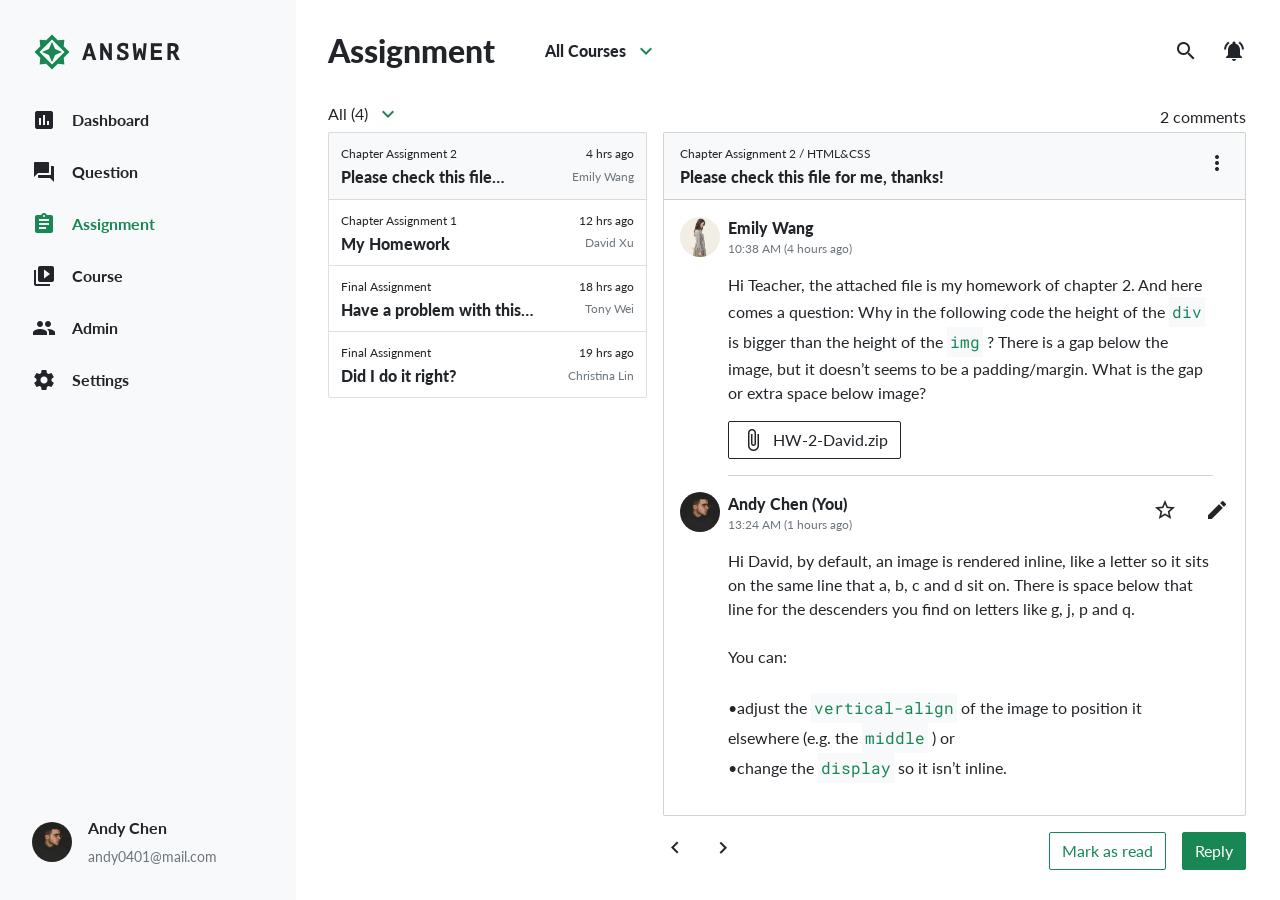
==== commit bef1a913: "Update 2022-08-11T18:14:28.758Z" ====
--- a/index.html
+++ b/index.html
@@ -247,7 +247,7 @@
                                 keyboard_arrow_left
                             </span></a>
                     </li>
-                    <li><a href="#"><span class="material-icons">
+                    <li class="ms-4"><a href="#"><span class="material-icons">
                                 keyboard_arrow_right
                             </span></a>
                     </li>
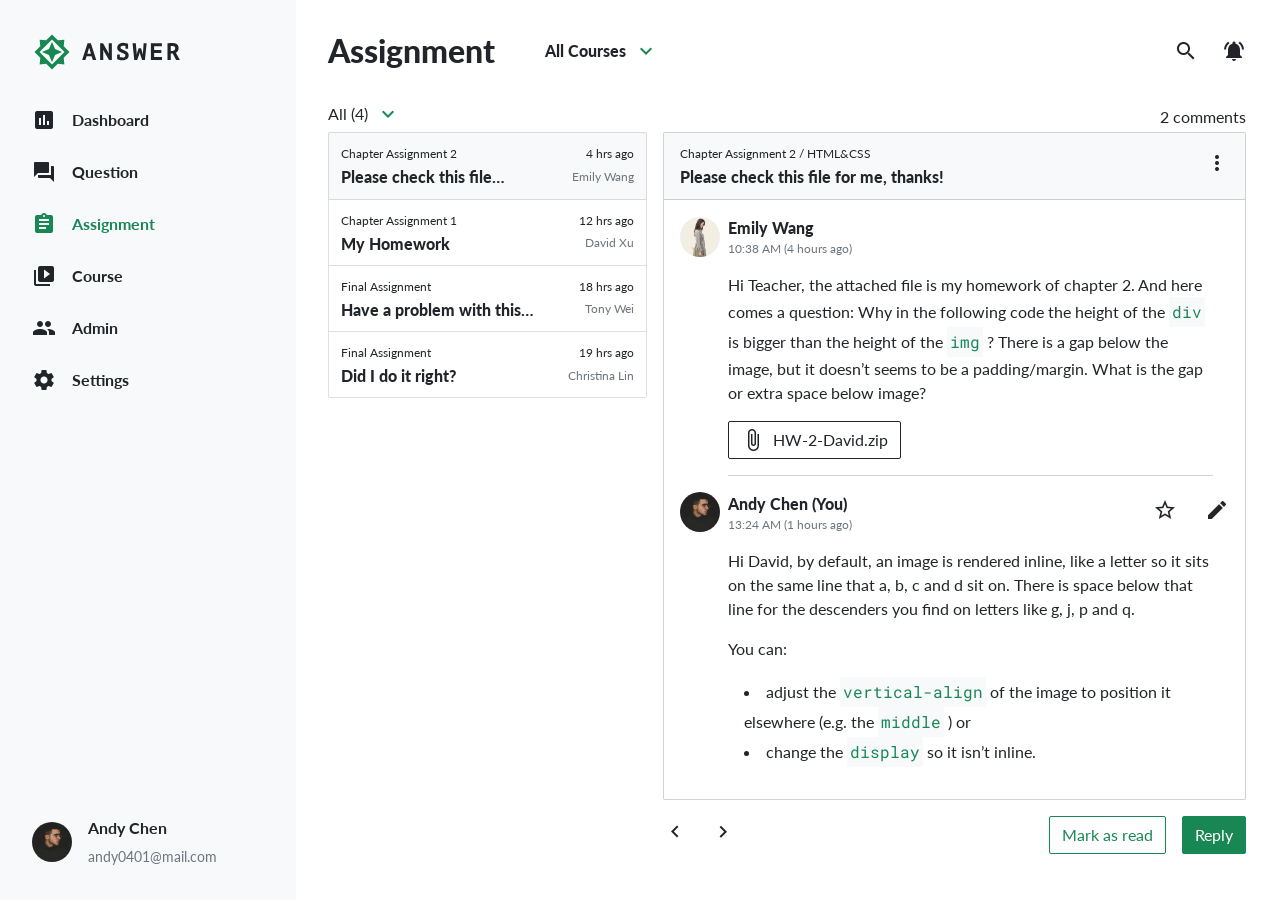
==== commit 88dd54e2: "Update 2022-08-12T12:45:59.302Z" ====
--- a/index.html
+++ b/index.html
@@ -5,6 +5,7 @@
   <meta charset="UTF-8">
   <meta name="viewport" content="width=device-width, initial-scale=1.0">
   <meta http-equiv="X-UA-Compatible" content="ie=edge">
+  <link rel="icon" href="assets/images/favicon.ico">
   <title>
     後台頁面
   </title>
@@ -193,13 +194,15 @@
                     <p class="admin-content ms-6 me-3">
                         Hi David, by default, an image is rendered inline, like a letter so it sits on the same line
                         that a, b, c and d sit on. There is space below that line for the descenders you find on letters
-                        like g, j, p and q.
-                        <br><br>You can:<br><br>
-                        •adjust the <span class="mark">vertical-align</span> of the image to position it
-                        elsewhere
-                        (e.g. the <span class="mark">middle</span> ) or<br>
-                        •change the <span class="mark">display</span> so it isn’t inline.
-                    </p>
+                        like g, j, p and q.</p>
+                    <p class="ms-6 me-3">You can:</p>
+                    <ul class="ms-5 me-3">
+                        <li>adjust the <span class="mark">vertical-align</span> of the image to position it
+                            elsewhere
+                            (e.g. the <span class="mark">middle</span> ) or</li>
+                        <li>change the <span class="mark">display</span> so it isn’t inline.</li>
+                    </ul>
+
                 </div>
                 <div class="edit d-none">
                     <div class="edit-card card-header file work">
--- a/assets/style/all.css
+++ b/assets/style/all.css
@@ -10212,6 +10212,14 @@
   .card-content button span {
     display: block; }
 
+.card-admin li {
+  list-style-position: inside; }
+  .card-admin li span {
+    display: inline-block;
+    color: #198754;
+    background-color: #F8F9FA;
+    font-family: 'Roboto Mono', monospace; }
+
 .admin-user {
   margin-top: -16px;
   margin-bottom: 15px; }
@@ -10227,12 +10235,6 @@
     font-size: 12px;
     color: #6C757D; }
 
-.admin-content span {
-  display: inline-block;
-  color: #198754;
-  background-color: #F8F9FA;
-  font-family: 'Roboto Mono', monospace; }
-
 .edit-card {
   border-top: 1px solid #CED4DA; }
   .edit-card ul {
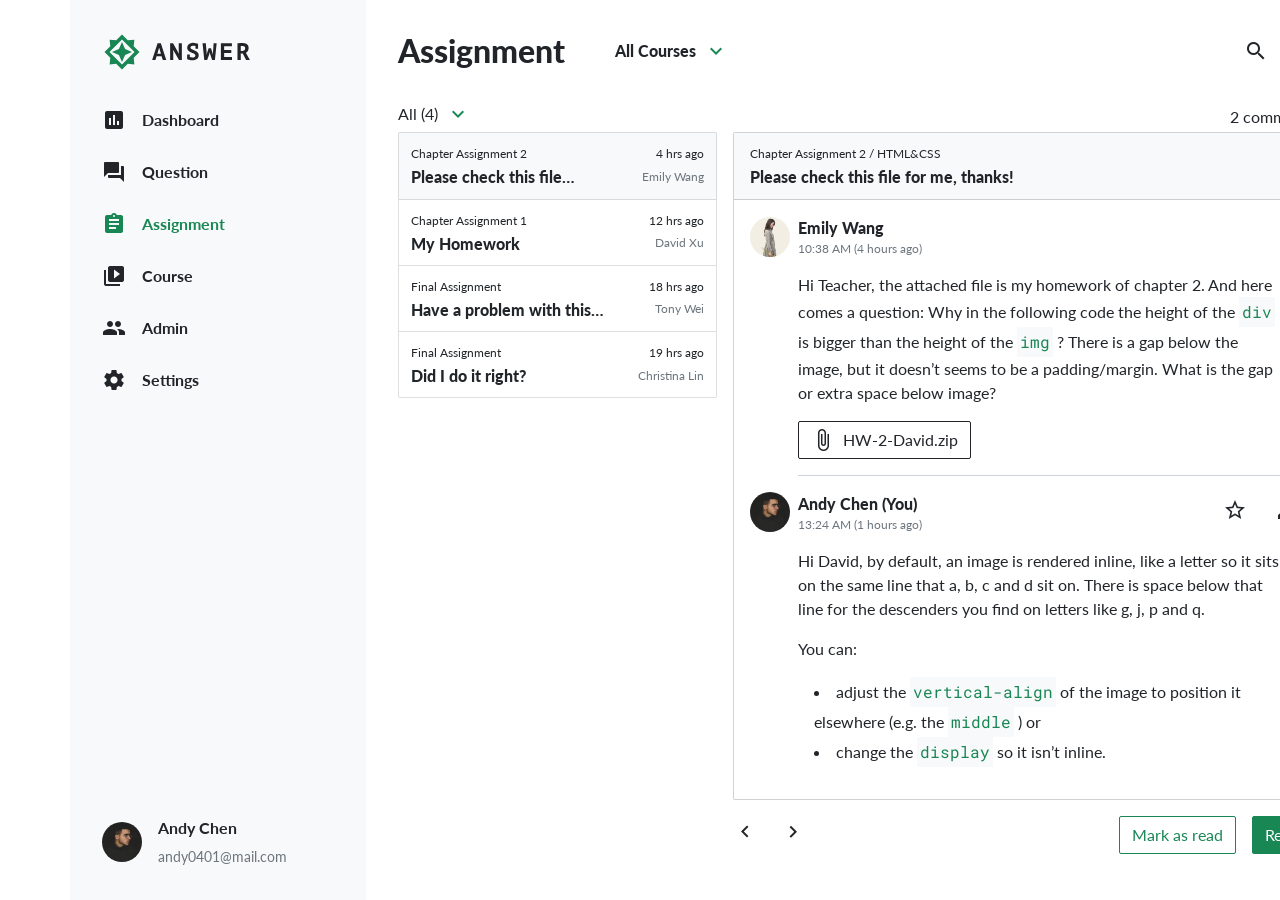
==== commit b949d64e: "Update 2022-08-17T14:24:29.335Z" ====
--- a/index.html
+++ b/index.html
@@ -16,7 +16,7 @@
 <body>
   <div class="container d-flex p-0">
     <aside class="bg-light d-flex flex-column justify-content-between pt-5 me-5">
-      <div>
+      <nav>
         <h1><a href="#" class="ms-5 mb-5">ANSWER</a></h1>
         <ul class="nav flex-column">
           <li class="nav-item py-1">
@@ -56,7 +56,7 @@
               </span>Settings</a>
           </li>
         </ul>
-      </div>
+      </nav>
 
       <div class="user d-flex align-items-center mb-5 ms-5">
         <div class="avatar rounded-circle me-3"></div>
@@ -70,11 +70,17 @@
       <section class="top d-flex align-items-center justify-content-between mt-5">
     <div class="d-flex align-items-center">
         <h2>Assignment</h2>
-        <div href="#" type="button" class="top-btn d-flex align-items-center">All Courses
+        <div href="#" class="dropdown top-btn d-flex align-items-center" type="button" data-bs-toggle="dropdown"
+            aria-expanded="false">All Courses
             <span class="material-icons ms-2">
                 expand_more
             </span>
         </div>
+        <ul class="dropdown-menu">
+            <li><a class="dropdown-item" href="#">Chapter Assignment 1</a></li>
+            <li><a class="dropdown-item" href="#">Chapter Assignment 2</a></li>
+            <li><a class="dropdown-item" href="#">Final Assignment</a></li>
+        </ul>
     </div>
     <ul class="tools d-flex list-unstyled m-0">
         <li><a href="#"><span class="material-icons">
@@ -87,11 +93,21 @@
 </section>
 <section class="content d-flex flex-column mt-5">
     <div class="d-flex align-items-center justify-content-between">
-        <div href="#" type="button" class="collection-btn d-flex align-items-center">All (4)
-            <span class="material-icons ps-2">
-                expand_more
-            </span>
-        </div>
+        <div>
+            <div href="#" type="button" class="dropdown collection-btn d-flex align-items-center"
+                data-bs-toggle="dropdown" aria-expanded="false">All (4)
+                <span class="material-icons ps-2">
+                    expand_more
+                </span>
+            </div>
+            <ul class="dropdown-menu">
+                <li><a class="dropdown-item" href="#">All (4)</a></li>
+                <li><a class="dropdown-item" href="#">New (3)</a></li>
+                <li><a class="dropdown-item" href="#">Fixed (1)</a></li>
+            </ul>
+        </div>
+
+
         <span>2 comments</span>
     </div>
     <div class="d-flex justify-content-between">
@@ -266,9 +282,9 @@
     </div>
   </div>
 
-  <!-- <script src="https://cdn.jsdelivr.net/npm/bootstrap@5.0.2/dist/js/bootstrap.bundle.min.js"
+  <script src="https://cdn.jsdelivr.net/npm/bootstrap@5.0.2/dist/js/bootstrap.bundle.min.js"
     integrity="sha384-MrcW6ZMFYlzcLA8Nl+NtUVF0sA7MsXsP1UyJoMp4YLEuNSfAP+JcXn/tWtIaxVXM"
-    crossorigin="anonymous"></script> -->
+    crossorigin="anonymous"></script>
   <script src="./assets/js/vendors.js"></script>
   <script src="./assets/js/all.js"></script>
 </body>
--- a/assets/style/all.css
+++ b/assets/style/all.css
@@ -10081,10 +10081,6 @@
   height: auto;
   vertical-align: middle; }
 
-.container {
-  max-width: 1280px;
-  margin: 0 auto; }
-
 aside {
   min-width: 296px;
   height: 100vh; }
